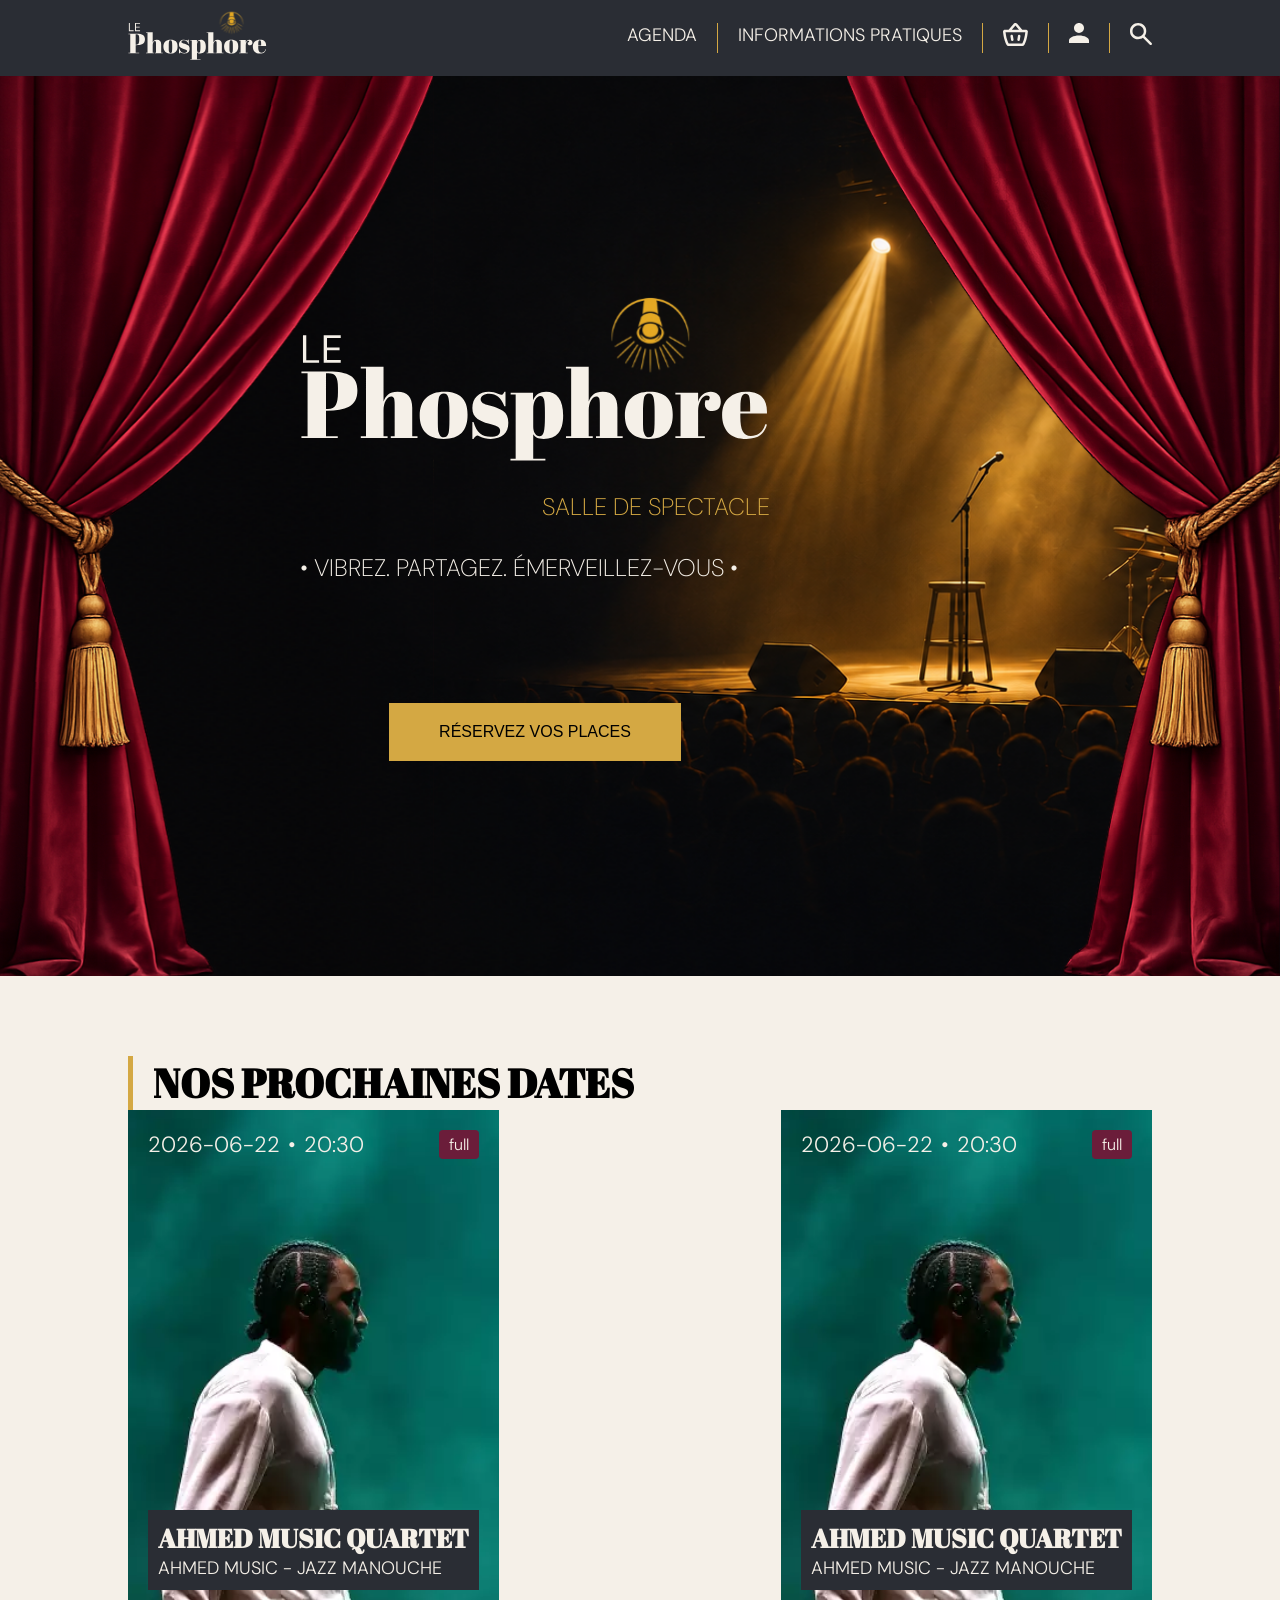
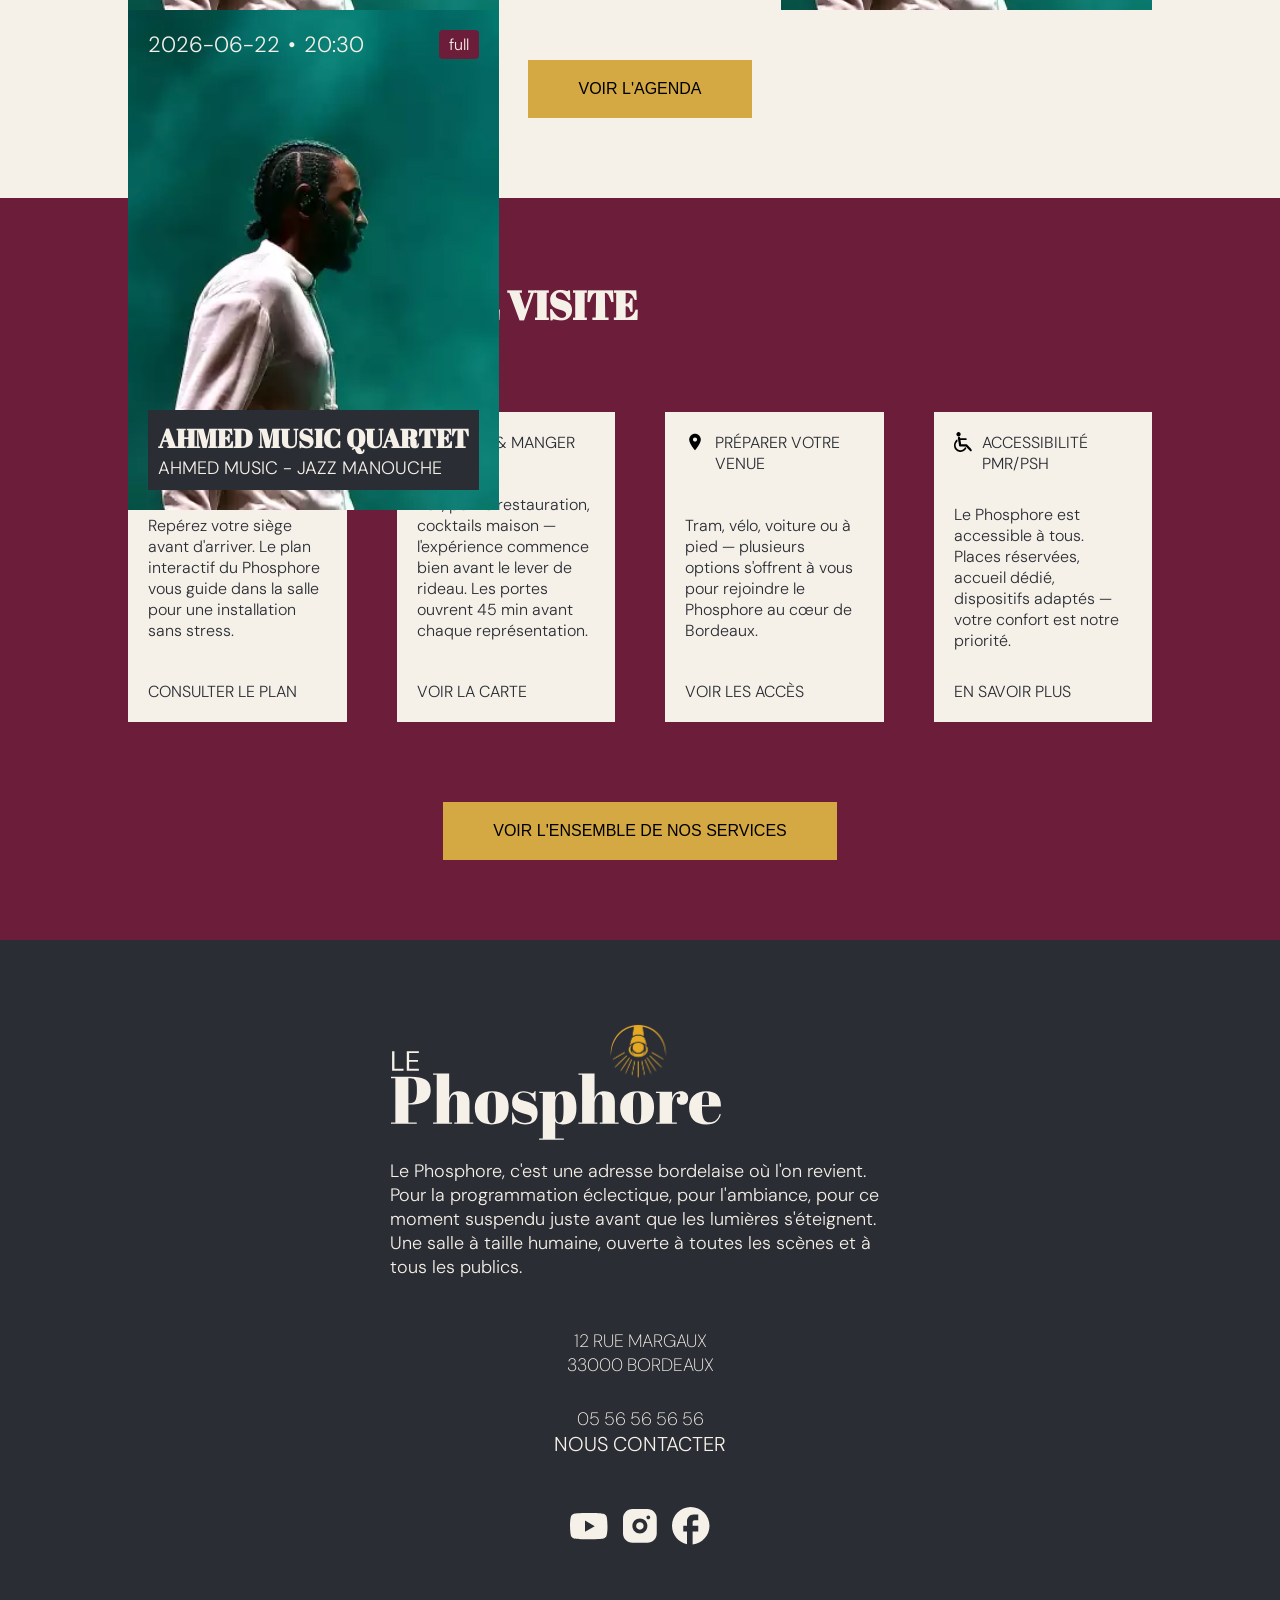
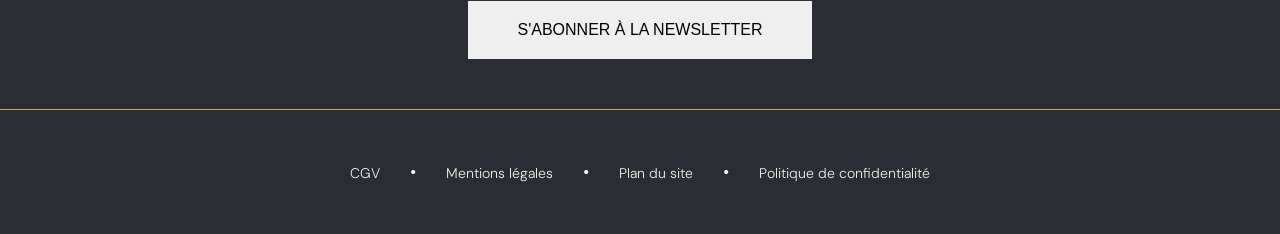
==== index.html @ 78249176 "feat: style incoming shows" ====
<!doctype html>
<html lang="en">
  <head>
    <meta charset="UTF-8" />
    <meta name="viewport" content="width=device-width, initial-scale=1.0" />
    <title>Accueil | Le Phosphore • Salle de spectacle</title>
  </head>
  <body>
    <!-- 
    =====================
    ======= HEADER ====== 
    =====================
  -->
    <div id="header"></div>
    <!-- HOMEPAGE WRAPPER (start) -->
    <div class="homepage-wrapper flex-col">
      <!-- Apply background image to .hompage-wrapper -->

      <!-- 
      ==================
      ====== HERO ====== 
      ==================
    -->
      <section class="hero flex-col">
        <div class="hero__curtains flex-row">
          <img src="assets/img/left-curtain.svg" alt="" /><img
            src="assets/img/right-curtain.svg"
            alt=""
          />
        </div>
        <div class="hero__title-btn-wrapper flex-col">
          <div class="hero__cta-center flex-col">
            <div class="hero__title-logo-wrapper">
              <div class="hero__title flex-col">
                <img
                  src="assets/img/icons/brand-full-logo.svg"
                  alt="Logo de la salle de spectacle Le Phosphore"
                />
                <h4 class="heri__subtitle">Salle de spectacle</h4>
                <p>• Vibrez. Partagez. Émerveillez-vous •</p>
              </div>
            </div>
            <a href="/assets/pages/agenda.html"></a
            ><button class="hero__btn-cta btn-cta btn-cta-primary">
              Réservez vos places
            </button>
          </div>
        </div>
      </section>

      <!-- HOMEPAGE WRAPPER (end) -->
    </div>
    <!-- 
      ==================
      ====== MAIN ====== 
      ==================
    -->
    <main>
      <!-- 
      ============================
      ====== UPCOMING SHOWS ====== 
      ============================
    -->
      <section class="upcoming-shows flex-col">
        <div class="upcoming-shows__content-container">
          <h2>Nos prochaines dates</h2>
          <!------------------------------->
          <!-- SHOW CARD WRAPPER (START) -->
          <!------------------------------->
          <div class="upcoming-shows__card-wrapper flex-row">
            <!-- CARD 1 -->
            <div class="upcoming-shows__card-item">
              <!-- Show's picture in the div -->
              <div class="upcoming-shows__card-picture">
                <!------------------------------------------->
                <!-- DIV FOR HOVER AND LINK TO THE PROJECT -->
                <!------------------------------------------->
                <a href="#" class="upcoming-shows__link"
                  ><div class="picture-hover">
                    <img
                      src="assets/img/icons/hover-more-icon.png"
                      alt="-"
                      class="more-icon"
                      loading="lazy"
                    /></div
                ></a>
                <!-- Text content container -->
                <div class="upcoming-shows__content-container flex-col">
                  <div class="upcoming-shows__card-top-info flex-row">
                    <div class="upcoming-shows__card-schedule flex-row">
                      <p class="upcoming-shows__date">2026-06-22</p>
                      <p>•</p>
                      <p class="upcoming-shows__hour">20:30</p>
                    </div>
                    <p class="upcoming-shows__label-remaining-slots">full</p>
                  </div>
                  <div class="upcoming-shows__card-artistShowInfo">
                    <h3 class="upcoming-shows__card-artistName">
                      Ahmed Music Quartet
                    </h3>
                    <p class="upcoming-shows__card-showName subtitle">
                      Ahmed Music - Jazz Manouche
                    </p>
                  </div>
                </div>
              </div>
            </div>
            <!-- CARD 1 -->
            <div class="upcoming-shows__card-item">
              <!-- Show's picture in the div -->
              <div class="upcoming-shows__card-picture">
                <!------------------------------------------->
                <!-- DIV FOR HOVER AND LINK TO THE PROJECT -->
                <!------------------------------------------->
                <a href="#" class="upcoming-shows__link"
                  ><div class="picture-hover">
                    <img
                      src="assets/img/icons/hover-more-icon.png"
                      alt="-"
                      class="more-icon"
                      loading="lazy"
                    /></div
                ></a>
                <!-- Text content container -->
                <div class="upcoming-shows__content-container flex-col">
                  <div class="upcoming-shows__card-top-info flex-row">
                    <div class="upcoming-shows__card-schedule flex-row">
                      <p class="upcoming-shows__date">2026-06-22</p>
                      <p>•</p>
                      <p class="upcoming-shows__hour">20:30</p>
                    </div>
                    <p class="upcoming-shows__label-remaining-slots">full</p>
                  </div>
                  <div class="upcoming-shows__card-artistShowInfo">
                    <h3 class="upcoming-shows__card-artistName">
                      Ahmed Music Quartet
                    </h3>
                    <p class="upcoming-shows__card-showName subtitle">
                      Ahmed Music - Jazz Manouche
                    </p>
                  </div>
                </div>
              </div>
            </div>
            <!-- CARD 1 -->
            <div class="upcoming-shows__card-item">
              <!-- Show's picture in the div -->
              <div class="upcoming-shows__card-picture">
                <!------------------------------------------->
                <!-- DIV FOR HOVER AND LINK TO THE PROJECT -->
                <!------------------------------------------->
                <a href="#" class="upcoming-shows__link"
                  ><div class="picture-hover">
                    <img
                      src="assets/img/icons/hover-more-icon.png"
                      alt="-"
                      class="more-icon"
                      loading="lazy"
                    /></div
                ></a>
                <!-- Text content container -->
                <div class="upcoming-shows__content-container flex-col">
                  <div class="upcoming-shows__card-top-info flex-row">
                    <div class="upcoming-shows__card-schedule flex-row">
                      <p class="upcoming-shows__date">2026-06-22</p>
                      <p>•</p>
                      <p class="upcoming-shows__hour">20:30</p>
                    </div>
                    <p class="upcoming-shows__label-remaining-slots">full</p>
                  </div>
                  <div class="upcoming-shows__card-artistShowInfo">
                    <h3 class="upcoming-shows__card-artistName">
                      Ahmed Music Quartet
                    </h3>
                    <p class="upcoming-shows__card-showName subtitle">
                      Ahmed Music - Jazz Manouche
                    </p>
                  </div>
                </div>
              </div>
            </div>
          </div>
          <!----------------------------->
          <!-- SHOW CARD WRAPPER (END) -->
          <!----------------------------->
        </div>

        <!-- CTA BUTTON -->
        <a href="/assets/pages/agenda.html" class="upcoming-shows__cta-link"
          ><button class="btn-cta btn-cta-primary">Voir l'agenda</button></a
        >
      </section>
      <!-- 
      =============================
      ====== PLAN YOUR VISIT ====== 
      =============================
    -->
      <section class="plan-your-visit flex-col">
        <h2>Préparez votre visite</h2>
        <div class="plan-your-visit__card-btn">
          <div class="plan-your-visit__card-wrapper flex-row">
            <!-- ==== CARD 1 ==== -->
            <div class="plan-your-visit__card-item flex-col">
              <div class="plan-your-visit__card-title flex-row">
                <img src="/assets/img/icons/seat-icon.svg" alt="" />
                <p>Trouver votre place</p>
              </div>
              <p>
                Repérez votre siège avant d'arriver. Le plan interactif du
                Phosphore vous guide dans la salle pour une installation sans
                stress.
              </p>
              <div>
                <a href="">Consulter le plan</a>
                <p></p>
              </div>
            </div>
            <!-- ==== CARD 2 ==== -->
            <div class="plan-your-visit__card-item flex-col">
              <div class="plan-your-visit__card-title flex-row">
                <img src="/assets/img/icons/dinner-icon.svg" alt="" />
                <p>Boire & manger</p>
              </div>
              <p>
                Bar, petite restauration, cocktails maison — l'expérience
                commence bien avant le lever de rideau. Les portes ouvrent 45
                min avant chaque représentation.
              </p>
              <div>
                <a href="">Voir la carte</a>
                <p></p>
              </div>
            </div>
            <!-- ==== CARD 3 ==== -->
            <div class="plan-your-visit__card-item flex-col">
              <div class="plan-your-visit__card-title flex-row">
                <img src="/assets/img/icons/location-icon.svg" alt="" />
                <p>Préparer votre venue</p>
              </div>
              <p>
                Tram, vélo, voiture ou à pied — plusieurs options s'offrent à
                vous pour rejoindre le Phosphore au cœur de Bordeaux.
              </p>
              <div>
                <a href="">Voir les accès</a>
                <p></p>
              </div>
            </div>
            <!-- ==== CARD 4 ==== -->
            <div class="plan-your-visit__card-item flex-col">
              <div class="plan-your-visit__card-title flex-row">
                <img src="/assets/img/icons/pmr-icon.svg" alt="" />
                <p>Accessibilité PMR/PSH</p>
              </div>
              <p>
                Le Phosphore est accessible à tous. Places réservées, accueil
                dédié, dispositifs adaptés — votre confort est notre priorité.
              </p>
              <div>
                <a href="">En savoir plus</a>
                <p></p>
              </div>
            </div>
          </div>
        </div>
        <button class="plan-your-visit__button btn-cta btn-cta-primary">
          Voir l'ensemble de nos services
        </button>
      </section>
    </main>

    <!-- 
      ==================
      ===== FOOTER ===== 
      ==================
    -->
    <div id="footer"></div>
    <script src="assets/js/header.js" type="module" defer></script>
    <script src="assets/js/footer.js" type="module" defer></script>
  </body>
</html>
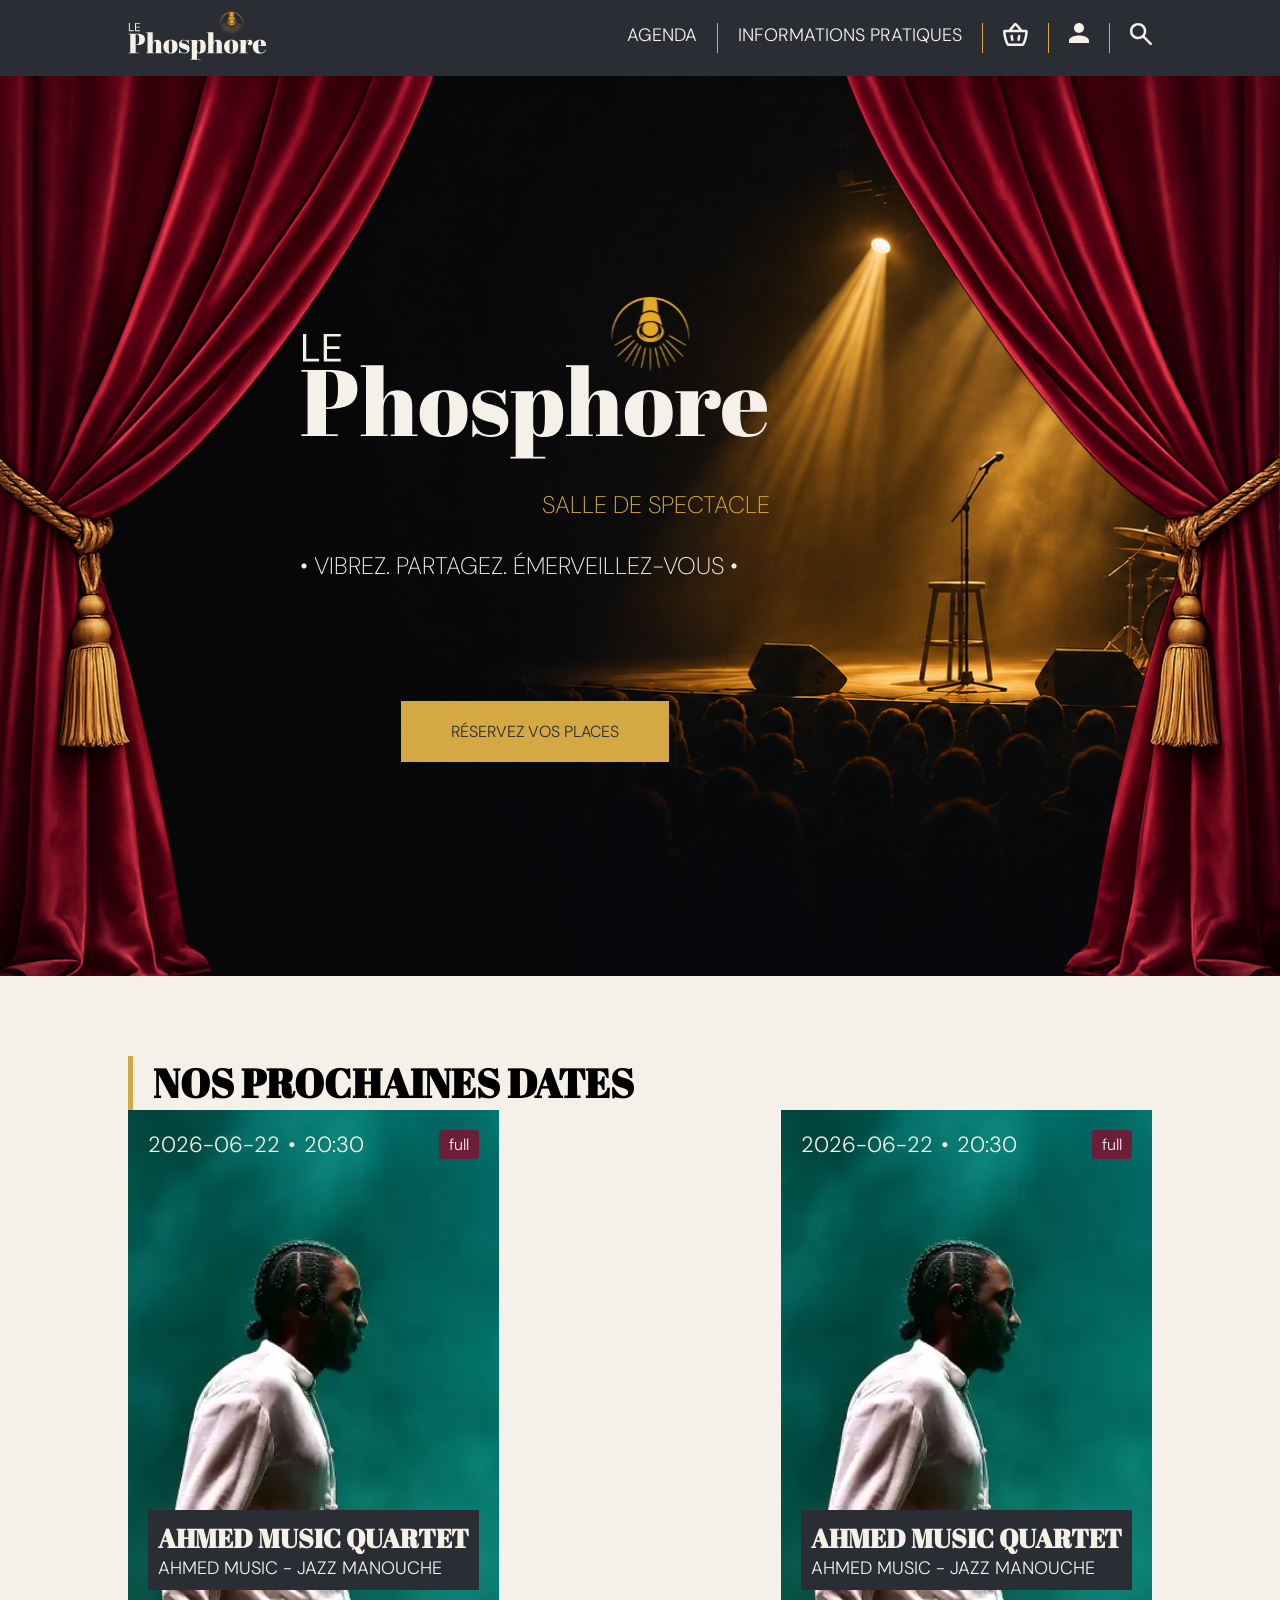
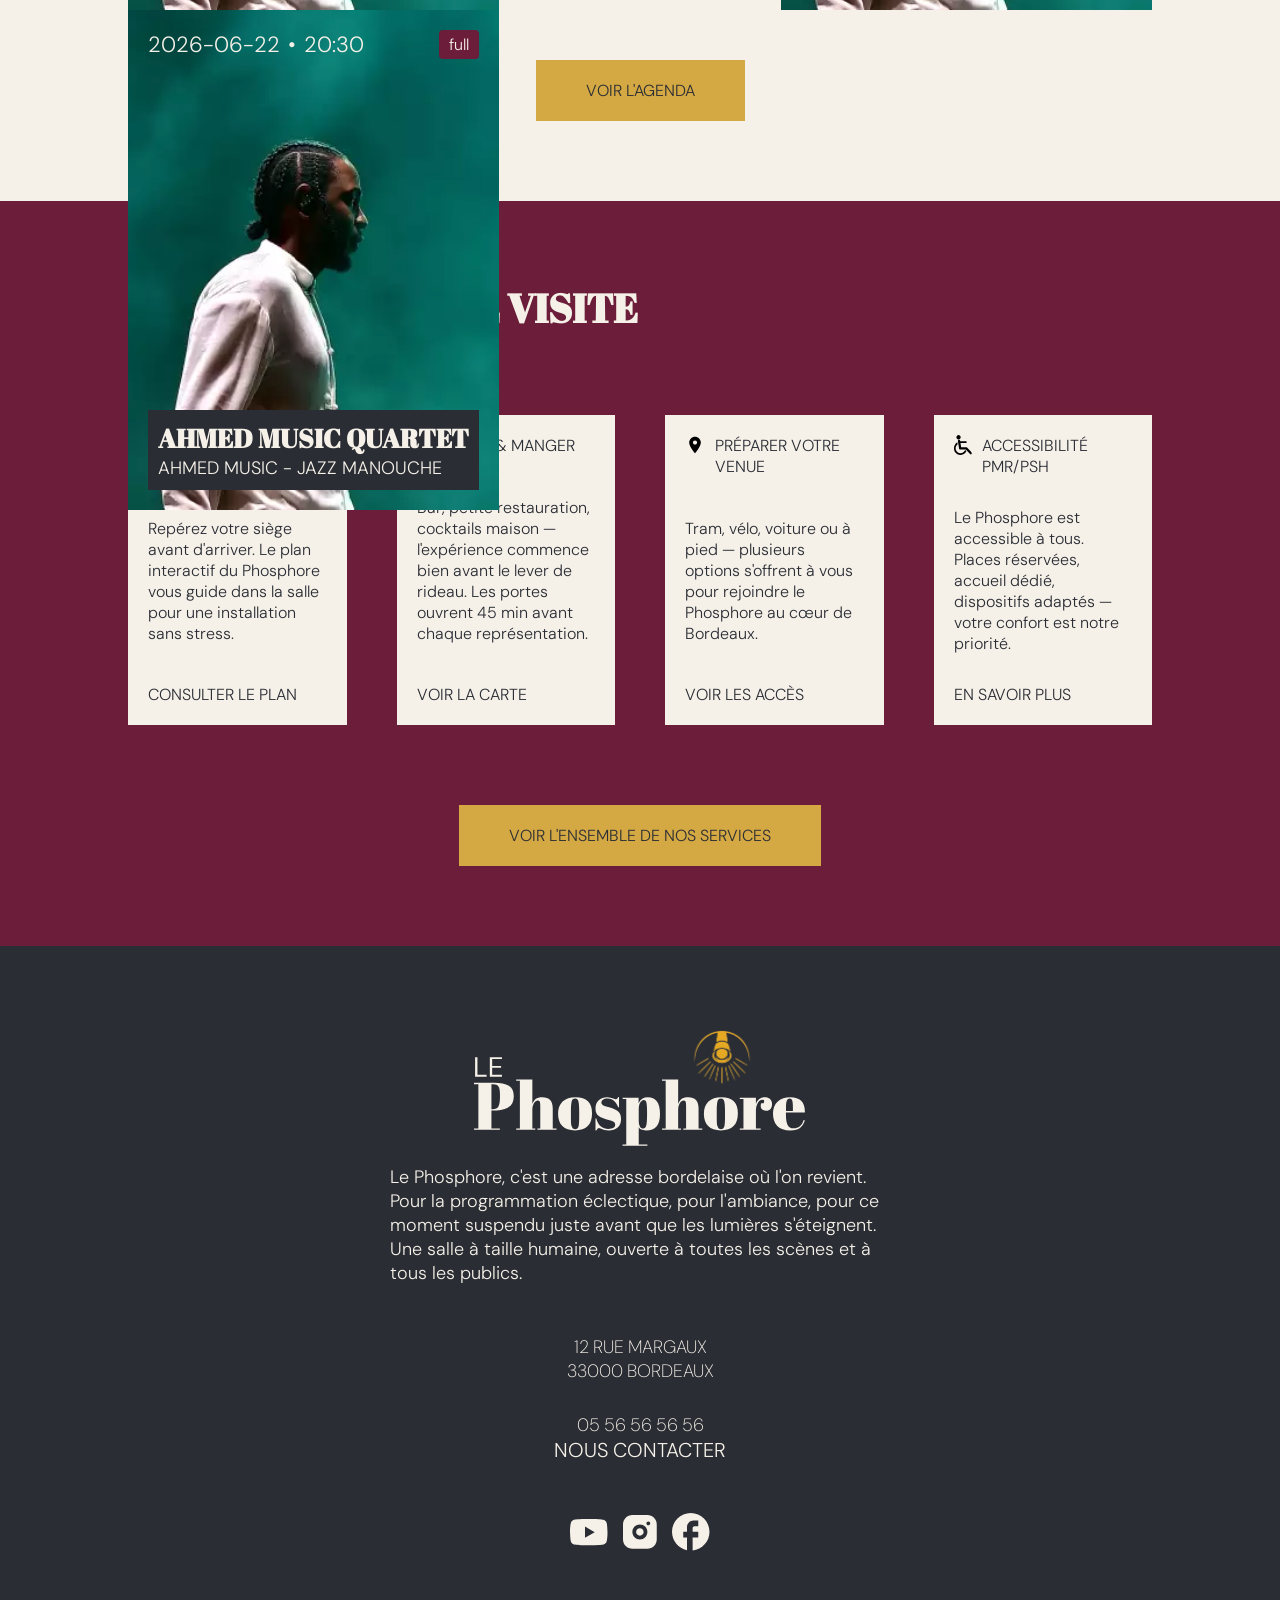
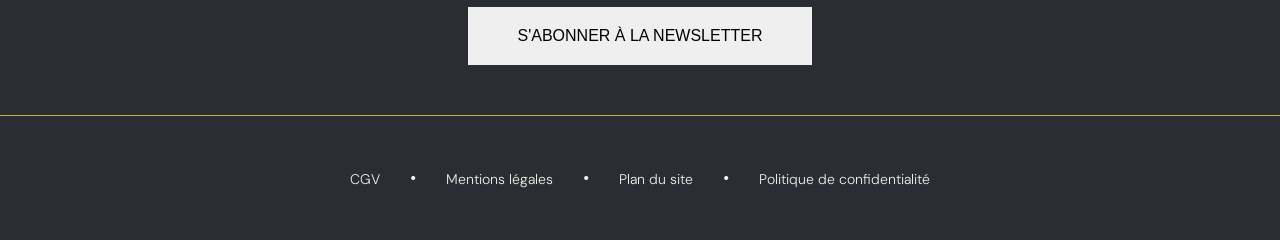
==== commit c6c20421: "feat(css, js): add css style link to index.html, rewrite agenda script for cards generation, add fav" ====
--- a/index.html
+++ b/index.html
@@ -1,9 +1,11 @@
 <!doctype html>
-<html lang="en">
+<html lang="fr">
   <head>
     <meta charset="UTF-8" />
     <meta name="viewport" content="width=device-width, initial-scale=1.0" />
+    <link rel="stylesheet" href="assets/css/main.min.css" />
     <title>Accueil | Le Phosphore • Salle de spectacle</title>
+    <link rel="icon" href="assets/img/icons/brand-logo.png" type="image/png" />
   </head>
   <body>
     <!-- 
@@ -41,9 +43,12 @@
               </div>
             </div>
             <a href="/assets/pages/agenda.html"></a
-            ><button class="hero__btn-cta btn-cta btn-cta-primary">
+            ><a
+              href="assets/pages/agenda.html"
+              class="hero__btn-cta btn-cta btn-cta-primary"
+            >
               Réservez vos places
-            </button>
+            </a>
           </div>
         </div>
       </section>
@@ -186,8 +191,11 @@
         </div>
 
         <!-- CTA BUTTON -->
-        <a href="/assets/pages/agenda.html" class="upcoming-shows__cta-link"
-          ><button class="btn-cta btn-cta-primary">Voir l'agenda</button></a
+
+        <a
+          href="/assets/pages/agenda.html"
+          class="btn-cta btn-cta-primary upcoming-shows__cta-link"
+          >Voir l'agenda</a
         >
       </section>
       <!-- 
@@ -263,9 +271,12 @@
             </div>
           </div>
         </div>
-        <button class="plan-your-visit__button btn-cta btn-cta-primary">
+        <a
+          href="assets/pages/useful-informations.html"
+          class="plan-your-visit__button btn-cta btn-cta-primary upcoming-shows__cta-link"
+        >
           Voir l'ensemble de nos services
-        </button>
+        </a>
       </section>
     </main>
 
--- a/assets/css/main.min.css
+++ b/assets/css/main.min.css
@@ -0,0 +1 @@
+.homepage-wrapper{height:100dvh;background-image:url("/assets/img/hero-background.png");background-repeat:no-repeat;background-size:cover;background-position:center;overflow:hidden}.hero{padding:0;flex:1;position:relative;align-items:center}.hero__curtains{height:100%;width:100%;justify-content:space-between;position:absolute}.hero__curtains img{height:100%;width:auto}.hero__title-btn-wrapper{position:relative;width:100%;height:100%;align-items:flex-start;justify-content:center;padding-left:300px}@media(max-width: 768px){.hero__title-btn-wrapper{padding:0}}.hero__title{gap:30px;width:470px}.hero__title h4{align-self:flex-end}.hero__title p{color:var(--color-light);text-transform:uppercase;font-size:2.4rem;font-weight:200}.hero__cta-center{align-items:center;gap:60px}.upcoming-shows{gap:50px}.upcoming-shows__card__link{display:block;height:100%;width:100%;position:absolute;top:0;left:0}.upcoming-shows__card-picture{background-image:url(/assets/img/shows/ahmed-music.jpg);background-repeat:no-repeat;background-size:cover;background-position:center;padding:20px;height:100%;position:relative}.upcoming-shows__card-item{color:var(--color-light)}.upcoming-shows__card-wrapper{height:500px;flex-wrap:wrap;justify-content:space-between}.upcoming-shows__card-item{height:100%}.upcoming-shows__card-top-info{width:100%;justify-content:space-between;align-items:center;font-size:2.2rem}.upcoming-shows__card-schedule{gap:8px}.upcoming-shows__card-artistShowInfo{padding:10px;background-color:var(--color-dark)}.upcoming-shows__content-container{height:100%;justify-content:space-between;align-items:flex-start}.upcoming-shows__cta-link{align-self:center}.plan-your-visit{background-color:var(--color-primary);color:var(--color-light);font-size:1.6rem;gap:80px}.plan-your-visit button{width:fit-content;align-self:center}.plan-your-visit__card-btn{gap:30px}.plan-your-visit__card{height:100%;transition:all .4s ease}@media(max-width: 768px){.plan-your-visit__card{height:250px;width:100%}}.plan-your-visit__card-title{gap:10px;text-transform:uppercase}.plan-your-visit__card-wrapper{gap:50px}.plan-your-visit__card-item{padding:20px 20px;color:var(--color-dark);background-color:var(--color-light);flex:1;justify-content:space-between;gap:30px}.plan-your-visit__card-item img{height:20px}.agenda-grid{padding:80px 128px}.show__label{position:absolute;right:10px;padding:20px}.show__label--full{border-radius:4px;padding:4px 10px;color:var(--color-light);font-size:1.6rem;font-weight:300;background-color:var(--color-primary)}.show__card{width:100%;padding:20px}.show__card>a{display:block;padding:0;text-transform:none}.show__card>a:hover{color:var(--color-primary);text-decoration:none}.show__picture{width:100%;height:500px;overflow:hidden;position:relative}.show__picture img{width:100%;height:100%;object-fit:cover}.show__artist{text-transform:uppercase}.show__full-progression-bar{width:100%;height:10px;background:var(--color-primary)}.show__current-progression-bar{height:100%;background:var(--color-accent)}@media(max-width: 768px){.shows-grid{padding-bottom:80px;overflow-x:hidden}}.shows-grid.container-fluid{padding-left:0;padding-right:0}.shows-grid .row{--bs-gutter-x: 60px}@media(max-width: 768px){.shows-grid .row{--bs-gutter-y: 60px}}.shows-grid .row+.row{margin-top:120px}@media(max-width: 768px){.shows-grid .row+.row{margin-top:0px}}.row{display:flex;flex-wrap:wrap}.col-md-4{width:100%}@media(min-width: 768px){.col-md-4{width:33.33%}}.px-0{padding-left:0 !important;padding-right:0 !important}.container-fluid{width:100%}.gx-5{--bs-gutter-x: 3rem}.useful-informations{gap:100px;flex-wrap:wrap;padding:0 128px}@media(max-width: 768px){.useful-informations{padding:80px 20px}}.useful-informations--accent-card{border:.5px solid var(--color-dark);padding:15px;background-color:var(--color-dark);color:var(--color-light)}.useful-informations--accent-card span{color:var(--color-accent)}.useful-informations{justify-content:space-between}.useful-informations .section-summary{font-size:1.6rem;font-style:italic;font-weight:300}.useful-informations section{padding:40px 0px}.useful-informations__card-wrapper{gap:30px;justify-content:center}.useful-informations__card-item{padding:15px;color:var(--color-dark);background-color:var(--color-light);width:300px;justify-content:flex-start;gap:20px;border:.5px solid var(--color-primary);font-size:1.6rem}.useful-informations-nav-menu{width:400px}.useful-informations__content-container{flex-basis:1000px}@media(max-width: 768px){.useful-informations__content-container{width:100%}}.useful-informations__content-container section{gap:30px}.useful-informations__content-container section:nth-child(even){border-top:1px solid var(--color-dark);border-bottom:1px solid var(--color-dark)}.useful-informations__content-container .subtitle{color:var(--color-accent)}.useful-informations__menu-links-wrapper{width:300px;margin-top:20px;gap:20px}.useful-informations__menu-links-wrapper a:hover{color:var(--color-primary);text-decoration:none}.useful-informations__menu-link-item{justify-content:space-between;border-bottom:1px solid var(--color-dark);padding:5px 5px}.useful-informations__card-wrapper{flex-wrap:wrap}.card-title{font-weight:300;font-size:2rem;color:var(--color-primary)}.contact section{padding:80px 128px}.contact__full-content-container{padding:80px 0;justify-content:center;gap:100px}.contact__subtitle>p{font-size:1.6rem;margin-top:5px;font-weight:300}.contact__subtitle{margin-top:25px}.contact__infos-container{gap:30px}.contact__infos,.contact__infos a{font-size:1.6rem;color:var(--color-light);font-weight:300}.contact__infos-general,.contact__infos a-general{background-color:var(--color-primary);gap:30px;padding:60px 30px}.contact__infos-label,.contact__infos a-label{text-transform:uppercase;font-weight:500}.contact__form{width:600px}.contact__form-pairs{justify-content:space-between;gap:40px}.contact__form-item{flex:1}.contact__form-consent-btn{gap:30px}.contact__form-consent-btn p{font-size:1.4rem}.contact__form,.contact__form form{gap:30px}.contact__form-title,.contact__form form-title{font-size:1.6rem;margin-top:5px;font-weight:300}.contact__form-consent,.contact__form form-consent{align-items:flex-start;gap:10px}.contact__form input,.contact__form form input{margin-top:0}input,textarea,select{background-color:rgba(0,0,0,0);border:1px solid var(--color-dark);padding:10px 10px;margin-top:5px}textarea{width:100%;height:245px}label{text-transform:uppercase}.header{flex-flow:row wrap;justify-content:space-between;align-items:center;padding:10px 128px}.header a{color:var(--color-light);font-weight:300}.header a:hover{color:var(--color-accent)}.header img{height:50px}@media(max-width: 768px){.header img{display:none}}.header__navbar-links-wrapper{justify-content:space-between;gap:20px}.header__navbar-link{width:fit-content}.header__navbar-link a.active{color:var(--color-accent) !important}.header__navbar-link:not(:first-child){border-left:.5px var(--color-accent) solid;padding-left:20px}@media(max-width: 768px){.header__navbar-link:not(:first-child){border-left:0;padding-left:0}}.footer{color:var(--color-light);align-items:center;gap:50px;font-weight:300;padding:80px 0 50px}@media(max-width: 768px){.footer{padding:80px 20px}}.footer hr{width:100%}.footer a{color:var(--color-light);font-size:1.4rem;text-transform:none}.footer a:hover{color:var(--color-accent)}.footer__brand-identity{width:500px;align-items:center;gap:15px}@media(max-width: 768px){.footer__brand-identity{width:100%}}.footer__brand-identity img{height:120px}@media(max-width: 768px){.footer__brand-identity img{height:80px}}.footer__brand-contact{text-transform:uppercase;font-weight:200;gap:30px;align-items:center;text-align:center}.footer__brand-contact-info{align-items:center;gap:15px}.footer__brand-contact-info a{text-transform:uppercase;font-size:2rem}.footer__brand-social-media{justify-content:space-between;align-items:center;gap:15px}.footer__legal-notices ul{justify-content:space-between;align-items:center;gap:30px}@media(max-width: 768px){.footer__legal-notices ul{flex-direction:column;gap:5px}}hr{border:none;height:.5px;background-color:var(--color-accent)}@font-face{font-family:"Abril";src:url("../fonts/Abril_Fatface/AbrilFatface-Regular.ttf")}@font-face{font-family:"DM Sans";src:url("../fonts/DM_Sans/DMSans-VariableFont_opsz,wght.ttf");font-weight:100 900}:root{--color-dark: #2a2d34;--color-accent: #d4a843;--color-light: #f5f0e8;--color-primary: #6b1d3a;--color-success: #207008}*{padding:0;margin:0;box-sizing:border-box}html{font-family:"DM Sans";font-size:62.5%;font-weight:300}body{font-size:1.8rem;background-color:var(--color-light)}@media(max-width: 768px){body{font-size:1.6rem}}h1,h2,h3{font-family:"Abril"}h1{font-size:6.4rem}.mainTitle__header{background-color:var(--color-primary);color:var(--color-light)}h2{font-size:4rem;text-transform:uppercase;border-left:5px var(--color-accent) solid;padding-left:20px}h3{text-transform:uppercase;font-size:2.6rem}h4{text-transform:uppercase;color:var(--color-accent);font-size:2.4rem;font-weight:200}li{list-style-type:none}section{padding:80px 128px}@media(max-width: 768px){section{padding:80px 20px}}a{text-decoration:none;color:var(--color-dark);text-transform:uppercase;font-weight:300;transition:all .5s ease}a:hover{text-decoration:underline;text-underline-offset:8px}header,footer{background-color:var(--color-dark);display:flex}.flex-row{display:flex;flex-direction:row}.flex-col{display:flex;flex-direction:column}.btn-cta{padding:20px 50px;font-size:1.6rem;text-transform:uppercase;border:none;font-weight:300;transition:all .5s ease}.btn-cta-primary{background-color:var(--color-accent)}.btn-cta:hover{background-color:var(--color-primary);color:var(--color-light);cursor:pointer}.btn-cta-secondary{background-color:var(--color-primary);color:var(--color-light)}.upcoming-shows__label-remaining-slots{border-radius:4px;padding:4px 10px;color:var(--color-light);font-size:1.6rem;font-weight:300;background-color:var(--color-primary)}.picture-hover{height:100%;width:100%;background-color:rgba(0,0,0,.403);position:absolute;top:0;left:0;display:flex;justify-content:center;align-items:center;opacity:0;transition:opacity .5s ease}.picture-hover .more-icon{height:50px;width:50px}.subtitle{text-transform:uppercase;font-weight:300;font-family:2rem}.mb-5{margin-bottom:48px}.mb-2{margin-bottom:8px}.fw-bold{font-weight:700}
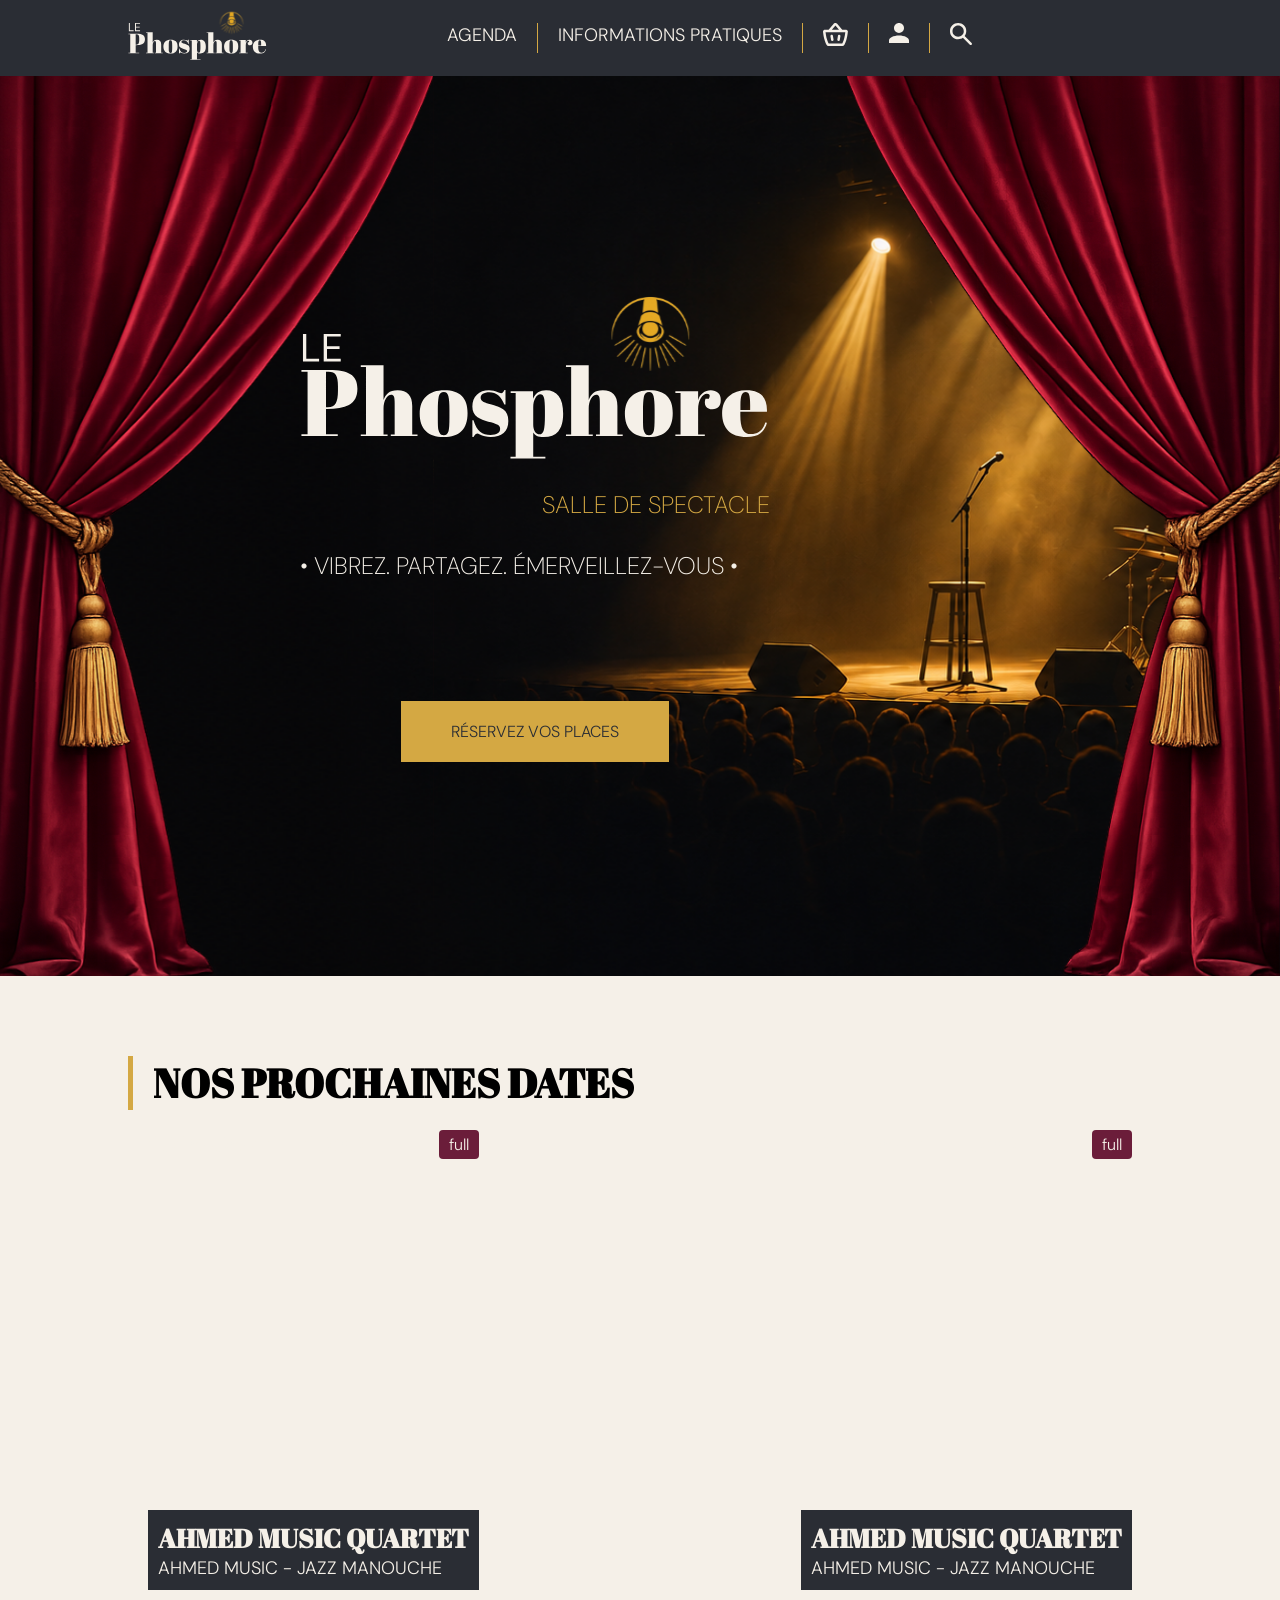
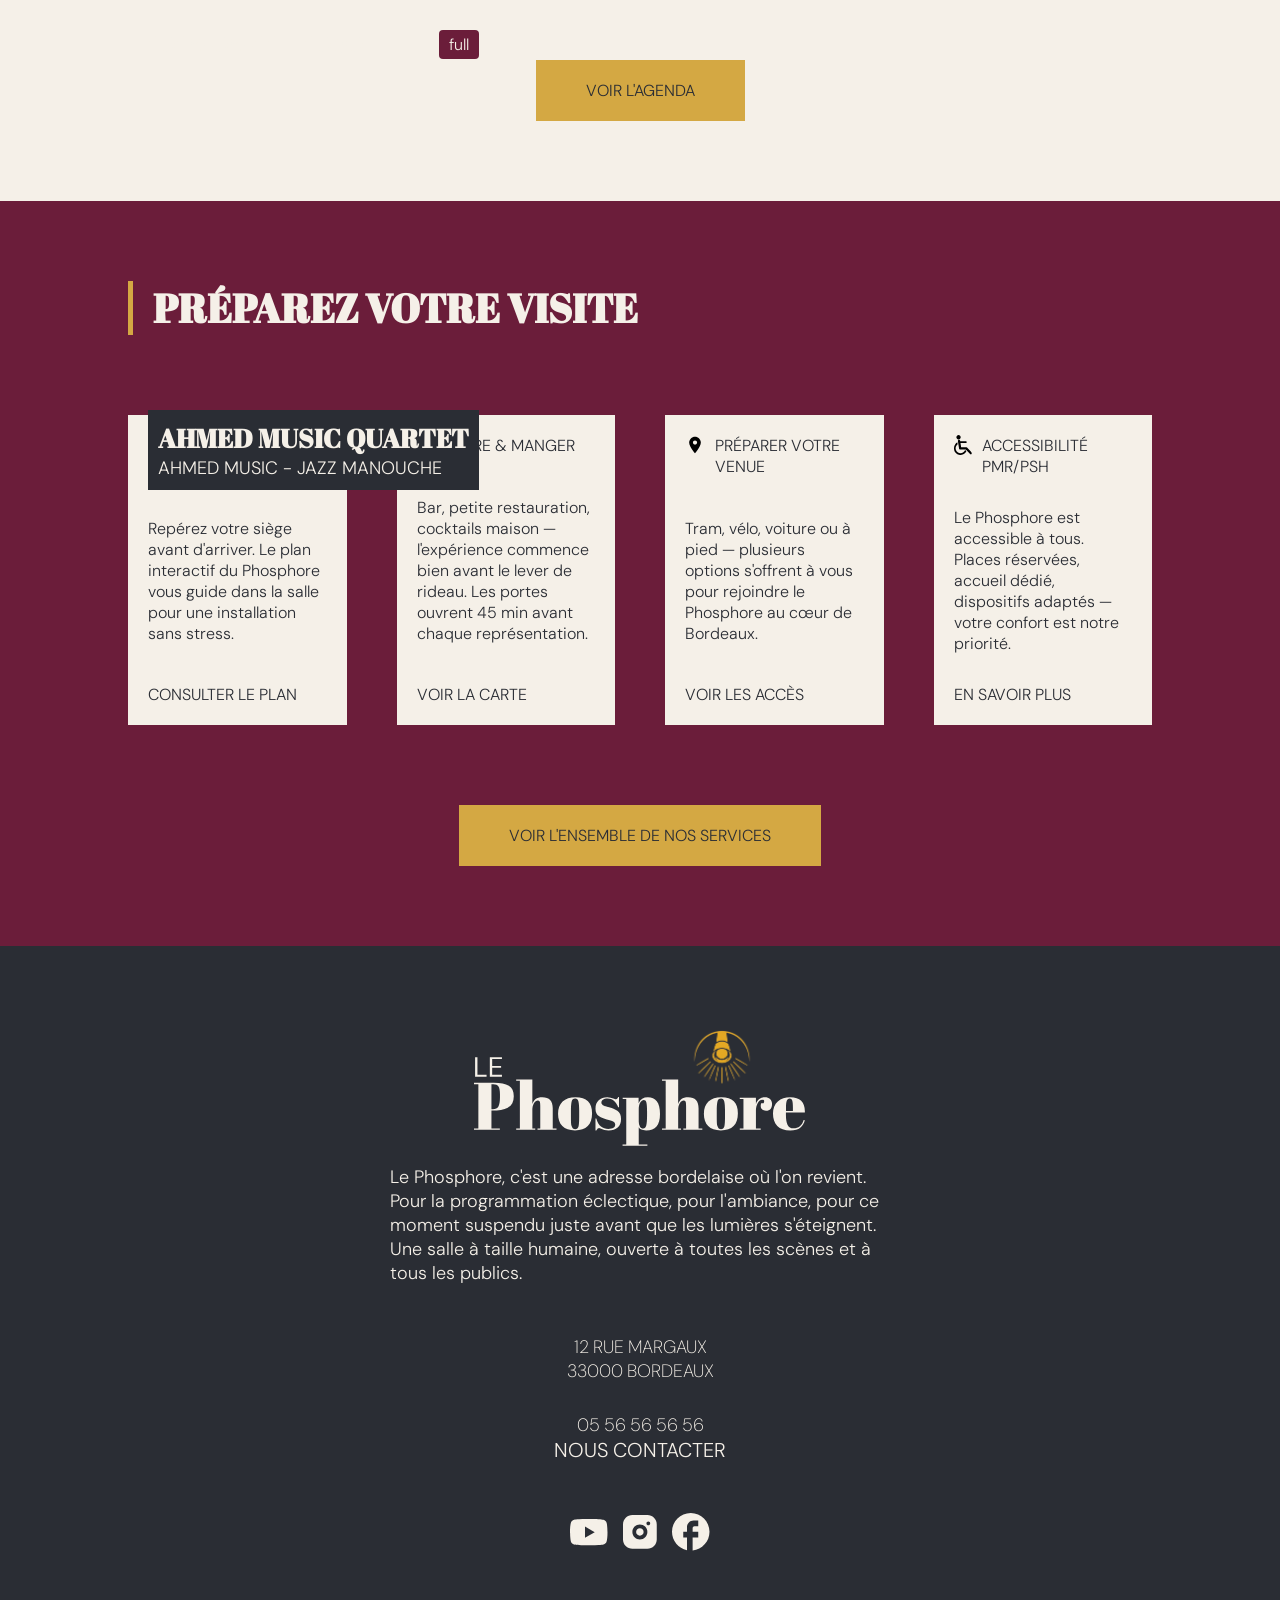
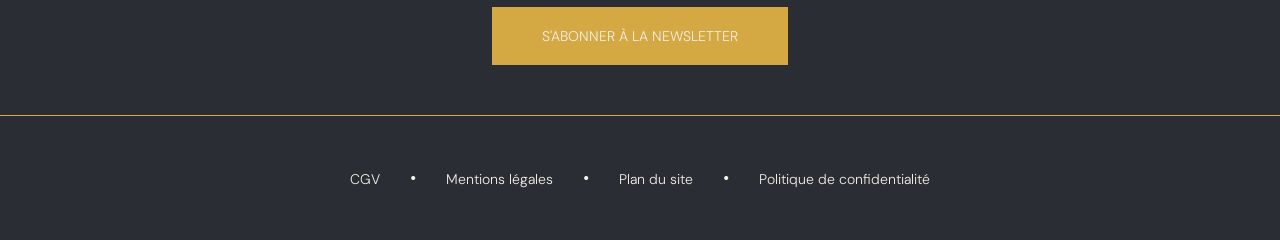
==== commit cebb750c: "chore: replace jpg images by webp images, complete README.md" ====
--- a/index.html
+++ b/index.html
@@ -110,7 +110,7 @@
                 </div>
               </div>
             </div>
-            <!-- CARD 1 -->
+            <!-- CARD 2 -->
             <div class="upcoming-shows__card-item">
               <!-- Show's picture in the div -->
               <div class="upcoming-shows__card-picture">
@@ -147,7 +147,7 @@
                 </div>
               </div>
             </div>
-            <!-- CARD 1 -->
+            <!-- CARD 3 -->
             <div class="upcoming-shows__card-item">
               <!-- Show's picture in the div -->
               <div class="upcoming-shows__card-picture">
--- a/assets/css/main.min.css
+++ b/assets/css/main.min.css
@@ -1 +1 @@
-.homepage-wrapper{height:100dvh;background-image:url("/assets/img/hero-background.png");background-repeat:no-repeat;background-size:cover;background-position:center;overflow:hidden}.hero{padding:0;flex:1;position:relative;align-items:center}.hero__curtains{height:100%;width:100%;justify-content:space-between;position:absolute}.hero__curtains img{height:100%;width:auto}.hero__title-btn-wrapper{position:relative;width:100%;height:100%;align-items:flex-start;justify-content:center;padding-left:300px}@media(max-width: 768px){.hero__title-btn-wrapper{padding:0}}.hero__title{gap:30px;width:470px}.hero__title h4{align-self:flex-end}.hero__title p{color:var(--color-light);text-transform:uppercase;font-size:2.4rem;font-weight:200}.hero__cta-center{align-items:center;gap:60px}.upcoming-shows{gap:50px}.upcoming-shows__card__link{display:block;height:100%;width:100%;position:absolute;top:0;left:0}.upcoming-shows__card-picture{background-image:url(/assets/img/shows/ahmed-music.jpg);background-repeat:no-repeat;background-size:cover;background-position:center;padding:20px;height:100%;position:relative}.upcoming-shows__card-item{color:var(--color-light)}.upcoming-shows__card-wrapper{height:500px;flex-wrap:wrap;justify-content:space-between}.upcoming-shows__card-item{height:100%}.upcoming-shows__card-top-info{width:100%;justify-content:space-between;align-items:center;font-size:2.2rem}.upcoming-shows__card-schedule{gap:8px}.upcoming-shows__card-artistShowInfo{padding:10px;background-color:var(--color-dark)}.upcoming-shows__content-container{height:100%;justify-content:space-between;align-items:flex-start}.upcoming-shows__cta-link{align-self:center}.plan-your-visit{background-color:var(--color-primary);color:var(--color-light);font-size:1.6rem;gap:80px}.plan-your-visit button{width:fit-content;align-self:center}.plan-your-visit__card-btn{gap:30px}.plan-your-visit__card{height:100%;transition:all .4s ease}@media(max-width: 768px){.plan-your-visit__card{height:250px;width:100%}}.plan-your-visit__card-title{gap:10px;text-transform:uppercase}.plan-your-visit__card-wrapper{gap:50px}.plan-your-visit__card-item{padding:20px 20px;color:var(--color-dark);background-color:var(--color-light);flex:1;justify-content:space-between;gap:30px}.plan-your-visit__card-item img{height:20px}.agenda-grid{padding:80px 128px}.show__label{position:absolute;right:10px;padding:20px}.show__label--full{border-radius:4px;padding:4px 10px;color:var(--color-light);font-size:1.6rem;font-weight:300;background-color:var(--color-primary)}.show__card{width:100%;padding:20px}.show__card>a{display:block;padding:0;text-transform:none}.show__card>a:hover{color:var(--color-primary);text-decoration:none}.show__picture{width:100%;height:500px;overflow:hidden;position:relative}.show__picture img{width:100%;height:100%;object-fit:cover}.show__artist{text-transform:uppercase}.show__full-progression-bar{width:100%;height:10px;background:var(--color-primary)}.show__current-progression-bar{height:100%;background:var(--color-accent)}@media(max-width: 768px){.shows-grid{padding-bottom:80px;overflow-x:hidden}}.shows-grid.container-fluid{padding-left:0;padding-right:0}.shows-grid .row{--bs-gutter-x: 60px}@media(max-width: 768px){.shows-grid .row{--bs-gutter-y: 60px}}.shows-grid .row+.row{margin-top:120px}@media(max-width: 768px){.shows-grid .row+.row{margin-top:0px}}.row{display:flex;flex-wrap:wrap}.col-md-4{width:100%}@media(min-width: 768px){.col-md-4{width:33.33%}}.px-0{padding-left:0 !important;padding-right:0 !important}.container-fluid{width:100%}.gx-5{--bs-gutter-x: 3rem}.useful-informations{gap:100px;flex-wrap:wrap;padding:0 128px}@media(max-width: 768px){.useful-informations{padding:80px 20px}}.useful-informations--accent-card{border:.5px solid var(--color-dark);padding:15px;background-color:var(--color-dark);color:var(--color-light)}.useful-informations--accent-card span{color:var(--color-accent)}.useful-informations{justify-content:space-between}.useful-informations .section-summary{font-size:1.6rem;font-style:italic;font-weight:300}.useful-informations section{padding:40px 0px}.useful-informations__card-wrapper{gap:30px;justify-content:center}.useful-informations__card-item{padding:15px;color:var(--color-dark);background-color:var(--color-light);width:300px;justify-content:flex-start;gap:20px;border:.5px solid var(--color-primary);font-size:1.6rem}.useful-informations-nav-menu{width:400px}.useful-informations__content-container{flex-basis:1000px}@media(max-width: 768px){.useful-informations__content-container{width:100%}}.useful-informations__content-container section{gap:30px}.useful-informations__content-container section:nth-child(even){border-top:1px solid var(--color-dark);border-bottom:1px solid var(--color-dark)}.useful-informations__content-container .subtitle{color:var(--color-accent)}.useful-informations__menu-links-wrapper{width:300px;margin-top:20px;gap:20px}.useful-informations__menu-links-wrapper a:hover{color:var(--color-primary);text-decoration:none}.useful-informations__menu-link-item{justify-content:space-between;border-bottom:1px solid var(--color-dark);padding:5px 5px}.useful-informations__card-wrapper{flex-wrap:wrap}.card-title{font-weight:300;font-size:2rem;color:var(--color-primary)}.contact section{padding:80px 128px}.contact__full-content-container{padding:80px 0;justify-content:center;gap:100px}.contact__subtitle>p{font-size:1.6rem;margin-top:5px;font-weight:300}.contact__subtitle{margin-top:25px}.contact__infos-container{gap:30px}.contact__infos,.contact__infos a{font-size:1.6rem;color:var(--color-light);font-weight:300}.contact__infos-general,.contact__infos a-general{background-color:var(--color-primary);gap:30px;padding:60px 30px}.contact__infos-label,.contact__infos a-label{text-transform:uppercase;font-weight:500}.contact__form{width:600px}.contact__form-pairs{justify-content:space-between;gap:40px}.contact__form-item{flex:1}.contact__form-consent-btn{gap:30px}.contact__form-consent-btn p{font-size:1.4rem}.contact__form,.contact__form form{gap:30px}.contact__form-title,.contact__form form-title{font-size:1.6rem;margin-top:5px;font-weight:300}.contact__form-consent,.contact__form form-consent{align-items:flex-start;gap:10px}.contact__form input,.contact__form form input{margin-top:0}input,textarea,select{background-color:rgba(0,0,0,0);border:1px solid var(--color-dark);padding:10px 10px;margin-top:5px}textarea{width:100%;height:245px}label{text-transform:uppercase}.header{flex-flow:row wrap;justify-content:space-between;align-items:center;padding:10px 128px}.header a{color:var(--color-light);font-weight:300}.header a:hover{color:var(--color-accent)}.header img{height:50px}@media(max-width: 768px){.header img{display:none}}.header__navbar-links-wrapper{justify-content:space-between;gap:20px}.header__navbar-link{width:fit-content}.header__navbar-link a.active{color:var(--color-accent) !important}.header__navbar-link:not(:first-child){border-left:.5px var(--color-accent) solid;padding-left:20px}@media(max-width: 768px){.header__navbar-link:not(:first-child){border-left:0;padding-left:0}}.footer{color:var(--color-light);align-items:center;gap:50px;font-weight:300;padding:80px 0 50px}@media(max-width: 768px){.footer{padding:80px 20px}}.footer hr{width:100%}.footer a{color:var(--color-light);font-size:1.4rem;text-transform:none}.footer a:hover{color:var(--color-accent)}.footer__brand-identity{width:500px;align-items:center;gap:15px}@media(max-width: 768px){.footer__brand-identity{width:100%}}.footer__brand-identity img{height:120px}@media(max-width: 768px){.footer__brand-identity img{height:80px}}.footer__brand-contact{text-transform:uppercase;font-weight:200;gap:30px;align-items:center;text-align:center}.footer__brand-contact-info{align-items:center;gap:15px}.footer__brand-contact-info a{text-transform:uppercase;font-size:2rem}.footer__brand-social-media{justify-content:space-between;align-items:center;gap:15px}.footer__legal-notices ul{justify-content:space-between;align-items:center;gap:30px}@media(max-width: 768px){.footer__legal-notices ul{flex-direction:column;gap:5px}}hr{border:none;height:.5px;background-color:var(--color-accent)}@font-face{font-family:"Abril";src:url("../fonts/Abril_Fatface/AbrilFatface-Regular.ttf")}@font-face{font-family:"DM Sans";src:url("../fonts/DM_Sans/DMSans-VariableFont_opsz,wght.ttf");font-weight:100 900}:root{--color-dark: #2a2d34;--color-accent: #d4a843;--color-light: #f5f0e8;--color-primary: #6b1d3a;--color-success: #207008}*{padding:0;margin:0;box-sizing:border-box}html{font-family:"DM Sans";font-size:62.5%;font-weight:300}body{font-size:1.8rem;background-color:var(--color-light)}@media(max-width: 768px){body{font-size:1.6rem}}h1,h2,h3{font-family:"Abril"}h1{font-size:6.4rem}.mainTitle__header{background-color:var(--color-primary);color:var(--color-light)}h2{font-size:4rem;text-transform:uppercase;border-left:5px var(--color-accent) solid;padding-left:20px}h3{text-transform:uppercase;font-size:2.6rem}h4{text-transform:uppercase;color:var(--color-accent);font-size:2.4rem;font-weight:200}li{list-style-type:none}section{padding:80px 128px}@media(max-width: 768px){section{padding:80px 20px}}a{text-decoration:none;color:var(--color-dark);text-transform:uppercase;font-weight:300;transition:all .5s ease}a:hover{text-decoration:underline;text-underline-offset:8px}header,footer{background-color:var(--color-dark);display:flex}.flex-row{display:flex;flex-direction:row}.flex-col{display:flex;flex-direction:column}.btn-cta{padding:20px 50px;font-size:1.6rem;text-transform:uppercase;border:none;font-weight:300;transition:all .5s ease}.btn-cta-primary{background-color:var(--color-accent)}.btn-cta:hover{background-color:var(--color-primary);color:var(--color-light);cursor:pointer}.btn-cta-secondary{background-color:var(--color-primary);color:var(--color-light)}.upcoming-shows__label-remaining-slots{border-radius:4px;padding:4px 10px;color:var(--color-light);font-size:1.6rem;font-weight:300;background-color:var(--color-primary)}.picture-hover{height:100%;width:100%;background-color:rgba(0,0,0,.403);position:absolute;top:0;left:0;display:flex;justify-content:center;align-items:center;opacity:0;transition:opacity .5s ease}.picture-hover .more-icon{height:50px;width:50px}.subtitle{text-transform:uppercase;font-weight:300;font-family:2rem}.mb-5{margin-bottom:48px}.mb-2{margin-bottom:8px}.fw-bold{font-weight:700}+.homepage-wrapper{height:100dvh;background-image:url("/assets/img/hero-background.png");background-repeat:no-repeat;background-size:cover;background-position:center;overflow:hidden}.hero{padding:0;flex:1;position:relative;align-items:center}.hero__curtains{height:100%;width:100%;justify-content:space-between;position:absolute}.hero__curtains img{height:100%;width:auto}.hero__title-btn-wrapper{position:relative;width:100%;height:100%;align-items:flex-start;justify-content:center;padding-left:300px}@media(max-width: 768px){.hero__title-btn-wrapper{padding:0}}.hero__title{gap:30px;width:470px}.hero__title h4{align-self:flex-end}.hero__title p{color:var(--color-light);text-transform:uppercase;font-size:2.4rem;font-weight:200}.hero__cta-center{align-items:center;gap:60px}.upcoming-shows{gap:50px}.upcoming-shows__card__link{display:block;height:100%;width:100%;position:absolute;top:0;left:0}.upcoming-shows__card-picture{background-image:url(/assets/img/shows/ahmed-music.jpg);background-repeat:no-repeat;background-size:cover;background-position:center;padding:20px;height:100%;position:relative}.upcoming-shows__card-item{color:var(--color-light)}.upcoming-shows__card-wrapper{height:500px;flex-wrap:wrap;justify-content:space-between}.upcoming-shows__card-item{height:100%}.upcoming-shows__card-top-info{width:100%;justify-content:space-between;align-items:center;font-size:2.2rem}.upcoming-shows__card-schedule{gap:8px}.upcoming-shows__card-artistShowInfo{padding:10px;background-color:var(--color-dark)}.upcoming-shows__content-container{height:100%;justify-content:space-between;align-items:flex-start}.upcoming-shows__cta-link{align-self:center}.plan-your-visit{background-color:var(--color-primary);color:var(--color-light);font-size:1.6rem;gap:80px}.plan-your-visit button{width:fit-content;align-self:center}.plan-your-visit__card-btn{gap:30px}.plan-your-visit__card{height:100%;transition:all .4s ease}@media(max-width: 768px){.plan-your-visit__card{height:250px;width:100%}}.plan-your-visit__card-title{gap:10px;text-transform:uppercase}.plan-your-visit__card-wrapper{gap:50px}.plan-your-visit__card-item{padding:20px 20px;color:var(--color-dark);background-color:var(--color-light);flex:1;justify-content:space-between;gap:30px}.plan-your-visit__card-item img{height:20px}.show__label{position:absolute;right:10px;padding:20px}.show__label--full{border-radius:4px;padding:4px 10px;color:var(--color-light);font-size:1.6rem;font-weight:300;background-color:var(--color-primary)}.show__card{width:100%;padding:20px}.show__card>a{display:block;padding:0;text-transform:none}.show__card>a:hover{color:var(--color-primary);text-decoration:none}.show__picture{width:100%;height:500px;overflow:hidden;position:relative}.show__picture img{width:100%;height:100%;object-fit:cover}.show__artist{text-transform:uppercase}.show__full-progression-bar{width:100%;height:10px;background:var(--color-primary)}.show__current-progression-bar{height:100%;background:var(--color-accent)}@media(max-width: 768px){.shows-grid{padding-bottom:80px;overflow-x:hidden}}.shows-grid.container-fluid{padding-left:0;padding-right:0}.shows-grid .row{--bs-gutter-x: 60px}@media(max-width: 768px){.shows-grid .row{--bs-gutter-y: 60px}}.shows-grid .row+.row{margin-top:120px}@media(max-width: 768px){.shows-grid .row+.row{margin-top:0px}}.useful-informations{gap:100px;flex-wrap:wrap;padding:0 128px}@media(max-width: 768px){.useful-informations{padding:80px 20px}}.useful-informations--accent-card{border:.5px solid var(--color-dark);padding:15px;background-color:var(--color-dark);color:var(--color-light)}.useful-informations--accent-card span{color:var(--color-accent)}.useful-informations{justify-content:space-between}.useful-informations .section-summary{font-size:1.6rem;font-style:italic;font-weight:300}.useful-informations section{padding:40px 0px}.useful-informations__card-wrapper{gap:30px;justify-content:center}.useful-informations__card-item{padding:15px;color:var(--color-dark);background-color:var(--color-light);width:300px;justify-content:flex-start;gap:20px;border:.5px solid var(--color-primary);font-size:1.6rem}.useful-informations-nav-menu{width:400px}.useful-informations__content-container{flex-basis:1000px}@media(max-width: 768px){.useful-informations__content-container{width:100%}}.useful-informations__content-container section{gap:30px}.useful-informations__content-container section:nth-child(even){border-top:1px solid var(--color-dark);border-bottom:1px solid var(--color-dark)}.useful-informations__content-container .subtitle{color:var(--color-accent)}.useful-informations__menu-links-wrapper{width:300px;margin-top:20px;gap:20px}.useful-informations__menu-links-wrapper a:hover{color:var(--color-primary);text-decoration:none}.useful-informations__menu-link-item{justify-content:space-between;border-bottom:1px solid var(--color-dark);padding:5px 5px}.useful-informations__card-wrapper{flex-wrap:wrap}.card-title{font-weight:300;font-size:2rem;color:var(--color-primary)}.contact section{padding:80px 128px}.contact__full-content-container{padding:80px 0;justify-content:center;gap:100px}.contact__subtitle>p{font-size:1.6rem;margin-top:5px;font-weight:300}.contact__subtitle{margin-top:25px}.contact__infos-container{gap:30px}.contact__infos,.contact__infos a{font-size:1.6rem;color:var(--color-light);font-weight:300}.contact__infos-general,.contact__infos a-general{background-color:var(--color-primary);gap:30px;padding:60px 30px}.contact__infos-label,.contact__infos a-label{text-transform:uppercase;font-weight:500}.contact__form{width:600px}.contact__form-pairs{justify-content:space-between;gap:40px}.contact__form-item{flex:1}.contact__form-consent-btn{gap:30px}.contact__form-consent-btn p{font-size:1.4rem}.contact__form,.contact__form form{gap:30px}.contact__form-title,.contact__form form-title{font-size:1.6rem;margin-top:5px;font-weight:300}.contact__form-consent,.contact__form form-consent{align-items:flex-start;gap:10px}.contact__form input,.contact__form form input{margin-top:0}input,textarea,select{background-color:rgba(0,0,0,0);border:1px solid var(--color-dark);padding:10px 10px;margin-top:5px}textarea{width:100%;height:245px}label{text-transform:uppercase}.header{flex-flow:row nowrap;justify-content:space-between;align-items:center;padding:10px 128px}@media(max-width: 768px){.header{padding:10px 20px;position:relative}}@media(max-width: 768px){.header{width:100%}}.header a{color:var(--color-light);font-weight:300}.header a:hover{color:var(--color-accent)}.header__brand-logo{height:50px}@media(max-width: 768px){.header__brand-logo{display:none}}@media(max-width: 768px){.header nav{position:absolute;height:400px;width:100%;top:0;right:0px;background-color:var(--color-dark)}}.header__navbar-links-wrapper{flex-wrap:wrap;justify-content:space-between;gap:20px}@media(max-width: 768px){.header__navbar-links-wrapper{text-align:center;flex-direction:column;justify-content:center;align-items:center}}.header__navbar-link{width:fit-content}.header__navbar-link a.active{color:var(--color-accent) !important}.header__navbar-link:not(:first-child){border-left:.5px var(--color-accent) solid;padding-left:20px}@media(max-width: 768px){.header__navbar-link:not(:first-child){border-left:0;padding-left:0}}.header__burger-menu{display:none}@media(max-width: 768px){.header__burger-menu{height:50px;display:block}}.footer{color:var(--color-light);align-items:center;gap:50px;font-weight:300;padding:80px 0 50px}@media(max-width: 768px){.footer{padding:80px 20px}}.footer hr{width:100%}.footer a{color:var(--color-light);font-size:1.4rem}.footer a:hover{color:var(--color-accent)}.footer__brand-identity{width:500px;align-items:center;gap:15px}@media(max-width: 768px){.footer__brand-identity{width:100%}}.footer__brand-identity img{height:120px}@media(max-width: 768px){.footer__brand-identity img{height:80px}}.footer__brand-contact{text-transform:uppercase;font-weight:200;gap:30px;align-items:center;text-align:center}.footer__brand-contact-info{align-items:center;gap:15px}.footer__brand-contact-info a{text-transform:uppercase;font-size:2rem}.footer__brand-social-media{justify-content:space-between;align-items:center;gap:15px}.footer__legal-notices a{text-transform:none}.footer__legal-notices ul{justify-content:space-between;align-items:center;gap:30px}@media(max-width: 768px){.footer__legal-notices ul{flex-direction:column;gap:5px}}hr{border:none;height:.5px;background-color:var(--color-accent)}@font-face{font-family:"Abril";src:url("../fonts/Abril_Fatface/AbrilFatface-Regular.ttf")}@font-face{font-family:"DM Sans";src:url("../fonts/DM_Sans/DMSans-VariableFont_opsz,wght.ttf");font-weight:100 900}:root{--color-dark: #2a2d34;--color-accent: #d4a843;--color-light: #f5f0e8;--color-primary: #6b1d3a;--color-success: #207008}*{padding:0;margin:0;box-sizing:border-box}html{font-family:"DM Sans";font-size:62.5%;font-weight:300}body{font-size:1.8rem;background-color:var(--color-light)}@media(max-width: 768px){body{font-size:1.6rem}}h1,h2,h3{font-family:"Abril"}h1{font-size:6.4rem}.mainTitle__header{background-color:var(--color-primary);color:var(--color-light)}h2{font-size:4rem;text-transform:uppercase;border-left:5px var(--color-accent) solid;padding-left:20px}h3{text-transform:uppercase;font-size:2.6rem}h4{text-transform:uppercase;color:var(--color-accent);font-size:2.4rem;font-weight:200}li{list-style-type:none}section{padding:80px 128px}@media(max-width: 768px){section{padding:80px 20px}}a{text-decoration:none;color:var(--color-dark);text-transform:uppercase;font-weight:300;transition:all .5s ease}a:hover{text-decoration:underline;text-underline-offset:8px}header,footer{background-color:var(--color-dark);display:flex}.flex-row{display:flex;flex-direction:row}.flex-col{display:flex;flex-direction:column}a.btn-cta{text-decoration:none}.btn-cta{padding:20px 50px;font-size:1.6rem;text-transform:uppercase;border:none;font-weight:300;transition:all .5s ease}.btn-cta-primary{background-color:var(--color-accent)}.btn-cta:hover{background-color:var(--color-primary);color:var(--color-light);cursor:pointer}.btn-cta-secondary{background-color:var(--color-primary);color:var(--color-light)}.upcoming-shows__label-remaining-slots{border-radius:4px;padding:4px 10px;color:var(--color-light);font-size:1.6rem;font-weight:300;background-color:var(--color-primary)}.picture-hover{height:100%;width:100%;background-color:rgba(0,0,0,.403);position:absolute;top:0;left:0;display:flex;justify-content:center;align-items:center;opacity:0;transition:opacity .5s ease}.picture-hover .more-icon{height:50px;width:50px}.subtitle{text-transform:uppercase;font-weight:300;font-family:2rem}.row{display:flex;flex-wrap:wrap}.col-md-4{width:100%}@media(min-width: 768px){.col-md-4{width:33.33%}}.px-0{padding-left:0 !important;padding-right:0 !important}.container-fluid{width:100%}.gx-5{--bs-gutter-x: 3rem}.mb-5{margin-bottom:48px}.mt-5{margin-top:48px}.mb-2{margin-bottom:8px}.fw-bold{font-weight:700}
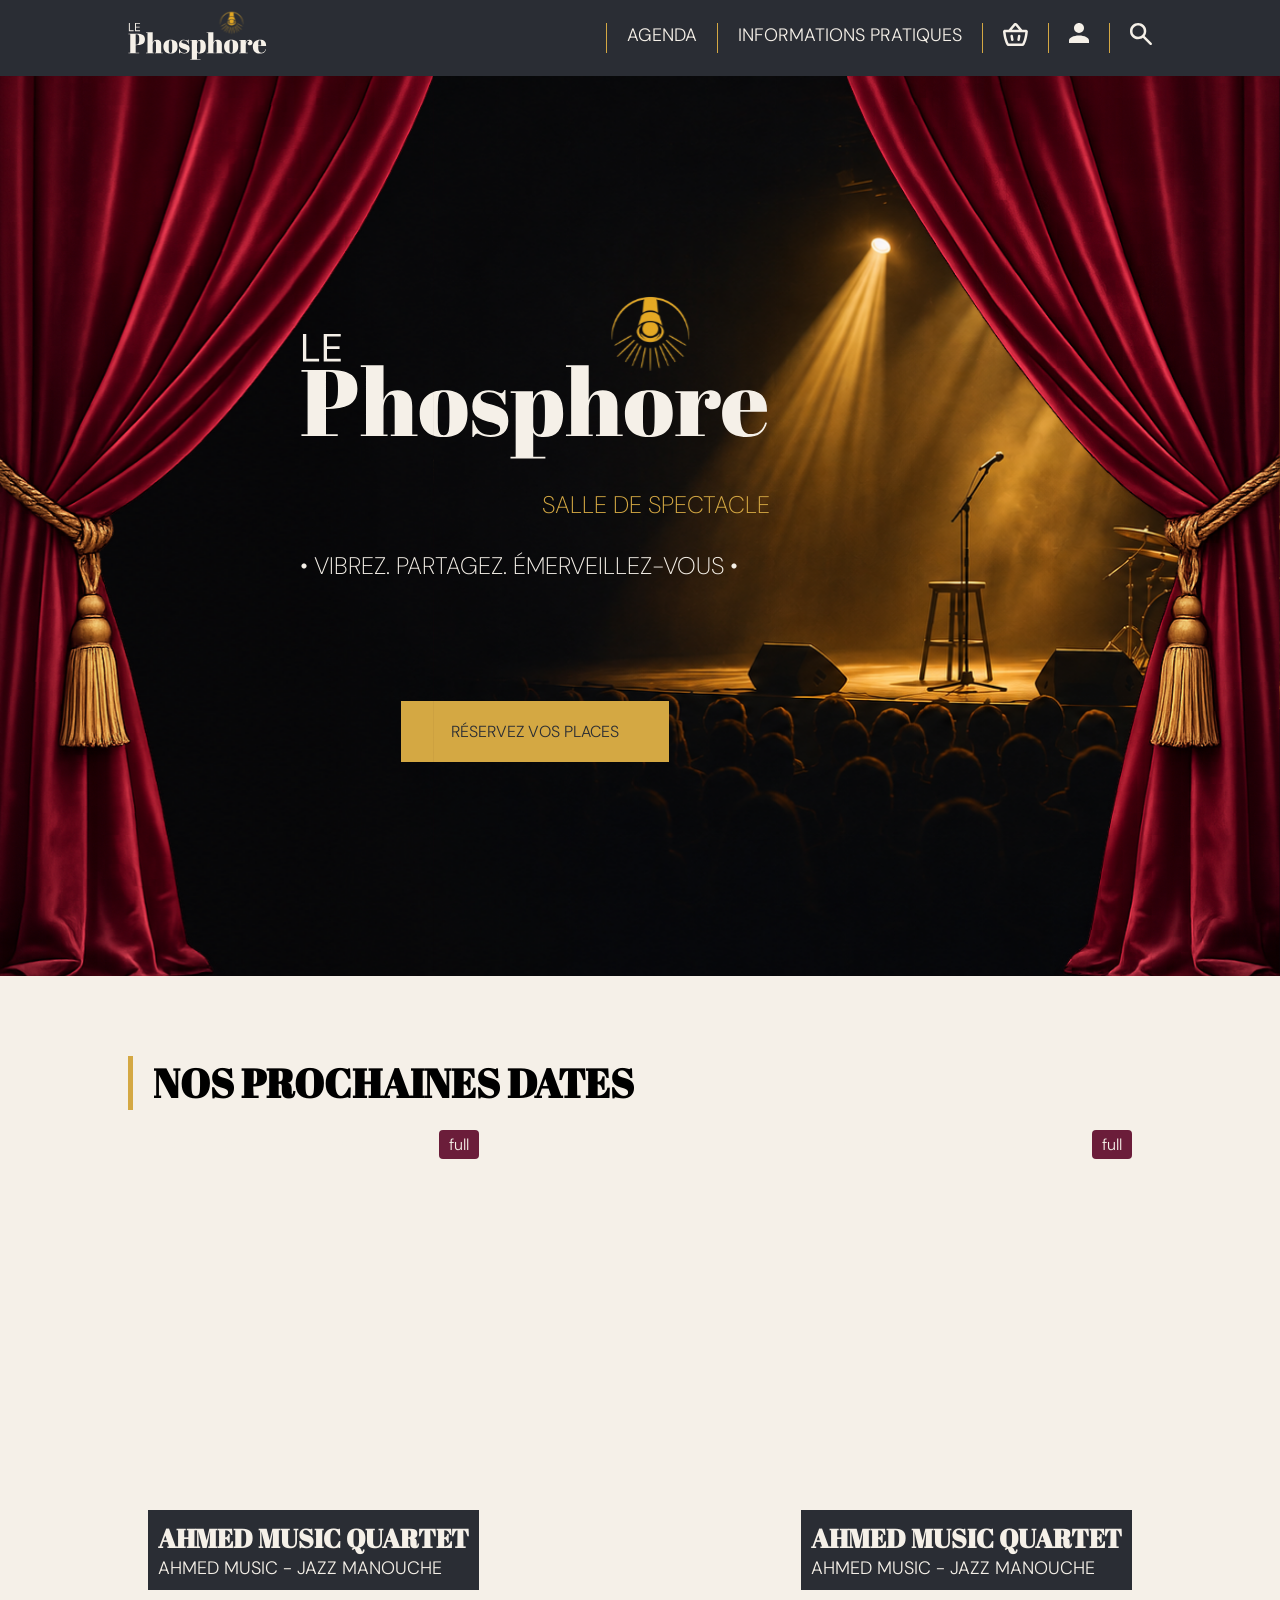
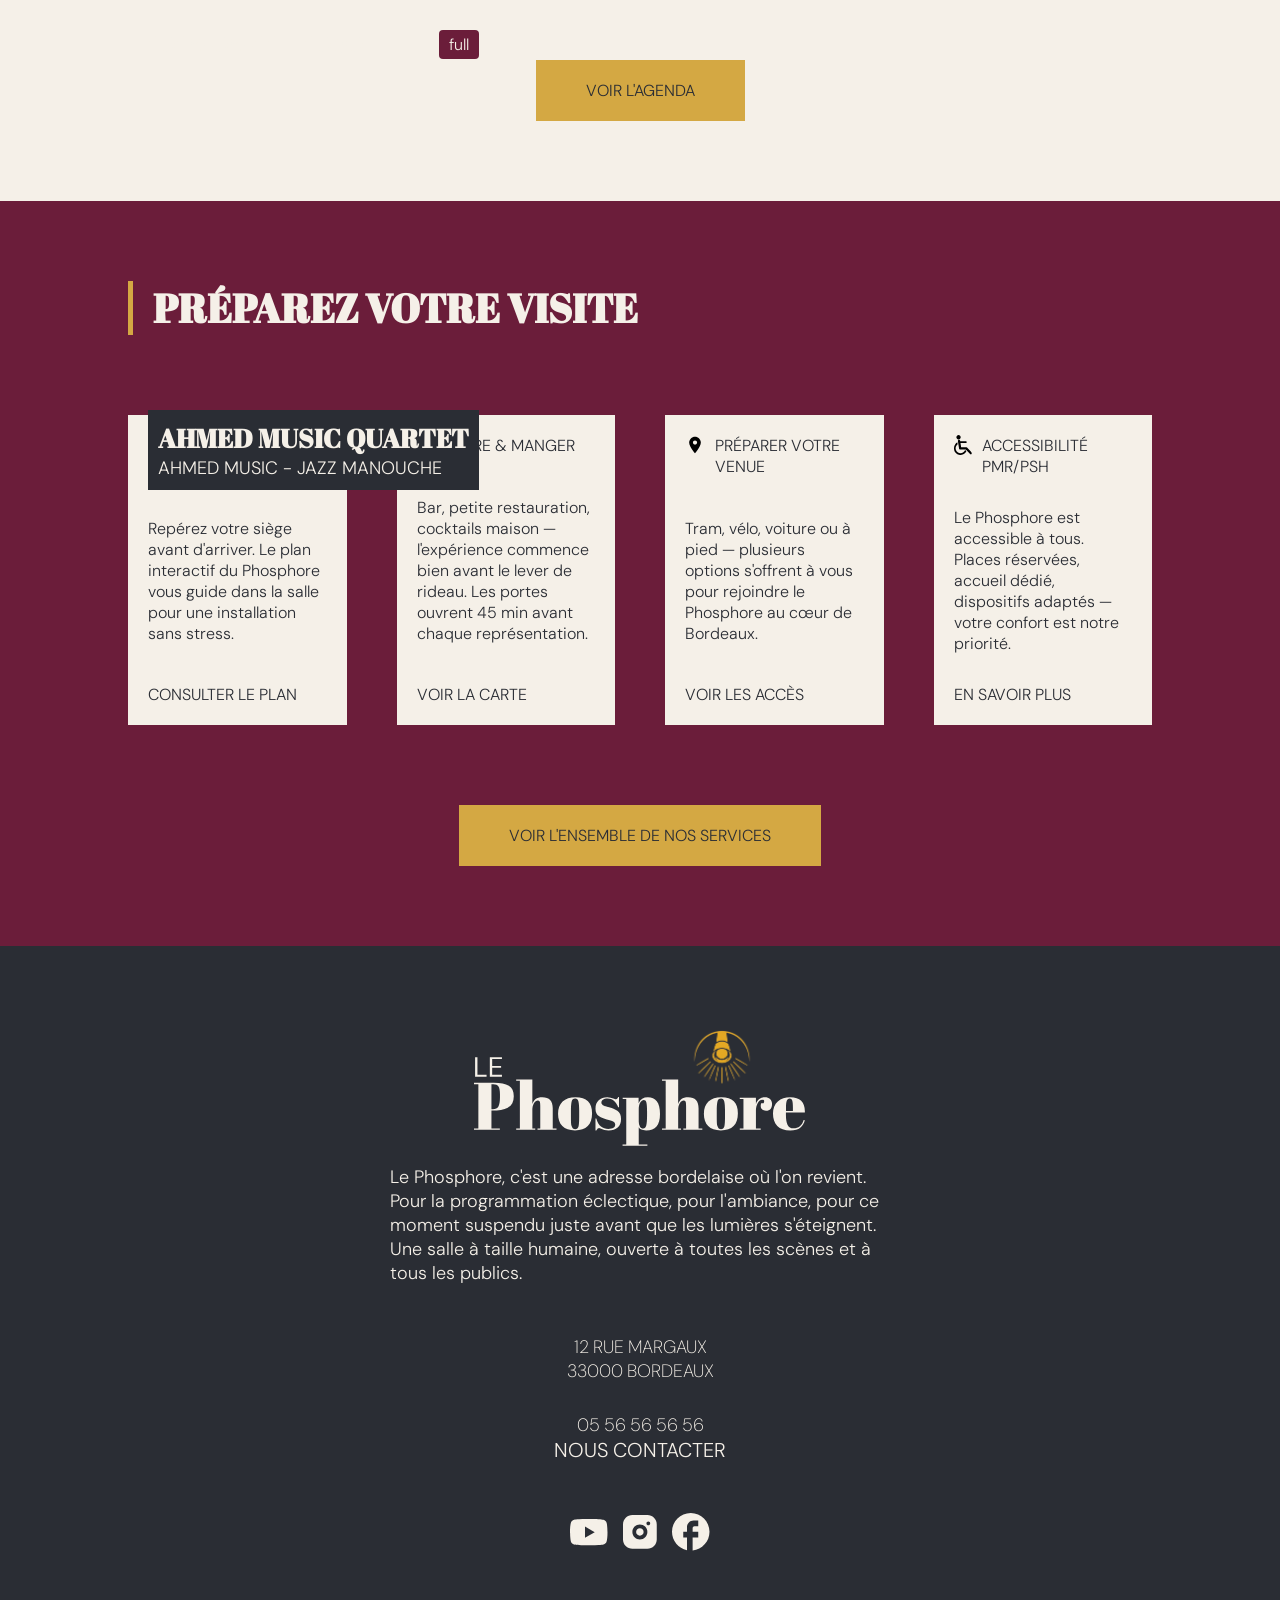
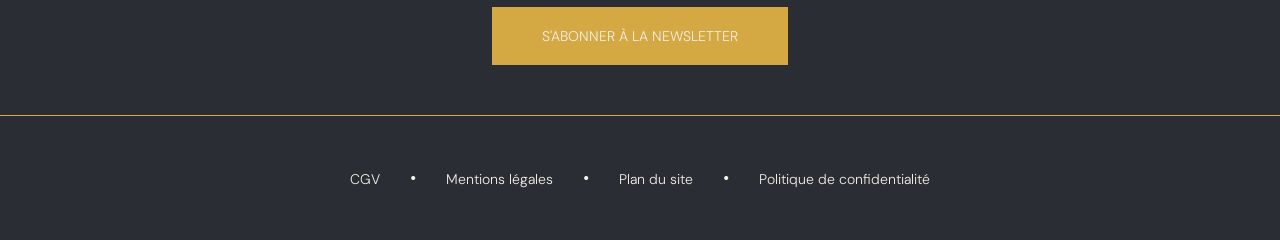
==== commit 96911d7d: "feat(css): change right value for mobile navbar, animate curtains for desktop homepage" ====
--- a/index.html
+++ b/index.html
@@ -25,9 +25,14 @@
     -->
       <section class="hero flex-col">
         <div class="hero__curtains flex-row">
-          <img src="assets/img/left-curtain.svg" alt="" /><img
+          <img
+            src="assets/img/left-curtain.svg"
+            alt=""
+            class="hero__curtains__left"
+          /><img
             src="assets/img/right-curtain.svg"
             alt=""
+            class="hero__curtains__right"
           />
         </div>
         <div class="hero__title-btn-wrapper flex-col">
--- a/assets/css/main.min.css
+++ b/assets/css/main.min.css
@@ -1 +1 @@
-.homepage-wrapper{height:100dvh;background-image:url("/assets/img/hero-background.png");background-repeat:no-repeat;background-size:cover;background-position:center;overflow:hidden}.hero{padding:0;flex:1;position:relative;align-items:center}.hero__curtains{height:100%;width:100%;justify-content:space-between;position:absolute}.hero__curtains img{height:100%;width:auto}.hero__title-btn-wrapper{position:relative;width:100%;height:100%;align-items:flex-start;justify-content:center;padding-left:300px}@media(max-width: 768px){.hero__title-btn-wrapper{padding:0}}.hero__title{gap:30px;width:470px}.hero__title h4{align-self:flex-end}.hero__title p{color:var(--color-light);text-transform:uppercase;font-size:2.4rem;font-weight:200}.hero__cta-center{align-items:center;gap:60px}.upcoming-shows{gap:50px}.upcoming-shows__card__link{display:block;height:100%;width:100%;position:absolute;top:0;left:0}.upcoming-shows__card-picture{background-image:url(/assets/img/shows/ahmed-music.jpg);background-repeat:no-repeat;background-size:cover;background-position:center;padding:20px;height:100%;position:relative}.upcoming-shows__card-item{color:var(--color-light)}.upcoming-shows__card-wrapper{height:500px;flex-wrap:wrap;justify-content:space-between}.upcoming-shows__card-item{height:100%}.upcoming-shows__card-top-info{width:100%;justify-content:space-between;align-items:center;font-size:2.2rem}.upcoming-shows__card-schedule{gap:8px}.upcoming-shows__card-artistShowInfo{padding:10px;background-color:var(--color-dark)}.upcoming-shows__content-container{height:100%;justify-content:space-between;align-items:flex-start}.upcoming-shows__cta-link{align-self:center}.plan-your-visit{background-color:var(--color-primary);color:var(--color-light);font-size:1.6rem;gap:80px}.plan-your-visit button{width:fit-content;align-self:center}.plan-your-visit__card-btn{gap:30px}.plan-your-visit__card{height:100%;transition:all .4s ease}@media(max-width: 768px){.plan-your-visit__card{height:250px;width:100%}}.plan-your-visit__card-title{gap:10px;text-transform:uppercase}.plan-your-visit__card-wrapper{gap:50px}.plan-your-visit__card-item{padding:20px 20px;color:var(--color-dark);background-color:var(--color-light);flex:1;justify-content:space-between;gap:30px}.plan-your-visit__card-item img{height:20px}.show__label{position:absolute;right:10px;padding:20px}.show__label--full{border-radius:4px;padding:4px 10px;color:var(--color-light);font-size:1.6rem;font-weight:300;background-color:var(--color-primary)}.show__card{width:100%;padding:20px}.show__card>a{display:block;padding:0;text-transform:none}.show__card>a:hover{color:var(--color-primary);text-decoration:none}.show__picture{width:100%;height:500px;overflow:hidden;position:relative}.show__picture img{width:100%;height:100%;object-fit:cover}.show__artist{text-transform:uppercase}.show__full-progression-bar{width:100%;height:10px;background:var(--color-primary)}.show__current-progression-bar{height:100%;background:var(--color-accent)}@media(max-width: 768px){.shows-grid{padding-bottom:80px;overflow-x:hidden}}.shows-grid.container-fluid{padding-left:0;padding-right:0}.shows-grid .row{--bs-gutter-x: 60px}@media(max-width: 768px){.shows-grid .row{--bs-gutter-y: 60px}}.shows-grid .row+.row{margin-top:120px}@media(max-width: 768px){.shows-grid .row+.row{margin-top:0px}}.useful-informations{gap:100px;flex-wrap:wrap;padding:0 128px}@media(max-width: 768px){.useful-informations{padding:80px 20px}}.useful-informations--accent-card{border:.5px solid var(--color-dark);padding:15px;background-color:var(--color-dark);color:var(--color-light)}.useful-informations--accent-card span{color:var(--color-accent)}.useful-informations{justify-content:space-between}.useful-informations .section-summary{font-size:1.6rem;font-style:italic;font-weight:300}.useful-informations section{padding:40px 0px}.useful-informations__card-wrapper{gap:30px;justify-content:center}.useful-informations__card-item{padding:15px;color:var(--color-dark);background-color:var(--color-light);width:300px;justify-content:flex-start;gap:20px;border:.5px solid var(--color-primary);font-size:1.6rem}.useful-informations-nav-menu{width:400px}.useful-informations__content-container{flex-basis:1000px}@media(max-width: 768px){.useful-informations__content-container{width:100%}}.useful-informations__content-container section{gap:30px}.useful-informations__content-container section:nth-child(even){border-top:1px solid var(--color-dark);border-bottom:1px solid var(--color-dark)}.useful-informations__content-container .subtitle{color:var(--color-accent)}.useful-informations__menu-links-wrapper{width:300px;margin-top:20px;gap:20px}.useful-informations__menu-links-wrapper a:hover{color:var(--color-primary);text-decoration:none}.useful-informations__menu-link-item{justify-content:space-between;border-bottom:1px solid var(--color-dark);padding:5px 5px}.useful-informations__card-wrapper{flex-wrap:wrap}.card-title{font-weight:300;font-size:2rem;color:var(--color-primary)}.contact section{padding:80px 128px}.contact__full-content-container{padding:80px 0;justify-content:center;gap:100px}.contact__subtitle>p{font-size:1.6rem;margin-top:5px;font-weight:300}.contact__subtitle{margin-top:25px}.contact__infos-container{gap:30px}.contact__infos,.contact__infos a{font-size:1.6rem;color:var(--color-light);font-weight:300}.contact__infos-general,.contact__infos a-general{background-color:var(--color-primary);gap:30px;padding:60px 30px}.contact__infos-label,.contact__infos a-label{text-transform:uppercase;font-weight:500}.contact__form{width:600px}.contact__form-pairs{justify-content:space-between;gap:40px}.contact__form-item{flex:1}.contact__form-consent-btn{gap:30px}.contact__form-consent-btn p{font-size:1.4rem}.contact__form,.contact__form form{gap:30px}.contact__form-title,.contact__form form-title{font-size:1.6rem;margin-top:5px;font-weight:300}.contact__form-consent,.contact__form form-consent{align-items:flex-start;gap:10px}.contact__form input,.contact__form form input{margin-top:0}input,textarea,select{background-color:rgba(0,0,0,0);border:1px solid var(--color-dark);padding:10px 10px;margin-top:5px}textarea{width:100%;height:245px}label{text-transform:uppercase}.header{flex-flow:row nowrap;justify-content:space-between;align-items:center;padding:10px 128px}@media(max-width: 768px){.header{padding:10px 20px;position:relative}}@media(max-width: 768px){.header{width:100%}}.header a{color:var(--color-light);font-weight:300}.header a:hover{color:var(--color-accent)}.header__brand-logo{height:50px}@media(max-width: 768px){.header__brand-logo{display:none}}@media(max-width: 768px){.header nav{position:absolute;height:400px;width:100%;top:0;right:0px;background-color:var(--color-dark)}}.header__navbar-links-wrapper{flex-wrap:wrap;justify-content:space-between;gap:20px}@media(max-width: 768px){.header__navbar-links-wrapper{text-align:center;flex-direction:column;justify-content:center;align-items:center}}.header__navbar-link{width:fit-content}.header__navbar-link a.active{color:var(--color-accent) !important}.header__navbar-link:not(:first-child){border-left:.5px var(--color-accent) solid;padding-left:20px}@media(max-width: 768px){.header__navbar-link:not(:first-child){border-left:0;padding-left:0}}.header__burger-menu{display:none}@media(max-width: 768px){.header__burger-menu{height:50px;display:block}}.footer{color:var(--color-light);align-items:center;gap:50px;font-weight:300;padding:80px 0 50px}@media(max-width: 768px){.footer{padding:80px 20px}}.footer hr{width:100%}.footer a{color:var(--color-light);font-size:1.4rem}.footer a:hover{color:var(--color-accent)}.footer__brand-identity{width:500px;align-items:center;gap:15px}@media(max-width: 768px){.footer__brand-identity{width:100%}}.footer__brand-identity img{height:120px}@media(max-width: 768px){.footer__brand-identity img{height:80px}}.footer__brand-contact{text-transform:uppercase;font-weight:200;gap:30px;align-items:center;text-align:center}.footer__brand-contact-info{align-items:center;gap:15px}.footer__brand-contact-info a{text-transform:uppercase;font-size:2rem}.footer__brand-social-media{justify-content:space-between;align-items:center;gap:15px}.footer__legal-notices a{text-transform:none}.footer__legal-notices ul{justify-content:space-between;align-items:center;gap:30px}@media(max-width: 768px){.footer__legal-notices ul{flex-direction:column;gap:5px}}hr{border:none;height:.5px;background-color:var(--color-accent)}@font-face{font-family:"Abril";src:url("../fonts/Abril_Fatface/AbrilFatface-Regular.ttf")}@font-face{font-family:"DM Sans";src:url("../fonts/DM_Sans/DMSans-VariableFont_opsz,wght.ttf");font-weight:100 900}:root{--color-dark: #2a2d34;--color-accent: #d4a843;--color-light: #f5f0e8;--color-primary: #6b1d3a;--color-success: #207008}*{padding:0;margin:0;box-sizing:border-box}html{font-family:"DM Sans";font-size:62.5%;font-weight:300}body{font-size:1.8rem;background-color:var(--color-light)}@media(max-width: 768px){body{font-size:1.6rem}}h1,h2,h3{font-family:"Abril"}h1{font-size:6.4rem}.mainTitle__header{background-color:var(--color-primary);color:var(--color-light)}h2{font-size:4rem;text-transform:uppercase;border-left:5px var(--color-accent) solid;padding-left:20px}h3{text-transform:uppercase;font-size:2.6rem}h4{text-transform:uppercase;color:var(--color-accent);font-size:2.4rem;font-weight:200}li{list-style-type:none}section{padding:80px 128px}@media(max-width: 768px){section{padding:80px 20px}}a{text-decoration:none;color:var(--color-dark);text-transform:uppercase;font-weight:300;transition:all .5s ease}a:hover{text-decoration:underline;text-underline-offset:8px}header,footer{background-color:var(--color-dark);display:flex}.flex-row{display:flex;flex-direction:row}.flex-col{display:flex;flex-direction:column}a.btn-cta{text-decoration:none}.btn-cta{padding:20px 50px;font-size:1.6rem;text-transform:uppercase;border:none;font-weight:300;transition:all .5s ease}.btn-cta-primary{background-color:var(--color-accent)}.btn-cta:hover{background-color:var(--color-primary);color:var(--color-light);cursor:pointer}.btn-cta-secondary{background-color:var(--color-primary);color:var(--color-light)}.upcoming-shows__label-remaining-slots{border-radius:4px;padding:4px 10px;color:var(--color-light);font-size:1.6rem;font-weight:300;background-color:var(--color-primary)}.picture-hover{height:100%;width:100%;background-color:rgba(0,0,0,.403);position:absolute;top:0;left:0;display:flex;justify-content:center;align-items:center;opacity:0;transition:opacity .5s ease}.picture-hover .more-icon{height:50px;width:50px}.subtitle{text-transform:uppercase;font-weight:300;font-family:2rem}.row{display:flex;flex-wrap:wrap}.col-md-4{width:100%}@media(min-width: 768px){.col-md-4{width:33.33%}}.px-0{padding-left:0 !important;padding-right:0 !important}.container-fluid{width:100%}.gx-5{--bs-gutter-x: 3rem}.mb-5{margin-bottom:48px}.mt-5{margin-top:48px}.mb-2{margin-bottom:8px}.fw-bold{font-weight:700}+.homepage-wrapper{height:100dvh;background-image:url("/assets/img/hero-background.png");background-repeat:no-repeat;background-size:cover;background-position:center;overflow:hidden}.hero{padding:0;flex:1;position:relative;align-items:center}.hero__curtains{height:100%;width:100%;justify-content:space-between;position:absolute;z-index:200}.hero__curtains img{height:100%;width:auto}.hero__curtains__left{transform-origin:left center;animation:curtain-open-left 1.4s ease-in-out forwards}.hero__curtains__right{transform-origin:right center;animation:curtain-open-right 1.4s ease-in-out forwards}.hero__title-btn-wrapper{position:relative;width:100%;height:100%;align-items:flex-start;justify-content:center;padding-left:300px}@media(max-width: 768px){.hero__title-btn-wrapper{padding:0}}.hero__title{gap:30px;width:470px}.hero__title h4{align-self:flex-end}.hero__title p{color:var(--color-light);text-transform:uppercase;font-size:2.4rem;font-weight:200}.hero__cta-center{align-items:center;gap:60px}@keyframes curtain-open-left{from{transform:translateX(85%) scale(4)}to{transform:translateX(0) scale(1)}}@keyframes curtain-open-right{from{transform:translateX(-85%) scale(4)}to{transform:translateX(0) scale(1)}}.upcoming-shows{gap:50px}.upcoming-shows__card__link{display:block;height:100%;width:100%;position:absolute;top:0;left:0}.upcoming-shows__card-picture{background-image:url(/assets/img/shows/ahmed-music.jpg);background-repeat:no-repeat;background-size:cover;background-position:center;padding:20px;height:100%;position:relative}.upcoming-shows__card-item{color:var(--color-light)}.upcoming-shows__card-wrapper{height:500px;flex-wrap:wrap;justify-content:space-between}.upcoming-shows__card-item{height:100%}.upcoming-shows__card-top-info{width:100%;justify-content:space-between;align-items:center;font-size:2.2rem}.upcoming-shows__card-schedule{gap:8px}.upcoming-shows__card-artistShowInfo{padding:10px;background-color:var(--color-dark)}.upcoming-shows__content-container{height:100%;justify-content:space-between;align-items:flex-start}.upcoming-shows__cta-link{align-self:center}.plan-your-visit{background-color:var(--color-primary);color:var(--color-light);font-size:1.6rem;gap:80px}.plan-your-visit button{width:fit-content;align-self:center}.plan-your-visit__card-btn{gap:30px}.plan-your-visit__card{height:100%;transition:all .4s ease}@media(max-width: 768px){.plan-your-visit__card{height:250px;width:100%}}.plan-your-visit__card-title{gap:10px;text-transform:uppercase}.plan-your-visit__card-wrapper{gap:50px}@media(max-width: 768px){.plan-your-visit__card-wrapper{flex-direction:column;flex-wrap:wrap}}.plan-your-visit__card-item{padding:20px 20px;color:var(--color-dark);background-color:var(--color-light);flex:1;justify-content:space-between;gap:30px}@media(max-width: 768px){.plan-your-visit__card-item{flex:none;width:100%}}.plan-your-visit__card-item img{height:20px}.filter-type button,.filter-day button{padding:3px 10px;text-transform:uppercase;border:.5px solid var(--color-dark);background-color:var(--color-accent)}.show__label{position:absolute;right:10px;padding:20px}.show__label--full{border-radius:4px;padding:4px 10px;color:var(--color-light);font-size:1.6rem;font-weight:300;background-color:var(--color-primary)}.show__card{width:100%;padding:20px}.show__card>a{display:block;padding:0;text-transform:none}.show__card>a:hover{color:var(--color-primary);text-decoration:none}.show__picture{width:100%;height:500px;overflow:hidden;position:relative}.show__picture img{width:100%;height:100%;object-fit:cover}.show__artist{text-transform:uppercase}.show__full-progression-bar{width:100%;height:25px;background:var(--color-primary);border:.1px solid var(--color-dark)}.show__current-progression-bar{height:100%;background:var(--color-accent)}@media(max-width: 768px){.shows-grid{padding-bottom:80px;overflow-x:hidden}}.shows-grid.container-fluid{padding-left:0;padding-right:0}.shows-grid .row{--bs-gutter-x: 60px}@media(max-width: 768px){.shows-grid .row{--bs-gutter-y: 60px}}.shows-grid .row+.row{margin-top:120px}@media(max-width: 768px){.shows-grid .row+.row{margin-top:0px}}.useful-informations{flex-wrap:wrap;padding:0 128px;gap:120px}@media(max-width: 768px){.useful-informations{padding:80px 20px}}.useful-informations h2{font-size:3rem}.useful-informations--accent-card{border:.5px solid var(--color-dark);padding:15px;background-color:var(--color-dark);color:var(--color-light)}.useful-informations--accent-card span{color:var(--color-accent)}.useful-informations{justify-content:space-between}.useful-informations .section-summary{font-size:1.6rem;font-style:italic;font-weight:300}.useful-informations section{padding:40px 0px}.useful-informations__card-wrapper{gap:30px;justify-content:center}.useful-informations__card-item{padding:15px;color:var(--color-dark);background-color:var(--color-light);width:300px;justify-content:flex-start;gap:20px;border:.5px solid var(--color-primary);font-size:1.6rem}.useful-informations-nav-menu{width:400px}.useful-informations__content-container{flex:1}@media(max-width: 768px){.useful-informations__content-container{width:100%}}.useful-informations__content-container section{gap:30px}.useful-informations__content-container section:nth-child(even){border-top:1px solid var(--color-dark);border-bottom:1px solid var(--color-dark)}.useful-informations__content-container .subtitle{color:var(--color-accent)}.useful-informations__menu-links-wrapper{width:100%;margin-top:20px;gap:20px}.useful-informations__menu-links-wrapper a:hover{color:var(--color-primary);text-decoration:none}.useful-informations__menu-link-item{justify-content:space-between;border-bottom:1px solid var(--color-dark);padding:5px 5px}.useful-informations__card-wrapper{flex-wrap:wrap}.card-title{font-weight:300;font-size:2rem;color:var(--color-primary)}.contact section{padding:80px 128px}.contact__full-content-container{padding:80px 0;justify-content:center;gap:100px}.contact__subtitle>p{font-size:1.6rem;margin-top:5px;font-weight:300}.contact__subtitle{margin-top:25px}.contact__infos-container{gap:30px}.contact__infos,.contact__infos a{font-size:1.6rem;color:var(--color-light);font-weight:300}.contact__infos-general,.contact__infos a-general{background-color:var(--color-primary);gap:30px;padding:60px 30px}.contact__infos-label,.contact__infos a-label{text-transform:uppercase;font-weight:500}.contact__form{width:600px}.contact__form-pairs{justify-content:space-between;gap:40px}.contact__form-item{flex:1}.contact__form-consent-btn{gap:30px}.contact__form-consent-btn p{font-size:1.4rem}.contact__form,.contact__form form{gap:30px}.contact__form-title,.contact__form form-title{font-size:1.6rem;margin-top:5px;font-weight:300}.contact__form-consent,.contact__form form-consent{align-items:flex-start;gap:10px}.contact__form input,.contact__form form input{margin-top:0}input,textarea,select{background-color:rgba(0,0,0,0);border:1px solid var(--color-dark);padding:10px 10px;margin-top:5px}textarea{width:100%;height:245px}label{text-transform:uppercase}.header{flex-flow:row nowrap;justify-content:space-between;align-items:center;padding:10px 128px}@media(max-width: 768px){.header{padding:10px 20px;position:relative}}@media(max-width: 768px){.header{width:100%}}.header a{color:var(--color-light);font-weight:300}.header a:hover{color:var(--color-accent)}.header__brand-logo{height:50px}@media(max-width: 768px){.header__brand-logo{display:none}}@media(max-width: 768px){.header__navbar{position:absolute;top:80px;right:-20px;background-color:var(--color-dark);width:300px;height:400px;z-index:100000;transform:translateX(100%);transition:transform .5s ease-in-out}}@media(max-width: 768px)and (max-width: 768px){.header__navbar.is-open{transform:translateX(0);z-index:600}}.header__navbar-links-wrapper{display:flex;flex-direction:row;justify-content:space-between;gap:20px}@media(max-width: 768px){.header__navbar-links-wrapper{height:100%;flex-direction:column;justify-content:center;align-items:center}}.header__navbar-link{width:fit-content}.header__navbar-link a.active{color:var(--color-accent) !important}.header__navbar-link-mobile{display:none}@media(max-width: 768px){.header__navbar-link-mobile{display:block}}.header__navbar-link:not(:first-child){border-left:.5px var(--color-accent) solid;padding-left:20px}@media(max-width: 768px){.header__navbar-link:not(:first-child){border-left:0;padding-left:0}}.header__burger-menu{display:none}@media(max-width: 768px){.header__burger-menu{height:50px;display:block}}@media(max-width: 768px){.header__nav-burgermenu{position:relative;display:flex;text-align:center;flex-direction:row;justify-content:center;align-items:center}}.footer{color:var(--color-light);align-items:center;gap:50px;font-weight:300;padding:80px 0 50px}@media(max-width: 768px){.footer{padding:80px 20px}}.footer hr{width:100%}.footer a{color:var(--color-light);font-size:1.4rem}.footer a:hover{color:var(--color-accent)}.footer__brand-identity{width:500px;align-items:center;gap:15px}@media(max-width: 768px){.footer__brand-identity{width:100%}}.footer__brand-identity img{height:120px}@media(max-width: 768px){.footer__brand-identity img{height:80px}}.footer__brand-contact{text-transform:uppercase;font-weight:200;gap:30px;align-items:center;text-align:center}.footer__brand-contact-info{align-items:center;gap:15px}.footer__brand-contact-info a{text-transform:uppercase;font-size:2rem}.footer__brand-social-media{justify-content:space-between;align-items:center;gap:15px}.footer__legal-notices a{text-transform:none}.footer__legal-notices ul{justify-content:space-between;align-items:center;gap:30px}@media(max-width: 768px){.footer__legal-notices ul{flex-direction:column;gap:5px}}hr{border:none;height:.5px;background-color:var(--color-accent)}@font-face{font-family:"Abril";src:url("../fonts/Abril_Fatface/AbrilFatface-Regular.ttf")}@font-face{font-family:"DM Sans";src:url("../fonts/DM_Sans/DMSans-VariableFont_opsz,wght.ttf");font-weight:100 900}:root{--color-dark: #2a2d34;--color-accent: #d4a843;--color-light: #f5f0e8;--color-primary: #6b1d3a;--color-success: #207008}*{padding:0;margin:0;box-sizing:border-box}html{font-family:"DM Sans";font-size:62.5%;font-weight:300}body{font-size:1.8rem;background-color:var(--color-light)}@media(max-width: 768px){body{font-size:1.6rem}}h1,h2,h3{font-family:"Abril"}h1{font-size:6.4rem}.mainTitle__header{background-color:var(--color-primary);color:var(--color-light)}h2{font-size:4rem;text-transform:uppercase;border-left:5px var(--color-accent) solid;padding-left:20px}h3{text-transform:uppercase;font-size:2.6rem}h4{text-transform:uppercase;color:var(--color-accent);font-size:2.4rem;font-weight:200}li{list-style-type:none}section{padding:80px 128px}@media(max-width: 768px){section{padding:80px 20px}}a{text-decoration:none;color:var(--color-dark);text-transform:uppercase;font-weight:300;transition:all .5s ease}a:hover{text-decoration:underline;text-underline-offset:8px}header,footer{background-color:var(--color-dark);display:flex}.flex-row{display:flex;flex-direction:row}.flex-col{display:flex;flex-direction:column}a.btn-cta{text-decoration:none}.btn-cta{padding:20px 50px;font-size:1.6rem;text-transform:uppercase;border:none;font-weight:300;transition:all .5s ease}.btn-cta-primary{background-color:var(--color-accent)}.btn-cta:hover{background-color:var(--color-primary);color:var(--color-light);cursor:pointer}.btn-cta-secondary{background-color:var(--color-primary);color:var(--color-light)}.upcoming-shows__label-remaining-slots{border-radius:4px;padding:4px 10px;color:var(--color-light);font-size:1.6rem;font-weight:300;background-color:var(--color-primary)}.picture-hover{height:100%;width:100%;background-color:rgba(0,0,0,.403);position:absolute;top:0;left:0;display:flex;justify-content:center;align-items:center;opacity:0;transition:opacity .5s ease}.picture-hover .more-icon{height:50px;width:50px}.subtitle{text-transform:uppercase;font-weight:300;font-family:2rem}.row{display:flex;flex-wrap:wrap}.col-md-4{width:100%}@media(min-width: 768px){.col-md-4{width:33.33%}}.px-0{padding-left:0 !important;padding-right:0 !important}.container-fluid{width:100%}.gx-5{--bs-gutter-x: 3rem}.mb-5{margin-bottom:48px}.mt-5{margin-top:48px}.mb-2{margin-bottom:8px}.fw-bold{font-weight:700}
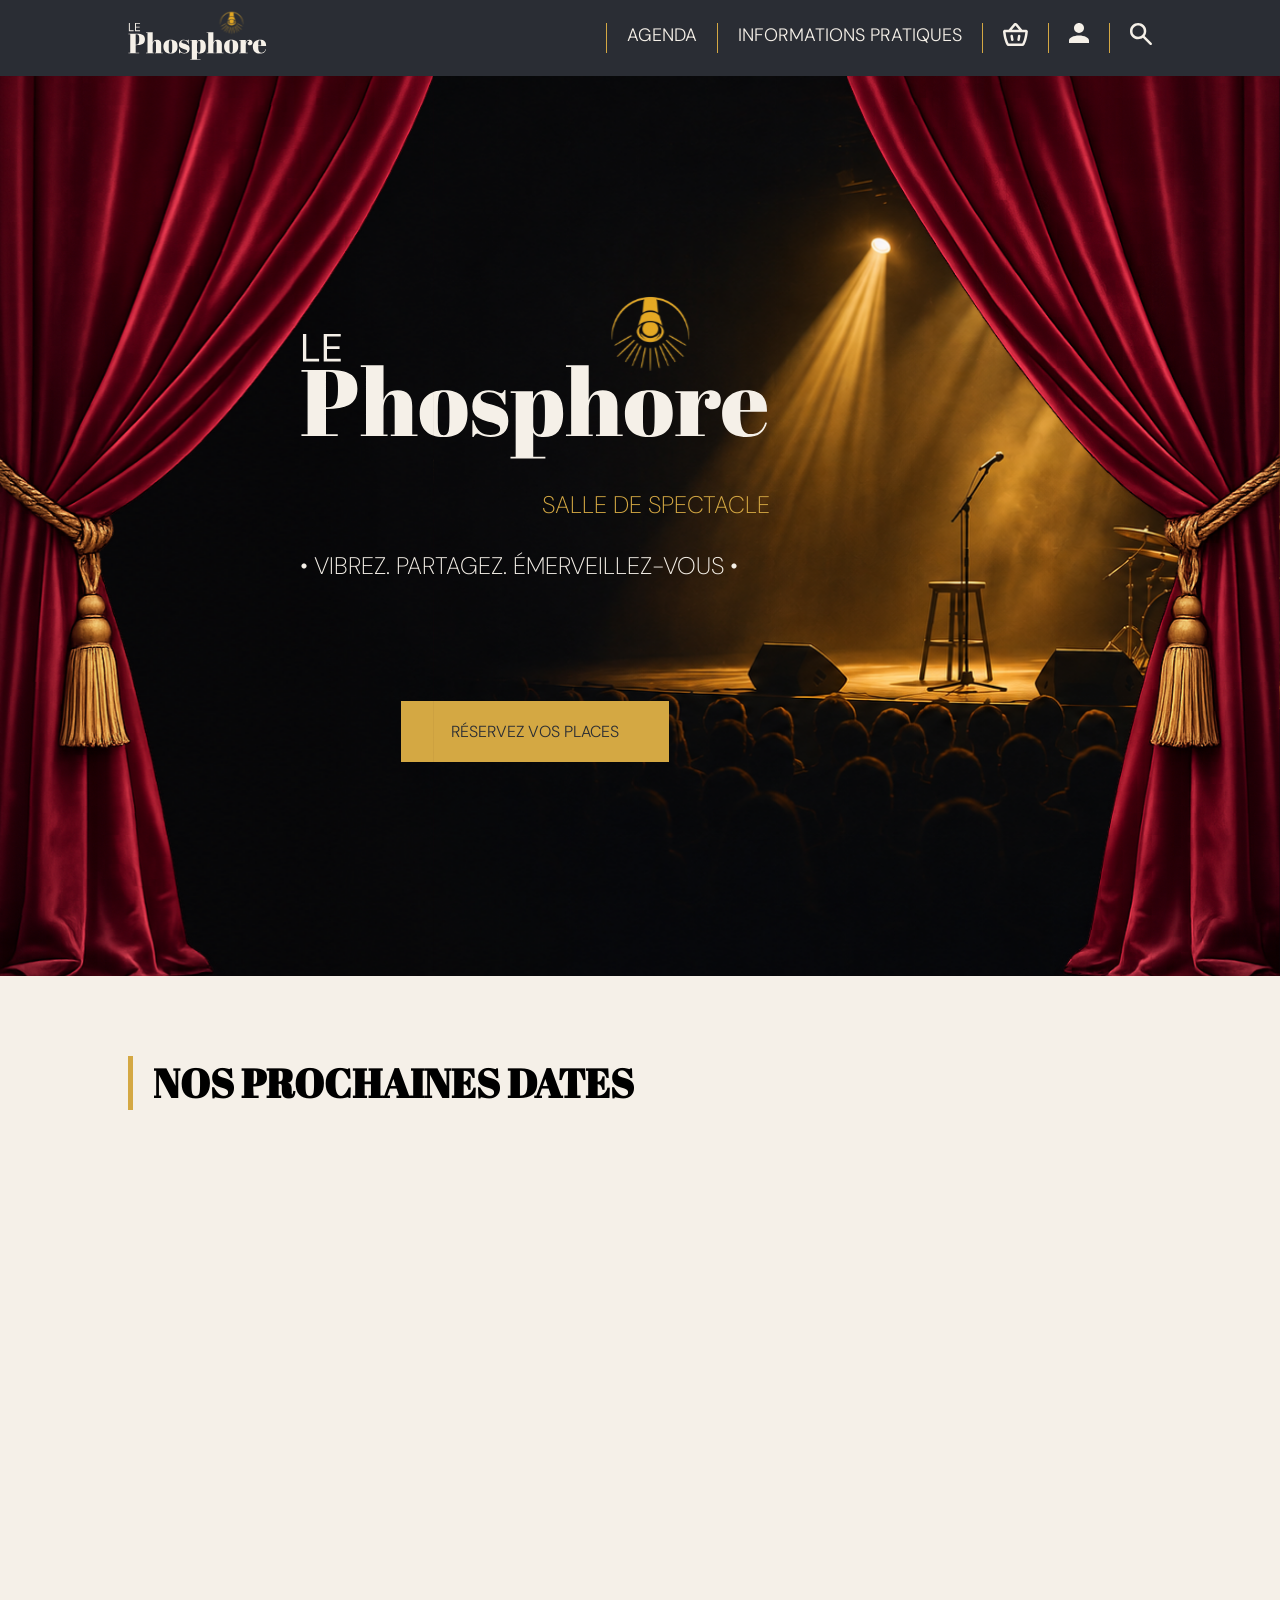
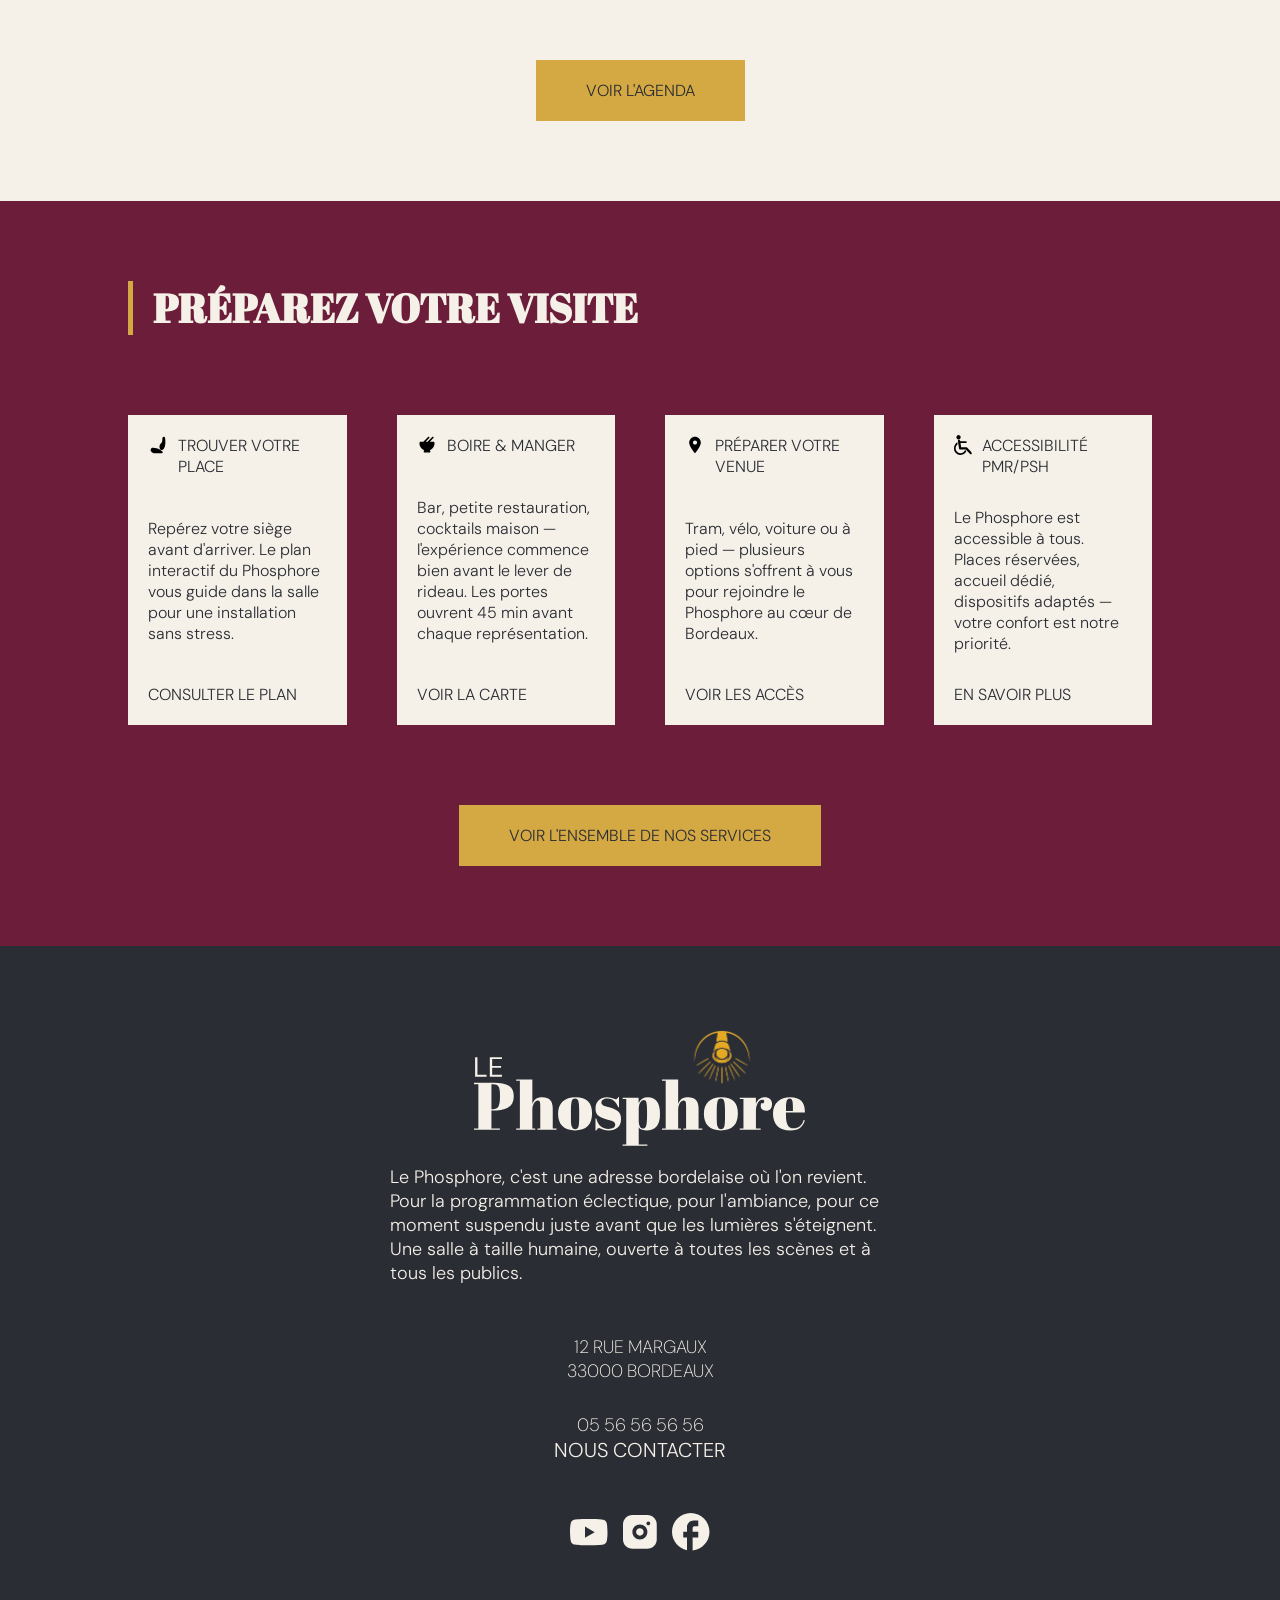
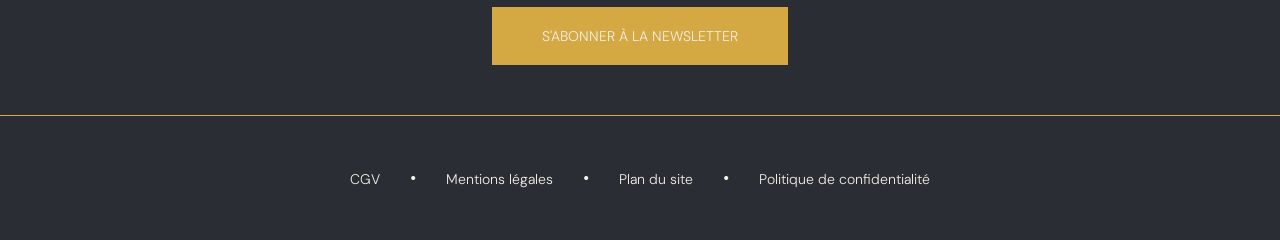
==== commit 7b24dde5: "feat: change absolute path links to relative" ====
--- a/index.html
+++ b/index.html
@@ -42,12 +42,13 @@
                 <img
                   src="assets/img/icons/brand-full-logo.svg"
                   alt="Logo de la salle de spectacle Le Phosphore"
+                  class="hero__brand-logo"
                 />
-                <h4 class="heri__subtitle">Salle de spectacle</h4>
+                <h4 class="hero__subtitle">Salle de spectacle</h4>
                 <p>• Vibrez. Partagez. Émerveillez-vous •</p>
               </div>
             </div>
-            <a href="/assets/pages/agenda.html"></a
+            <a href="assets/pages/agenda.html"></a
             ><a
               href="assets/pages/agenda.html"
               class="hero__btn-cta btn-cta btn-cta-primary"
@@ -78,116 +79,14 @@
           <!-- SHOW CARD WRAPPER (START) -->
           <!------------------------------->
           <div class="upcoming-shows__card-wrapper flex-row">
-            <!-- CARD 1 -->
-            <div class="upcoming-shows__card-item">
-              <!-- Show's picture in the div -->
+            <!-------------------->
+            <!-- PROJECT CARD 1 -->
+            <!-------------------->
+            <div class="upcoming-shows__card-item is-active">
               <div class="upcoming-shows__card-picture">
-                <!------------------------------------------->
-                <!-- DIV FOR HOVER AND LINK TO THE PROJECT -->
-                <!------------------------------------------->
-                <a href="#" class="upcoming-shows__link"
-                  ><div class="picture-hover">
-                    <img
-                      src="assets/img/icons/hover-more-icon.png"
-                      alt="-"
-                      class="more-icon"
-                      loading="lazy"
-                    /></div
-                ></a>
-                <!-- Text content container -->
-                <div class="upcoming-shows__content-container flex-col">
-                  <div class="upcoming-shows__card-top-info flex-row">
-                    <div class="upcoming-shows__card-schedule flex-row">
-                      <p class="upcoming-shows__date">2026-06-22</p>
-                      <p>•</p>
-                      <p class="upcoming-shows__hour">20:30</p>
-                    </div>
-                    <p class="upcoming-shows__label-remaining-slots">full</p>
-                  </div>
-                  <div class="upcoming-shows__card-artistShowInfo">
-                    <h3 class="upcoming-shows__card-artistName">
-                      Ahmed Music Quartet
-                    </h3>
-                    <p class="upcoming-shows__card-showName subtitle">
-                      Ahmed Music - Jazz Manouche
-                    </p>
-                  </div>
-                </div>
+                <img src="" alt="" class="upcoming-shows__card-picture-item" />
               </div>
-            </div>
-            <!-- CARD 2 -->
-            <div class="upcoming-shows__card-item">
-              <!-- Show's picture in the div -->
-              <div class="upcoming-shows__card-picture">
-                <!------------------------------------------->
-                <!-- DIV FOR HOVER AND LINK TO THE PROJECT -->
-                <!------------------------------------------->
-                <a href="#" class="upcoming-shows__link"
-                  ><div class="picture-hover">
-                    <img
-                      src="assets/img/icons/hover-more-icon.png"
-                      alt="-"
-                      class="more-icon"
-                      loading="lazy"
-                    /></div
-                ></a>
-                <!-- Text content container -->
-                <div class="upcoming-shows__content-container flex-col">
-                  <div class="upcoming-shows__card-top-info flex-row">
-                    <div class="upcoming-shows__card-schedule flex-row">
-                      <p class="upcoming-shows__date">2026-06-22</p>
-                      <p>•</p>
-                      <p class="upcoming-shows__hour">20:30</p>
-                    </div>
-                    <p class="upcoming-shows__label-remaining-slots">full</p>
-                  </div>
-                  <div class="upcoming-shows__card-artistShowInfo">
-                    <h3 class="upcoming-shows__card-artistName">
-                      Ahmed Music Quartet
-                    </h3>
-                    <p class="upcoming-shows__card-showName subtitle">
-                      Ahmed Music - Jazz Manouche
-                    </p>
-                  </div>
-                </div>
-              </div>
-            </div>
-            <!-- CARD 3 -->
-            <div class="upcoming-shows__card-item">
-              <!-- Show's picture in the div -->
-              <div class="upcoming-shows__card-picture">
-                <!------------------------------------------->
-                <!-- DIV FOR HOVER AND LINK TO THE PROJECT -->
-                <!------------------------------------------->
-                <a href="#" class="upcoming-shows__link"
-                  ><div class="picture-hover">
-                    <img
-                      src="assets/img/icons/hover-more-icon.png"
-                      alt="-"
-                      class="more-icon"
-                      loading="lazy"
-                    /></div
-                ></a>
-                <!-- Text content container -->
-                <div class="upcoming-shows__content-container flex-col">
-                  <div class="upcoming-shows__card-top-info flex-row">
-                    <div class="upcoming-shows__card-schedule flex-row">
-                      <p class="upcoming-shows__date">2026-06-22</p>
-                      <p>•</p>
-                      <p class="upcoming-shows__hour">20:30</p>
-                    </div>
-                    <p class="upcoming-shows__label-remaining-slots">full</p>
-                  </div>
-                  <div class="upcoming-shows__card-artistShowInfo">
-                    <h3 class="upcoming-shows__card-artistName">
-                      Ahmed Music Quartet
-                    </h3>
-                    <p class="upcoming-shows__card-showName subtitle">
-                      Ahmed Music - Jazz Manouche
-                    </p>
-                  </div>
-                </div>
-              </div>
+              <p class="upcoming-shows__card-title"></p>
             </div>
           </div>
           <!----------------------------->
@@ -198,7 +97,7 @@
         <!-- CTA BUTTON -->
 
         <a
-          href="/assets/pages/agenda.html"
+          href="assets/pages/agenda.html"
           class="btn-cta btn-cta-primary upcoming-shows__cta-link"
           >Voir l'agenda</a
         >
@@ -215,7 +114,7 @@
             <!-- ==== CARD 1 ==== -->
             <div class="plan-your-visit__card-item flex-col">
               <div class="plan-your-visit__card-title flex-row">
-                <img src="/assets/img/icons/seat-icon.svg" alt="" />
+                <img src="assets/img/icons/seat-icon.svg" alt="" />
                 <p>Trouver votre place</p>
               </div>
               <p>
@@ -231,7 +130,7 @@
             <!-- ==== CARD 2 ==== -->
             <div class="plan-your-visit__card-item flex-col">
               <div class="plan-your-visit__card-title flex-row">
-                <img src="/assets/img/icons/dinner-icon.svg" alt="" />
+                <img src="assets/img/icons/dinner-icon.svg" alt="" />
                 <p>Boire & manger</p>
               </div>
               <p>
@@ -262,7 +161,7 @@
             <!-- ==== CARD 4 ==== -->
             <div class="plan-your-visit__card-item flex-col">
               <div class="plan-your-visit__card-title flex-row">
-                <img src="/assets/img/icons/pmr-icon.svg" alt="" />
+                <img src="assets/img/icons/pmr-icon.svg" alt="" />
                 <p>Accessibilité PMR/PSH</p>
               </div>
               <p>
@@ -293,5 +192,6 @@
     <div id="footer"></div>
     <script src="assets/js/header.js" type="module" defer></script>
     <script src="assets/js/footer.js" type="module" defer></script>
+    <script src="assets/js/index.js" type="module" defer></script>
   </body>
 </html>
--- a/assets/css/main.min.css
+++ b/assets/css/main.min.css
@@ -1 +1 @@
-.homepage-wrapper{height:100dvh;background-image:url("/assets/img/hero-background.png");background-repeat:no-repeat;background-size:cover;background-position:center;overflow:hidden}.hero{padding:0;flex:1;position:relative;align-items:center}.hero__curtains{height:100%;width:100%;justify-content:space-between;position:absolute;z-index:200}.hero__curtains img{height:100%;width:auto}.hero__curtains__left{transform-origin:left center;animation:curtain-open-left 1.4s ease-in-out forwards}.hero__curtains__right{transform-origin:right center;animation:curtain-open-right 1.4s ease-in-out forwards}.hero__title-btn-wrapper{position:relative;width:100%;height:100%;align-items:flex-start;justify-content:center;padding-left:300px}@media(max-width: 768px){.hero__title-btn-wrapper{padding:0}}.hero__title{gap:30px;width:470px}.hero__title h4{align-self:flex-end}.hero__title p{color:var(--color-light);text-transform:uppercase;font-size:2.4rem;font-weight:200}.hero__cta-center{align-items:center;gap:60px}@keyframes curtain-open-left{from{transform:translateX(85%) scale(4)}to{transform:translateX(0) scale(1)}}@keyframes curtain-open-right{from{transform:translateX(-85%) scale(4)}to{transform:translateX(0) scale(1)}}.upcoming-shows{gap:50px}.upcoming-shows__card__link{display:block;height:100%;width:100%;position:absolute;top:0;left:0}.upcoming-shows__card-picture{background-image:url(/assets/img/shows/ahmed-music.jpg);background-repeat:no-repeat;background-size:cover;background-position:center;padding:20px;height:100%;position:relative}.upcoming-shows__card-item{color:var(--color-light)}.upcoming-shows__card-wrapper{height:500px;flex-wrap:wrap;justify-content:space-between}.upcoming-shows__card-item{height:100%}.upcoming-shows__card-top-info{width:100%;justify-content:space-between;align-items:center;font-size:2.2rem}.upcoming-shows__card-schedule{gap:8px}.upcoming-shows__card-artistShowInfo{padding:10px;background-color:var(--color-dark)}.upcoming-shows__content-container{height:100%;justify-content:space-between;align-items:flex-start}.upcoming-shows__cta-link{align-self:center}.plan-your-visit{background-color:var(--color-primary);color:var(--color-light);font-size:1.6rem;gap:80px}.plan-your-visit button{width:fit-content;align-self:center}.plan-your-visit__card-btn{gap:30px}.plan-your-visit__card{height:100%;transition:all .4s ease}@media(max-width: 768px){.plan-your-visit__card{height:250px;width:100%}}.plan-your-visit__card-title{gap:10px;text-transform:uppercase}.plan-your-visit__card-wrapper{gap:50px}@media(max-width: 768px){.plan-your-visit__card-wrapper{flex-direction:column;flex-wrap:wrap}}.plan-your-visit__card-item{padding:20px 20px;color:var(--color-dark);background-color:var(--color-light);flex:1;justify-content:space-between;gap:30px}@media(max-width: 768px){.plan-your-visit__card-item{flex:none;width:100%}}.plan-your-visit__card-item img{height:20px}.filter-type button,.filter-day button{padding:3px 10px;text-transform:uppercase;border:.5px solid var(--color-dark);background-color:var(--color-accent)}.show__label{position:absolute;right:10px;padding:20px}.show__label--full{border-radius:4px;padding:4px 10px;color:var(--color-light);font-size:1.6rem;font-weight:300;background-color:var(--color-primary)}.show__card{width:100%;padding:20px}.show__card>a{display:block;padding:0;text-transform:none}.show__card>a:hover{color:var(--color-primary);text-decoration:none}.show__picture{width:100%;height:500px;overflow:hidden;position:relative}.show__picture img{width:100%;height:100%;object-fit:cover}.show__artist{text-transform:uppercase}.show__full-progression-bar{width:100%;height:25px;background:var(--color-primary);border:.1px solid var(--color-dark)}.show__current-progression-bar{height:100%;background:var(--color-accent)}@media(max-width: 768px){.shows-grid{padding-bottom:80px;overflow-x:hidden}}.shows-grid.container-fluid{padding-left:0;padding-right:0}.shows-grid .row{--bs-gutter-x: 60px}@media(max-width: 768px){.shows-grid .row{--bs-gutter-y: 60px}}.shows-grid .row+.row{margin-top:120px}@media(max-width: 768px){.shows-grid .row+.row{margin-top:0px}}.useful-informations{flex-wrap:wrap;padding:0 128px;gap:120px}@media(max-width: 768px){.useful-informations{padding:80px 20px}}.useful-informations h2{font-size:3rem}.useful-informations--accent-card{border:.5px solid var(--color-dark);padding:15px;background-color:var(--color-dark);color:var(--color-light)}.useful-informations--accent-card span{color:var(--color-accent)}.useful-informations{justify-content:space-between}.useful-informations .section-summary{font-size:1.6rem;font-style:italic;font-weight:300}.useful-informations section{padding:40px 0px}.useful-informations__card-wrapper{gap:30px;justify-content:center}.useful-informations__card-item{padding:15px;color:var(--color-dark);background-color:var(--color-light);width:300px;justify-content:flex-start;gap:20px;border:.5px solid var(--color-primary);font-size:1.6rem}.useful-informations-nav-menu{width:400px}.useful-informations__content-container{flex:1}@media(max-width: 768px){.useful-informations__content-container{width:100%}}.useful-informations__content-container section{gap:30px}.useful-informations__content-container section:nth-child(even){border-top:1px solid var(--color-dark);border-bottom:1px solid var(--color-dark)}.useful-informations__content-container .subtitle{color:var(--color-accent)}.useful-informations__menu-links-wrapper{width:100%;margin-top:20px;gap:20px}.useful-informations__menu-links-wrapper a:hover{color:var(--color-primary);text-decoration:none}.useful-informations__menu-link-item{justify-content:space-between;border-bottom:1px solid var(--color-dark);padding:5px 5px}.useful-informations__card-wrapper{flex-wrap:wrap}.card-title{font-weight:300;font-size:2rem;color:var(--color-primary)}.contact section{padding:80px 128px}.contact__full-content-container{padding:80px 0;justify-content:center;gap:100px}.contact__subtitle>p{font-size:1.6rem;margin-top:5px;font-weight:300}.contact__subtitle{margin-top:25px}.contact__infos-container{gap:30px}.contact__infos,.contact__infos a{font-size:1.6rem;color:var(--color-light);font-weight:300}.contact__infos-general,.contact__infos a-general{background-color:var(--color-primary);gap:30px;padding:60px 30px}.contact__infos-label,.contact__infos a-label{text-transform:uppercase;font-weight:500}.contact__form{width:600px}.contact__form-pairs{justify-content:space-between;gap:40px}.contact__form-item{flex:1}.contact__form-consent-btn{gap:30px}.contact__form-consent-btn p{font-size:1.4rem}.contact__form,.contact__form form{gap:30px}.contact__form-title,.contact__form form-title{font-size:1.6rem;margin-top:5px;font-weight:300}.contact__form-consent,.contact__form form-consent{align-items:flex-start;gap:10px}.contact__form input,.contact__form form input{margin-top:0}input,textarea,select{background-color:rgba(0,0,0,0);border:1px solid var(--color-dark);padding:10px 10px;margin-top:5px}textarea{width:100%;height:245px}label{text-transform:uppercase}.header{flex-flow:row nowrap;justify-content:space-between;align-items:center;padding:10px 128px}@media(max-width: 768px){.header{padding:10px 20px;position:relative}}@media(max-width: 768px){.header{width:100%}}.header a{color:var(--color-light);font-weight:300}.header a:hover{color:var(--color-accent)}.header__brand-logo{height:50px}@media(max-width: 768px){.header__brand-logo{display:none}}@media(max-width: 768px){.header__navbar{position:absolute;top:80px;right:-20px;background-color:var(--color-dark);width:300px;height:400px;z-index:100000;transform:translateX(100%);transition:transform .5s ease-in-out}}@media(max-width: 768px)and (max-width: 768px){.header__navbar.is-open{transform:translateX(0);z-index:600}}.header__navbar-links-wrapper{display:flex;flex-direction:row;justify-content:space-between;gap:20px}@media(max-width: 768px){.header__navbar-links-wrapper{height:100%;flex-direction:column;justify-content:center;align-items:center}}.header__navbar-link{width:fit-content}.header__navbar-link a.active{color:var(--color-accent) !important}.header__navbar-link-mobile{display:none}@media(max-width: 768px){.header__navbar-link-mobile{display:block}}.header__navbar-link:not(:first-child){border-left:.5px var(--color-accent) solid;padding-left:20px}@media(max-width: 768px){.header__navbar-link:not(:first-child){border-left:0;padding-left:0}}.header__burger-menu{display:none}@media(max-width: 768px){.header__burger-menu{height:50px;display:block}}@media(max-width: 768px){.header__nav-burgermenu{position:relative;display:flex;text-align:center;flex-direction:row;justify-content:center;align-items:center}}.footer{color:var(--color-light);align-items:center;gap:50px;font-weight:300;padding:80px 0 50px}@media(max-width: 768px){.footer{padding:80px 20px}}.footer hr{width:100%}.footer a{color:var(--color-light);font-size:1.4rem}.footer a:hover{color:var(--color-accent)}.footer__brand-identity{width:500px;align-items:center;gap:15px}@media(max-width: 768px){.footer__brand-identity{width:100%}}.footer__brand-identity img{height:120px}@media(max-width: 768px){.footer__brand-identity img{height:80px}}.footer__brand-contact{text-transform:uppercase;font-weight:200;gap:30px;align-items:center;text-align:center}.footer__brand-contact-info{align-items:center;gap:15px}.footer__brand-contact-info a{text-transform:uppercase;font-size:2rem}.footer__brand-social-media{justify-content:space-between;align-items:center;gap:15px}.footer__legal-notices a{text-transform:none}.footer__legal-notices ul{justify-content:space-between;align-items:center;gap:30px}@media(max-width: 768px){.footer__legal-notices ul{flex-direction:column;gap:5px}}hr{border:none;height:.5px;background-color:var(--color-accent)}@font-face{font-family:"Abril";src:url("../fonts/Abril_Fatface/AbrilFatface-Regular.ttf")}@font-face{font-family:"DM Sans";src:url("../fonts/DM_Sans/DMSans-VariableFont_opsz,wght.ttf");font-weight:100 900}:root{--color-dark: #2a2d34;--color-accent: #d4a843;--color-light: #f5f0e8;--color-primary: #6b1d3a;--color-success: #207008}*{padding:0;margin:0;box-sizing:border-box}html{font-family:"DM Sans";font-size:62.5%;font-weight:300}body{font-size:1.8rem;background-color:var(--color-light)}@media(max-width: 768px){body{font-size:1.6rem}}h1,h2,h3{font-family:"Abril"}h1{font-size:6.4rem}.mainTitle__header{background-color:var(--color-primary);color:var(--color-light)}h2{font-size:4rem;text-transform:uppercase;border-left:5px var(--color-accent) solid;padding-left:20px}h3{text-transform:uppercase;font-size:2.6rem}h4{text-transform:uppercase;color:var(--color-accent);font-size:2.4rem;font-weight:200}li{list-style-type:none}section{padding:80px 128px}@media(max-width: 768px){section{padding:80px 20px}}a{text-decoration:none;color:var(--color-dark);text-transform:uppercase;font-weight:300;transition:all .5s ease}a:hover{text-decoration:underline;text-underline-offset:8px}header,footer{background-color:var(--color-dark);display:flex}.flex-row{display:flex;flex-direction:row}.flex-col{display:flex;flex-direction:column}a.btn-cta{text-decoration:none}.btn-cta{padding:20px 50px;font-size:1.6rem;text-transform:uppercase;border:none;font-weight:300;transition:all .5s ease}.btn-cta-primary{background-color:var(--color-accent)}.btn-cta:hover{background-color:var(--color-primary);color:var(--color-light);cursor:pointer}.btn-cta-secondary{background-color:var(--color-primary);color:var(--color-light)}.upcoming-shows__label-remaining-slots{border-radius:4px;padding:4px 10px;color:var(--color-light);font-size:1.6rem;font-weight:300;background-color:var(--color-primary)}.picture-hover{height:100%;width:100%;background-color:rgba(0,0,0,.403);position:absolute;top:0;left:0;display:flex;justify-content:center;align-items:center;opacity:0;transition:opacity .5s ease}.picture-hover .more-icon{height:50px;width:50px}.subtitle{text-transform:uppercase;font-weight:300;font-family:2rem}.row{display:flex;flex-wrap:wrap}.col-md-4{width:100%}@media(min-width: 768px){.col-md-4{width:33.33%}}.px-0{padding-left:0 !important;padding-right:0 !important}.container-fluid{width:100%}.gx-5{--bs-gutter-x: 3rem}.mb-5{margin-bottom:48px}.mt-5{margin-top:48px}.mb-2{margin-bottom:8px}.fw-bold{font-weight:700}+.homepage-wrapper{height:100dvh;background-image:url("/assets/img/hero-background.png");background-repeat:no-repeat;background-size:cover;background-position:center;overflow:hidden}.hero{padding:0;flex:1;position:relative;align-items:center}@media(max-width: 768px){.hero__brand-logo{width:300px}}.hero__curtains{height:100%;width:100%;justify-content:space-between;position:absolute;z-index:200}.hero__curtains img{height:100%;width:auto}.hero__curtains__left{transform-origin:left center;animation:curtain-open-left 1.4s ease-in-out forwards}.hero__curtains__right{transform-origin:right center;animation:curtain-open-right 1.4s ease-in-out forwards}@media(max-width: 768px){.hero__curtains__right{display:none}}@media(max-width: 768px){.hero__title-logo-wrapper{width:100%}}.hero__title-btn-wrapper{position:relative;width:100%;height:100%;align-items:flex-start;justify-content:center;padding-left:300px}@media(max-width: 768px){.hero__title-btn-wrapper{padding:0;z-index:800;padding-left:0}}.hero__title{gap:30px;width:470px}@media(max-width: 768px){.hero__title{justify-content:center}}@media(max-width: 768px){.hero__title p{font-size:2rem}}.hero__title h4{align-self:flex-end}@media(max-width: 768px){.hero__title h4{align-items:normal}}.hero__title p{color:var(--color-light);text-transform:uppercase;font-size:2.4rem;font-weight:200}.hero__cta-center{align-items:center;gap:60px}@media(max-width: 768px){.hero__cta-center{width:100%}}@keyframes curtain-open-left{from{transform:translateX(85%) scale(4)}to{transform:translateX(0) scale(1)}}@keyframes curtain-open-right{from{transform:translateX(-85%) scale(4)}to{transform:translateX(0) scale(1)}}.upcoming-shows{gap:50px}.upcoming-shows__card__link{display:block;height:100%;width:100%;position:absolute;top:0;left:0}.upcoming-shows__card-picture{background-image:url(/assets/img/shows/ahmed-music.jpg);background-repeat:no-repeat;background-size:cover;background-position:center;padding:20px;height:100%;position:relative}.upcoming-shows__card-item{color:var(--color-light)}.upcoming-shows__card-wrapper{height:500px;flex-wrap:wrap;justify-content:space-between}.upcoming-shows__card-item{height:100%}.upcoming-shows__card-top-info{width:100%;justify-content:space-between;align-items:center;font-size:2.2rem}.upcoming-shows__card-schedule{gap:8px}.upcoming-shows__card-artistShowInfo{padding:10px;background-color:var(--color-dark)}.upcoming-shows__content-container{height:100%;justify-content:space-between;align-items:flex-start}.upcoming-shows__cta-link{align-self:center}.plan-your-visit{background-color:var(--color-primary);color:var(--color-light);font-size:1.6rem;gap:80px}.plan-your-visit button{width:fit-content;align-self:center}.plan-your-visit__card-btn{gap:30px}.plan-your-visit__card{height:100%;transition:all .4s ease}@media(max-width: 768px){.plan-your-visit__card{height:250px;width:100%}}.plan-your-visit__card-title{gap:10px;text-transform:uppercase}.plan-your-visit__card-wrapper{gap:50px}@media(max-width: 768px){.plan-your-visit__card-wrapper{flex-direction:column;flex-wrap:wrap}}.plan-your-visit__card-item{padding:20px 20px;color:var(--color-dark);background-color:var(--color-light);flex:1;justify-content:space-between;gap:30px}@media(max-width: 768px){.plan-your-visit__card-item{flex:none;width:100%}}.plan-your-visit__card-item img{height:20px}.filter-type button,.filter-day button{padding:3px 10px;text-transform:uppercase;border:.5px solid var(--color-dark);background-color:var(--color-accent)}.show__label{position:absolute;right:10px;padding:20px}.show__label--full{border-radius:4px;padding:4px 10px;color:var(--color-light);font-size:1.6rem;font-weight:300;background-color:var(--color-primary)}.show__card{width:100%;padding:20px}.show__card>a{display:block;padding:0;text-transform:none}.show__card>a:hover{color:var(--color-primary);text-decoration:none}.show__picture{width:100%;height:500px;overflow:hidden;position:relative}.show__picture img{width:100%;height:100%;object-fit:cover}.show__artist{text-transform:uppercase}.show__full-progression-bar{width:100%;height:25px;background:var(--color-primary);border:.1px solid var(--color-dark)}.show__current-progression-bar{height:100%;background:var(--color-accent)}@media(max-width: 768px){.shows-grid{padding-bottom:80px;overflow-x:hidden}}.shows-grid.container-fluid{padding-left:0;padding-right:0}.shows-grid .row{--bs-gutter-x: 60px}@media(max-width: 768px){.shows-grid .row{--bs-gutter-y: 60px}}.shows-grid .row+.row{margin-top:120px}@media(max-width: 768px){.shows-grid .row+.row{margin-top:0px}}.useful-informations{flex-wrap:wrap;padding:0 128px;gap:120px}@media(max-width: 768px){.useful-informations{padding:80px 20px}}.useful-informations h2{font-size:3rem}.useful-informations--accent-card{border:.5px solid var(--color-dark);padding:15px;background-color:var(--color-dark);color:var(--color-light)}.useful-informations--accent-card span{color:var(--color-accent)}.useful-informations{justify-content:space-between}.useful-informations .section-summary{font-size:1.6rem;font-style:italic;font-weight:300}.useful-informations section{padding:40px 0px}.useful-informations__card-wrapper{gap:30px;justify-content:center}.useful-informations__card-item{padding:15px;color:var(--color-dark);background-color:var(--color-light);width:300px;justify-content:flex-start;gap:20px;border:.5px solid var(--color-primary);font-size:1.6rem}.useful-informations-nav-menu{width:400px}.useful-informations__content-container{flex:1}@media(max-width: 768px){.useful-informations__content-container{width:100%}}.useful-informations__content-container section{gap:30px}.useful-informations__content-container section:nth-child(even){border-top:1px solid var(--color-dark);border-bottom:1px solid var(--color-dark)}.useful-informations__content-container .subtitle{color:var(--color-accent)}.useful-informations__menu-links-wrapper{width:100%;margin-top:20px;gap:20px}.useful-informations__menu-links-wrapper a:hover{color:var(--color-primary);text-decoration:none}.useful-informations__menu-link-item{justify-content:space-between;border-bottom:1px solid var(--color-dark);padding:5px 5px}.useful-informations__card-wrapper{flex-wrap:wrap}.card-title{font-weight:300;font-size:2rem;color:var(--color-primary)}.contact section{padding:80px 128px}.contact__full-content-container{padding:80px 0;justify-content:center;gap:100px}.contact__subtitle>p{font-size:1.6rem;margin-top:5px;font-weight:300}.contact__subtitle{margin-top:25px}.contact__infos-container{gap:30px}.contact__infos,.contact__infos a{font-size:1.6rem;color:var(--color-light);font-weight:300}.contact__infos-general,.contact__infos a-general{background-color:var(--color-primary);gap:30px;padding:60px 30px}.contact__infos-label,.contact__infos a-label{text-transform:uppercase;font-weight:500}.contact__form{width:600px}.contact__form-pairs{justify-content:space-between;gap:40px}.contact__form-item{flex:1}.contact__form-consent-btn{gap:30px}.contact__form-consent-btn p{font-size:1.4rem}.contact__form,.contact__form form{gap:30px}.contact__form-title,.contact__form form-title{font-size:1.6rem;margin-top:5px;font-weight:300}.contact__form-consent,.contact__form form-consent{align-items:flex-start;gap:10px}.contact__form input,.contact__form form input{margin-top:0}input,textarea,select{background-color:rgba(0,0,0,0);border:1px solid var(--color-dark);padding:10px 10px;margin-top:5px}textarea{width:100%;height:245px}label{text-transform:uppercase}.header{flex-flow:row nowrap;justify-content:space-between;align-items:center;padding:10px 128px}@media(max-width: 768px){.header{padding:10px 20px;position:relative}}@media(max-width: 768px){.header{width:100%}}.header a{color:var(--color-light);font-weight:300}.header a:hover{color:var(--color-accent)}.header__brand-logo{height:50px}@media(max-width: 768px){.header__brand-logo{display:none}}@media(max-width: 768px){.header__navbar{position:absolute;top:80px;right:-20px;background-color:var(--color-dark);width:300px;height:400px;z-index:100000;transform:translateX(100%);transition:transform .5s ease-in-out}}@media(max-width: 768px)and (max-width: 768px){.header__navbar.is-open{transform:translateX(0);z-index:61000}}.header__navbar-links-wrapper{display:flex;flex-direction:row;justify-content:space-between;gap:20px}@media(max-width: 768px){.header__navbar-links-wrapper{height:100%;flex-direction:column;justify-content:center;align-items:center}}.header__navbar-link{width:fit-content}.header__navbar-link a.active{color:var(--color-accent) !important}.header__navbar-link-mobile{display:none}@media(max-width: 768px){.header__navbar-link-mobile{display:block}}.header__navbar-link:not(:first-child){border-left:.5px var(--color-accent) solid;padding-left:20px}@media(max-width: 768px){.header__navbar-link:not(:first-child){border-left:0;padding-left:0}}.header__burger-menu{display:none}@media(max-width: 768px){.header__burger-menu{height:50px;display:block}}@media(max-width: 768px){.header__nav-burgermenu{position:relative;display:flex;text-align:center;flex-direction:row;justify-content:center;align-items:center}}.footer{color:var(--color-light);align-items:center;gap:50px;font-weight:300;padding:80px 0 50px}@media(max-width: 768px){.footer{padding:80px 20px}}.footer hr{width:100%}.footer a{color:var(--color-light);font-size:1.4rem}.footer a:hover{color:var(--color-accent)}.footer__brand-identity{width:500px;align-items:center;gap:15px}@media(max-width: 768px){.footer__brand-identity{width:100%}}.footer__brand-identity img{height:120px}@media(max-width: 768px){.footer__brand-identity img{height:80px}}.footer__brand-contact{text-transform:uppercase;font-weight:200;gap:30px;align-items:center;text-align:center}.footer__brand-contact-info{align-items:center;gap:15px}.footer__brand-contact-info a{text-transform:uppercase;font-size:2rem}.footer__brand-social-media{justify-content:space-between;align-items:center;gap:15px}.footer__legal-notices a{text-transform:none}.footer__legal-notices ul{justify-content:space-between;align-items:center;gap:30px}@media(max-width: 768px){.footer__legal-notices ul{flex-direction:column;gap:5px}}hr{border:none;height:.5px;background-color:var(--color-accent)}@font-face{font-family:"Abril";src:url("../fonts/Abril_Fatface/AbrilFatface-Regular.ttf")}@font-face{font-family:"DM Sans";src:url("../fonts/DM_Sans/DMSans-VariableFont_opsz,wght.ttf");font-weight:100 900}:root{--color-dark: #2a2d34;--color-accent: #d4a843;--color-light: #f5f0e8;--color-primary: #6b1d3a;--color-success: #207008}*{padding:0;margin:0;box-sizing:border-box}html{font-family:"DM Sans";font-size:62.5%;font-weight:300}body{font-size:1.8rem;background-color:var(--color-light)}@media(max-width: 768px){body{font-size:1.6rem}}h1,h2,h3{font-family:"Abril"}h1{font-size:6.4rem}.mainTitle__header{background-color:var(--color-primary);color:var(--color-light)}h2{font-size:4rem;text-transform:uppercase;border-left:5px var(--color-accent) solid;padding-left:20px}h3{text-transform:uppercase;font-size:2.6rem}h4{text-transform:uppercase;color:var(--color-accent);font-size:2.4rem;font-weight:200}li{list-style-type:none}section{padding:80px 128px}@media(max-width: 768px){section{padding:80px 20px}}a{text-decoration:none;color:var(--color-dark);text-transform:uppercase;font-weight:300;transition:all .5s ease}a:hover{text-decoration:underline;text-underline-offset:8px}header,footer{background-color:var(--color-dark);display:flex}.flex-row{display:flex;flex-direction:row}.flex-col{display:flex;flex-direction:column}a.btn-cta{text-decoration:none}.btn-cta{padding:20px 50px;font-size:1.6rem;text-transform:uppercase;border:none;font-weight:300;transition:all .5s ease}.btn-cta-primary{background-color:var(--color-accent)}.btn-cta:hover{background-color:var(--color-primary);color:var(--color-light);cursor:pointer}.btn-cta-secondary{background-color:var(--color-primary);color:var(--color-light)}.upcoming-shows__label-remaining-slots{border-radius:4px;padding:4px 10px;color:var(--color-light);font-size:1.6rem;font-weight:300;background-color:var(--color-primary)}.picture-hover{height:100%;width:100%;background-color:rgba(0,0,0,.403);position:absolute;top:0;left:0;display:flex;justify-content:center;align-items:center;opacity:0;transition:opacity .5s ease}.picture-hover .more-icon{height:50px;width:50px}.subtitle{text-transform:uppercase;font-weight:300;font-family:2rem}.row{display:flex;flex-wrap:wrap}.col-md-4{width:100%}@media(min-width: 768px){.col-md-4{width:33.33%}}.px-0{padding-left:0 !important;padding-right:0 !important}.container-fluid{width:100%}.gx-5{--bs-gutter-x: 3rem}.mb-5{margin-bottom:48px}.mt-5{margin-top:48px}.mb-2{margin-bottom:8px}.fw-bold{font-weight:700}
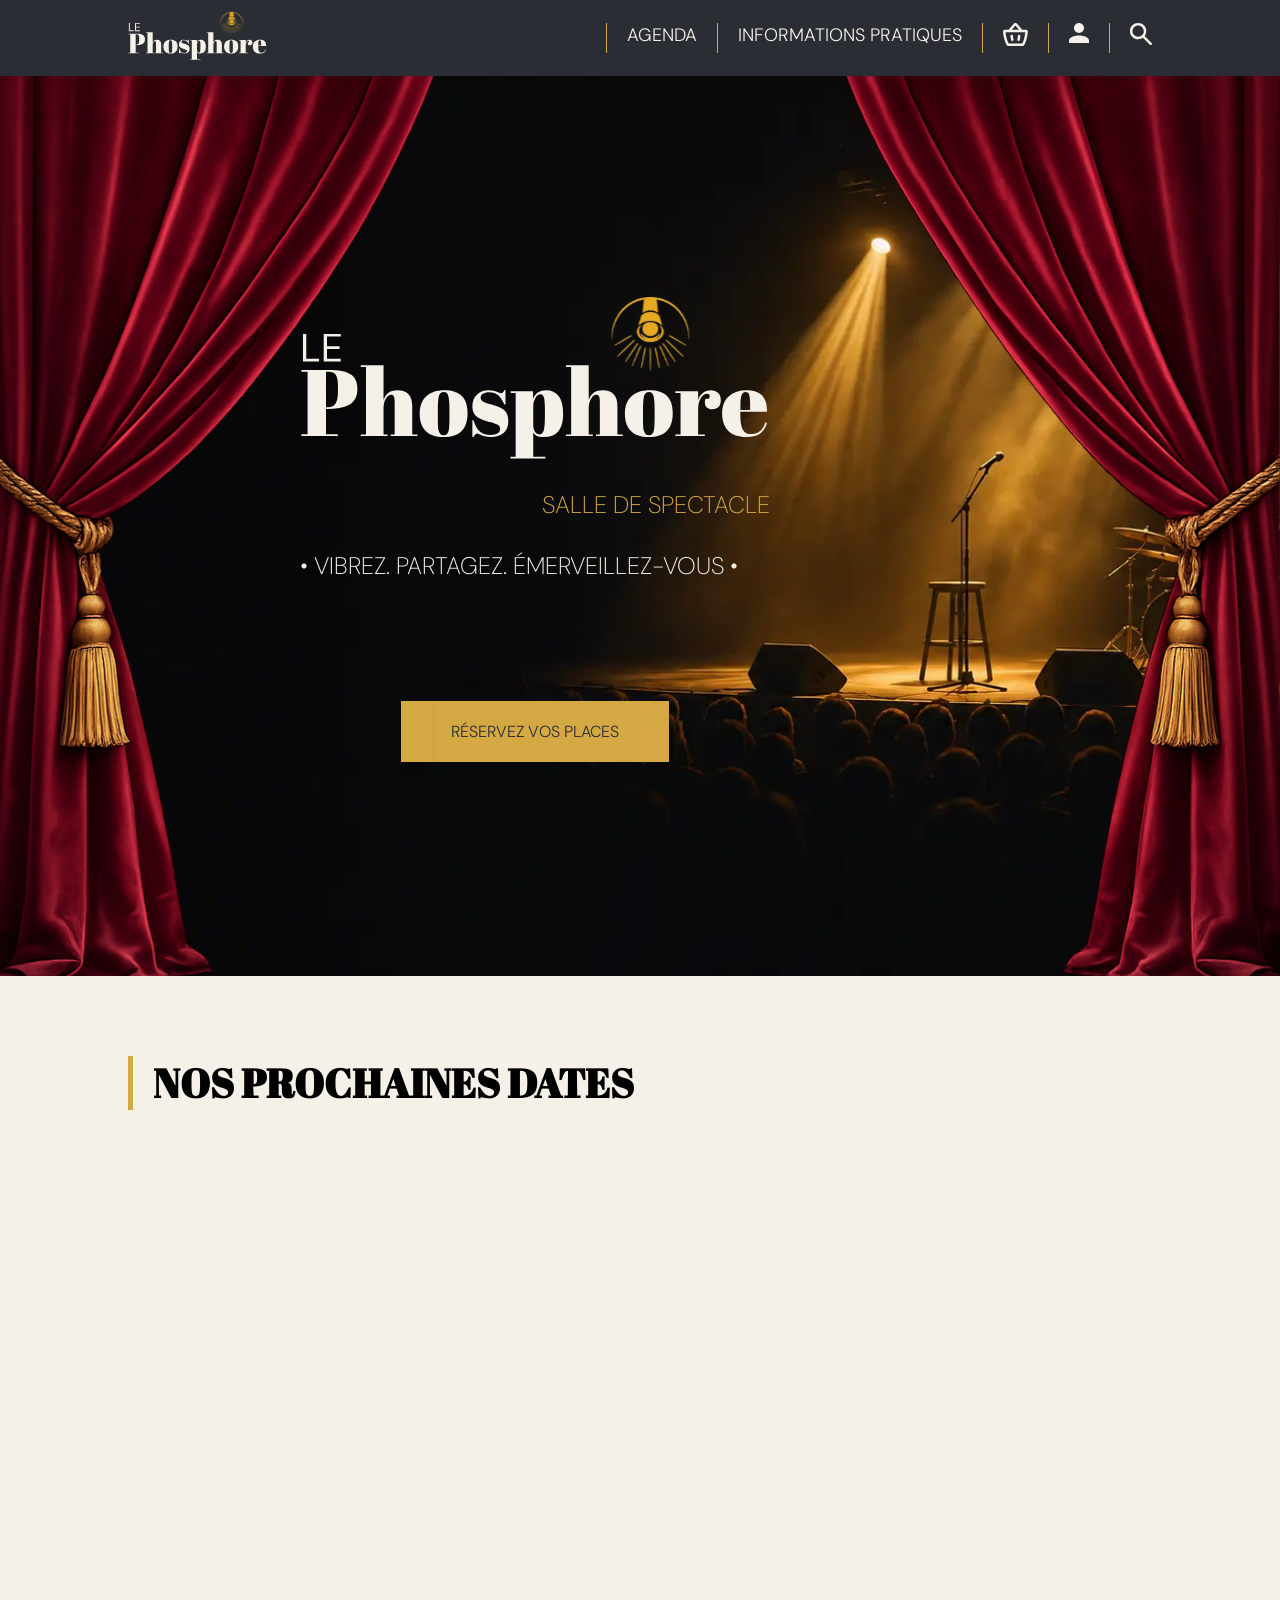
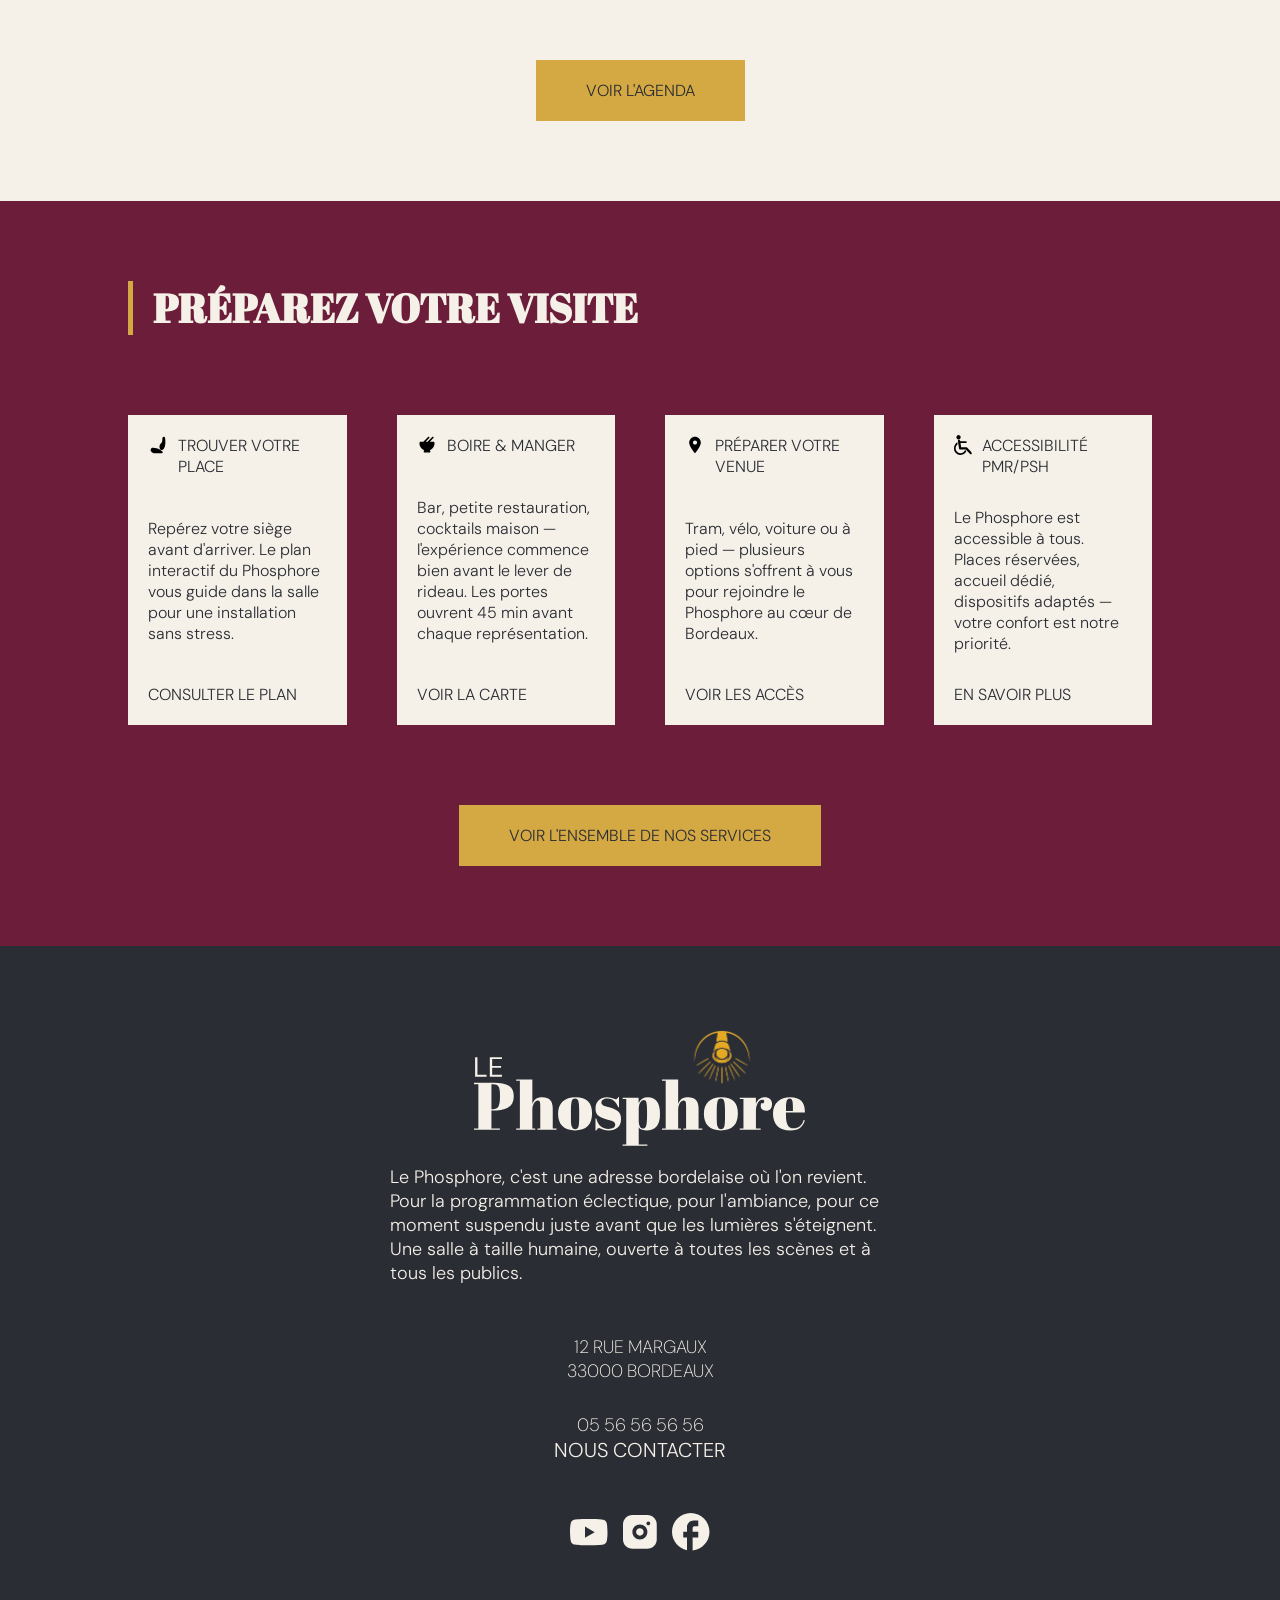
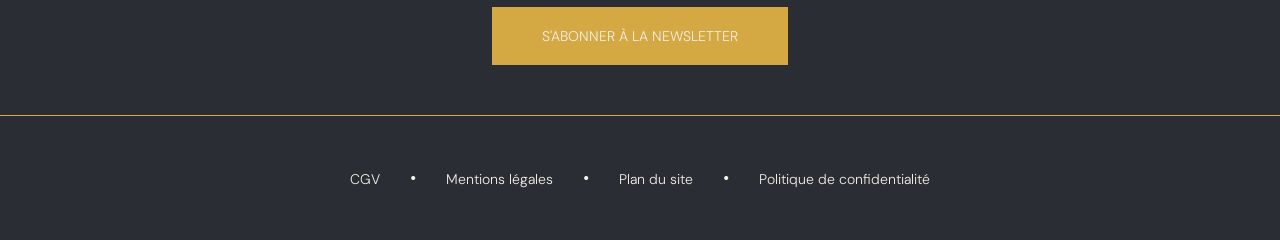
==== commit 32fc32e0: "feay: change links from agenda.html" ====
--- a/index.html
+++ b/index.html
@@ -192,6 +192,6 @@
     <div id="footer"></div>
     <script src="assets/js/header.js" type="module" defer></script>
     <script src="assets/js/footer.js" type="module" defer></script>
-    <script src="assets/js/index.js" type="module" defer></script>
+    <!-- <script src="assets/js/index.js" type="module" defer></script> -->
   </body>
 </html>
--- a/assets/css/main.min.css
+++ b/assets/css/main.min.css
@@ -1 +1 @@
-.homepage-wrapper{height:100dvh;background-image:url("/assets/img/hero-background.png");background-repeat:no-repeat;background-size:cover;background-position:center;overflow:hidden}.hero{padding:0;flex:1;position:relative;align-items:center}@media(max-width: 768px){.hero__brand-logo{width:300px}}.hero__curtains{height:100%;width:100%;justify-content:space-between;position:absolute;z-index:200}.hero__curtains img{height:100%;width:auto}.hero__curtains__left{transform-origin:left center;animation:curtain-open-left 1.4s ease-in-out forwards}.hero__curtains__right{transform-origin:right center;animation:curtain-open-right 1.4s ease-in-out forwards}@media(max-width: 768px){.hero__curtains__right{display:none}}@media(max-width: 768px){.hero__title-logo-wrapper{width:100%}}.hero__title-btn-wrapper{position:relative;width:100%;height:100%;align-items:flex-start;justify-content:center;padding-left:300px}@media(max-width: 768px){.hero__title-btn-wrapper{padding:0;z-index:800;padding-left:0}}.hero__title{gap:30px;width:470px}@media(max-width: 768px){.hero__title{justify-content:center}}@media(max-width: 768px){.hero__title p{font-size:2rem}}.hero__title h4{align-self:flex-end}@media(max-width: 768px){.hero__title h4{align-items:normal}}.hero__title p{color:var(--color-light);text-transform:uppercase;font-size:2.4rem;font-weight:200}.hero__cta-center{align-items:center;gap:60px}@media(max-width: 768px){.hero__cta-center{width:100%}}@keyframes curtain-open-left{from{transform:translateX(85%) scale(4)}to{transform:translateX(0) scale(1)}}@keyframes curtain-open-right{from{transform:translateX(-85%) scale(4)}to{transform:translateX(0) scale(1)}}.upcoming-shows{gap:50px}.upcoming-shows__card__link{display:block;height:100%;width:100%;position:absolute;top:0;left:0}.upcoming-shows__card-picture{background-image:url(/assets/img/shows/ahmed-music.jpg);background-repeat:no-repeat;background-size:cover;background-position:center;padding:20px;height:100%;position:relative}.upcoming-shows__card-item{color:var(--color-light)}.upcoming-shows__card-wrapper{height:500px;flex-wrap:wrap;justify-content:space-between}.upcoming-shows__card-item{height:100%}.upcoming-shows__card-top-info{width:100%;justify-content:space-between;align-items:center;font-size:2.2rem}.upcoming-shows__card-schedule{gap:8px}.upcoming-shows__card-artistShowInfo{padding:10px;background-color:var(--color-dark)}.upcoming-shows__content-container{height:100%;justify-content:space-between;align-items:flex-start}.upcoming-shows__cta-link{align-self:center}.plan-your-visit{background-color:var(--color-primary);color:var(--color-light);font-size:1.6rem;gap:80px}.plan-your-visit button{width:fit-content;align-self:center}.plan-your-visit__card-btn{gap:30px}.plan-your-visit__card{height:100%;transition:all .4s ease}@media(max-width: 768px){.plan-your-visit__card{height:250px;width:100%}}.plan-your-visit__card-title{gap:10px;text-transform:uppercase}.plan-your-visit__card-wrapper{gap:50px}@media(max-width: 768px){.plan-your-visit__card-wrapper{flex-direction:column;flex-wrap:wrap}}.plan-your-visit__card-item{padding:20px 20px;color:var(--color-dark);background-color:var(--color-light);flex:1;justify-content:space-between;gap:30px}@media(max-width: 768px){.plan-your-visit__card-item{flex:none;width:100%}}.plan-your-visit__card-item img{height:20px}.filter-type button,.filter-day button{padding:3px 10px;text-transform:uppercase;border:.5px solid var(--color-dark);background-color:var(--color-accent)}.show__label{position:absolute;right:10px;padding:20px}.show__label--full{border-radius:4px;padding:4px 10px;color:var(--color-light);font-size:1.6rem;font-weight:300;background-color:var(--color-primary)}.show__card{width:100%;padding:20px}.show__card>a{display:block;padding:0;text-transform:none}.show__card>a:hover{color:var(--color-primary);text-decoration:none}.show__picture{width:100%;height:500px;overflow:hidden;position:relative}.show__picture img{width:100%;height:100%;object-fit:cover}.show__artist{text-transform:uppercase}.show__full-progression-bar{width:100%;height:25px;background:var(--color-primary);border:.1px solid var(--color-dark)}.show__current-progression-bar{height:100%;background:var(--color-accent)}@media(max-width: 768px){.shows-grid{padding-bottom:80px;overflow-x:hidden}}.shows-grid.container-fluid{padding-left:0;padding-right:0}.shows-grid .row{--bs-gutter-x: 60px}@media(max-width: 768px){.shows-grid .row{--bs-gutter-y: 60px}}.shows-grid .row+.row{margin-top:120px}@media(max-width: 768px){.shows-grid .row+.row{margin-top:0px}}.useful-informations{flex-wrap:wrap;padding:0 128px;gap:120px}@media(max-width: 768px){.useful-informations{padding:80px 20px}}.useful-informations h2{font-size:3rem}.useful-informations--accent-card{border:.5px solid var(--color-dark);padding:15px;background-color:var(--color-dark);color:var(--color-light)}.useful-informations--accent-card span{color:var(--color-accent)}.useful-informations{justify-content:space-between}.useful-informations .section-summary{font-size:1.6rem;font-style:italic;font-weight:300}.useful-informations section{padding:40px 0px}.useful-informations__card-wrapper{gap:30px;justify-content:center}.useful-informations__card-item{padding:15px;color:var(--color-dark);background-color:var(--color-light);width:300px;justify-content:flex-start;gap:20px;border:.5px solid var(--color-primary);font-size:1.6rem}.useful-informations-nav-menu{width:400px}.useful-informations__content-container{flex:1}@media(max-width: 768px){.useful-informations__content-container{width:100%}}.useful-informations__content-container section{gap:30px}.useful-informations__content-container section:nth-child(even){border-top:1px solid var(--color-dark);border-bottom:1px solid var(--color-dark)}.useful-informations__content-container .subtitle{color:var(--color-accent)}.useful-informations__menu-links-wrapper{width:100%;margin-top:20px;gap:20px}.useful-informations__menu-links-wrapper a:hover{color:var(--color-primary);text-decoration:none}.useful-informations__menu-link-item{justify-content:space-between;border-bottom:1px solid var(--color-dark);padding:5px 5px}.useful-informations__card-wrapper{flex-wrap:wrap}.card-title{font-weight:300;font-size:2rem;color:var(--color-primary)}.contact section{padding:80px 128px}.contact__full-content-container{padding:80px 0;justify-content:center;gap:100px}.contact__subtitle>p{font-size:1.6rem;margin-top:5px;font-weight:300}.contact__subtitle{margin-top:25px}.contact__infos-container{gap:30px}.contact__infos,.contact__infos a{font-size:1.6rem;color:var(--color-light);font-weight:300}.contact__infos-general,.contact__infos a-general{background-color:var(--color-primary);gap:30px;padding:60px 30px}.contact__infos-label,.contact__infos a-label{text-transform:uppercase;font-weight:500}.contact__form{width:600px}.contact__form-pairs{justify-content:space-between;gap:40px}.contact__form-item{flex:1}.contact__form-consent-btn{gap:30px}.contact__form-consent-btn p{font-size:1.4rem}.contact__form,.contact__form form{gap:30px}.contact__form-title,.contact__form form-title{font-size:1.6rem;margin-top:5px;font-weight:300}.contact__form-consent,.contact__form form-consent{align-items:flex-start;gap:10px}.contact__form input,.contact__form form input{margin-top:0}input,textarea,select{background-color:rgba(0,0,0,0);border:1px solid var(--color-dark);padding:10px 10px;margin-top:5px}textarea{width:100%;height:245px}label{text-transform:uppercase}.header{flex-flow:row nowrap;justify-content:space-between;align-items:center;padding:10px 128px}@media(max-width: 768px){.header{padding:10px 20px;position:relative}}@media(max-width: 768px){.header{width:100%}}.header a{color:var(--color-light);font-weight:300}.header a:hover{color:var(--color-accent)}.header__brand-logo{height:50px}@media(max-width: 768px){.header__brand-logo{display:none}}@media(max-width: 768px){.header__navbar{position:absolute;top:80px;right:-20px;background-color:var(--color-dark);width:300px;height:400px;z-index:100000;transform:translateX(100%);transition:transform .5s ease-in-out}}@media(max-width: 768px)and (max-width: 768px){.header__navbar.is-open{transform:translateX(0);z-index:61000}}.header__navbar-links-wrapper{display:flex;flex-direction:row;justify-content:space-between;gap:20px}@media(max-width: 768px){.header__navbar-links-wrapper{height:100%;flex-direction:column;justify-content:center;align-items:center}}.header__navbar-link{width:fit-content}.header__navbar-link a.active{color:var(--color-accent) !important}.header__navbar-link-mobile{display:none}@media(max-width: 768px){.header__navbar-link-mobile{display:block}}.header__navbar-link:not(:first-child){border-left:.5px var(--color-accent) solid;padding-left:20px}@media(max-width: 768px){.header__navbar-link:not(:first-child){border-left:0;padding-left:0}}.header__burger-menu{display:none}@media(max-width: 768px){.header__burger-menu{height:50px;display:block}}@media(max-width: 768px){.header__nav-burgermenu{position:relative;display:flex;text-align:center;flex-direction:row;justify-content:center;align-items:center}}.footer{color:var(--color-light);align-items:center;gap:50px;font-weight:300;padding:80px 0 50px}@media(max-width: 768px){.footer{padding:80px 20px}}.footer hr{width:100%}.footer a{color:var(--color-light);font-size:1.4rem}.footer a:hover{color:var(--color-accent)}.footer__brand-identity{width:500px;align-items:center;gap:15px}@media(max-width: 768px){.footer__brand-identity{width:100%}}.footer__brand-identity img{height:120px}@media(max-width: 768px){.footer__brand-identity img{height:80px}}.footer__brand-contact{text-transform:uppercase;font-weight:200;gap:30px;align-items:center;text-align:center}.footer__brand-contact-info{align-items:center;gap:15px}.footer__brand-contact-info a{text-transform:uppercase;font-size:2rem}.footer__brand-social-media{justify-content:space-between;align-items:center;gap:15px}.footer__legal-notices a{text-transform:none}.footer__legal-notices ul{justify-content:space-between;align-items:center;gap:30px}@media(max-width: 768px){.footer__legal-notices ul{flex-direction:column;gap:5px}}hr{border:none;height:.5px;background-color:var(--color-accent)}@font-face{font-family:"Abril";src:url("../fonts/Abril_Fatface/AbrilFatface-Regular.ttf")}@font-face{font-family:"DM Sans";src:url("../fonts/DM_Sans/DMSans-VariableFont_opsz,wght.ttf");font-weight:100 900}:root{--color-dark: #2a2d34;--color-accent: #d4a843;--color-light: #f5f0e8;--color-primary: #6b1d3a;--color-success: #207008}*{padding:0;margin:0;box-sizing:border-box}html{font-family:"DM Sans";font-size:62.5%;font-weight:300}body{font-size:1.8rem;background-color:var(--color-light)}@media(max-width: 768px){body{font-size:1.6rem}}h1,h2,h3{font-family:"Abril"}h1{font-size:6.4rem}.mainTitle__header{background-color:var(--color-primary);color:var(--color-light)}h2{font-size:4rem;text-transform:uppercase;border-left:5px var(--color-accent) solid;padding-left:20px}h3{text-transform:uppercase;font-size:2.6rem}h4{text-transform:uppercase;color:var(--color-accent);font-size:2.4rem;font-weight:200}li{list-style-type:none}section{padding:80px 128px}@media(max-width: 768px){section{padding:80px 20px}}a{text-decoration:none;color:var(--color-dark);text-transform:uppercase;font-weight:300;transition:all .5s ease}a:hover{text-decoration:underline;text-underline-offset:8px}header,footer{background-color:var(--color-dark);display:flex}.flex-row{display:flex;flex-direction:row}.flex-col{display:flex;flex-direction:column}a.btn-cta{text-decoration:none}.btn-cta{padding:20px 50px;font-size:1.6rem;text-transform:uppercase;border:none;font-weight:300;transition:all .5s ease}.btn-cta-primary{background-color:var(--color-accent)}.btn-cta:hover{background-color:var(--color-primary);color:var(--color-light);cursor:pointer}.btn-cta-secondary{background-color:var(--color-primary);color:var(--color-light)}.upcoming-shows__label-remaining-slots{border-radius:4px;padding:4px 10px;color:var(--color-light);font-size:1.6rem;font-weight:300;background-color:var(--color-primary)}.picture-hover{height:100%;width:100%;background-color:rgba(0,0,0,.403);position:absolute;top:0;left:0;display:flex;justify-content:center;align-items:center;opacity:0;transition:opacity .5s ease}.picture-hover .more-icon{height:50px;width:50px}.subtitle{text-transform:uppercase;font-weight:300;font-family:2rem}.row{display:flex;flex-wrap:wrap}.col-md-4{width:100%}@media(min-width: 768px){.col-md-4{width:33.33%}}.px-0{padding-left:0 !important;padding-right:0 !important}.container-fluid{width:100%}.gx-5{--bs-gutter-x: 3rem}.mb-5{margin-bottom:48px}.mt-5{margin-top:48px}.mb-2{margin-bottom:8px}.fw-bold{font-weight:700}+.homepage-wrapper{height:100dvh;background-image:url("/assets/img/hero-background.webp");background-repeat:no-repeat;background-size:cover;background-position:center;overflow:hidden}.hero{padding:0;flex:1;position:relative;align-items:center}@media(max-width: 768px){.hero__brand-logo{width:300px}}.hero__curtains{height:100%;width:100%;justify-content:space-between;position:absolute;z-index:200}.hero__curtains img{height:100%;width:auto}.hero__curtains__left{transform-origin:left center;animation:curtain-open-left 1.4s ease-in-out forwards}.hero__curtains__right{transform-origin:right center;animation:curtain-open-right 1.4s ease-in-out forwards}@media(max-width: 768px){.hero__curtains__right{display:none}}@media(max-width: 768px){.hero__title-logo-wrapper{width:100%}}.hero__title-btn-wrapper{position:relative;width:100%;height:100%;align-items:flex-start;justify-content:center;padding-left:300px}@media(max-width: 768px){.hero__title-btn-wrapper{padding:0;z-index:800;padding-left:0}}.hero__title{gap:30px;width:470px}@media(max-width: 768px){.hero__title{justify-content:center}}@media(max-width: 768px){.hero__title p{font-size:2rem}}.hero__title h4{align-self:flex-end}@media(max-width: 768px){.hero__title h4{align-items:normal}}.hero__title p{color:var(--color-light);text-transform:uppercase;font-size:2.4rem;font-weight:200}.hero__cta-center{align-items:center;gap:60px}@media(max-width: 768px){.hero__cta-center{width:100%}}@keyframes curtain-open-left{from{transform:translateX(85%) scale(4)}to{transform:translateX(0) scale(1)}}@keyframes curtain-open-right{from{transform:translateX(-85%) scale(4)}to{transform:translateX(0) scale(1)}}.upcoming-shows{gap:50px}.upcoming-shows__card__link{display:block;height:100%;width:100%;position:absolute;top:0;left:0}.upcoming-shows__card-picture{background-image:url(/assets/img/shows/ahmed-music.jpg);background-repeat:no-repeat;background-size:cover;background-position:center;padding:20px;height:100%;position:relative}.upcoming-shows__card-item{color:var(--color-light)}.upcoming-shows__card-wrapper{height:500px;flex-wrap:wrap;justify-content:space-between}.upcoming-shows__card-item{height:100%}.upcoming-shows__card-top-info{width:100%;justify-content:space-between;align-items:center;font-size:2.2rem}.upcoming-shows__card-schedule{gap:8px}.upcoming-shows__card-artistShowInfo{padding:10px;background-color:var(--color-dark)}.upcoming-shows__content-container{height:100%;justify-content:space-between;align-items:flex-start}.upcoming-shows__cta-link{align-self:center}.plan-your-visit{background-color:var(--color-primary);color:var(--color-light);font-size:1.6rem;gap:80px}.plan-your-visit button{width:fit-content;align-self:center}.plan-your-visit__card-btn{gap:30px}.plan-your-visit__card{height:100%;transition:all .4s ease}@media(max-width: 768px){.plan-your-visit__card{height:250px;width:100%}}.plan-your-visit__card-title{gap:10px;text-transform:uppercase}.plan-your-visit__card-wrapper{gap:50px}@media(max-width: 768px){.plan-your-visit__card-wrapper{flex-direction:column;flex-wrap:wrap}}.plan-your-visit__card-item{padding:20px 20px;color:var(--color-dark);background-color:var(--color-light);flex:1;justify-content:space-between;gap:30px}@media(max-width: 768px){.plan-your-visit__card-item{flex:none;width:100%}}.plan-your-visit__card-item img{height:20px}.filter-type button,.filter-day button{padding:3px 10px;text-transform:uppercase;border:.5px solid var(--color-dark);background-color:var(--color-accent)}.show__label{position:absolute;right:10px;padding:20px}.show__label--full{border-radius:4px;padding:4px 10px;color:var(--color-light);font-size:1.6rem;font-weight:300;background-color:var(--color-primary)}.show__card{width:100%;padding:20px}.show__card>a{display:block;padding:0;text-transform:none}.show__card>a:hover{color:var(--color-primary);text-decoration:none}.show__picture{width:100%;height:500px;overflow:hidden;position:relative}.show__picture img{width:100%;height:100%;object-fit:cover}.show__artist{text-transform:uppercase}.show__full-progression-bar{width:100%;height:25px;background:var(--color-primary);border:.1px solid var(--color-dark)}.show__current-progression-bar{height:100%;background:var(--color-accent)}@media(max-width: 768px){.shows-grid{padding-bottom:80px;overflow-x:hidden}}.shows-grid.container-fluid{padding-left:0;padding-right:0}.shows-grid .row{--bs-gutter-x: 60px}@media(max-width: 768px){.shows-grid .row{--bs-gutter-y: 60px}}.shows-grid .row+.row{margin-top:120px}@media(max-width: 768px){.shows-grid .row+.row{margin-top:0px}}.useful-informations{flex-wrap:wrap;padding:0 128px;gap:120px}@media(max-width: 768px){.useful-informations{padding:80px 20px}}.useful-informations h2{font-size:3rem}.useful-informations--accent-card{border:.5px solid var(--color-dark);padding:15px;background-color:var(--color-dark);color:var(--color-light)}.useful-informations--accent-card span{color:var(--color-accent)}.useful-informations{justify-content:space-between}.useful-informations .section-summary{font-size:1.6rem;font-style:italic;font-weight:300}.useful-informations section{padding:40px 0px}.useful-informations__card-wrapper{gap:30px;justify-content:center}.useful-informations__card-item{padding:15px;color:var(--color-dark);background-color:var(--color-light);width:300px;justify-content:flex-start;gap:20px;border:.5px solid var(--color-primary);font-size:1.6rem}.useful-informations-nav-menu{width:400px}.useful-informations__content-container{flex:1}@media(max-width: 768px){.useful-informations__content-container{width:100%}}.useful-informations__content-container section{gap:30px}.useful-informations__content-container section:nth-child(even){border-top:1px solid var(--color-dark);border-bottom:1px solid var(--color-dark)}.useful-informations__content-container .subtitle{color:var(--color-accent)}.useful-informations__menu-links-wrapper{width:100%;margin-top:20px;gap:20px}.useful-informations__menu-links-wrapper a:hover{color:var(--color-primary);text-decoration:none}.useful-informations__menu-link-item{justify-content:space-between;border-bottom:1px solid var(--color-dark);padding:5px 5px}.useful-informations__card-wrapper{flex-wrap:wrap}.card-title{font-weight:300;font-size:2rem;color:var(--color-primary)}.contact section{padding:80px 128px}.contact__full-content-container{padding:80px 0;justify-content:center;gap:100px}.contact__subtitle>p{font-size:1.6rem;margin-top:5px;font-weight:300}.contact__subtitle{margin-top:25px}.contact__infos-container{gap:30px}.contact__infos,.contact__infos a{font-size:1.6rem;color:var(--color-light);font-weight:300}.contact__infos-general,.contact__infos a-general{background-color:var(--color-primary);gap:30px;padding:60px 30px}.contact__infos-label,.contact__infos a-label{text-transform:uppercase;font-weight:500}.contact__form{width:600px}.contact__form-pairs{justify-content:space-between;gap:40px}.contact__form-item{flex:1}.contact__form-consent-btn{gap:30px}.contact__form-consent-btn p{font-size:1.4rem}.contact__form,.contact__form form{gap:30px}.contact__form-title,.contact__form form-title{font-size:1.6rem;margin-top:5px;font-weight:300}.contact__form-consent,.contact__form form-consent{align-items:flex-start;gap:10px}.contact__form input,.contact__form form input{margin-top:0}input,textarea,select{background-color:rgba(0,0,0,0);border:1px solid var(--color-dark);padding:10px 10px;margin-top:5px}textarea{width:100%;height:245px}label{text-transform:uppercase}.header{flex-flow:row nowrap;justify-content:space-between;align-items:center;padding:10px 128px}@media(max-width: 768px){.header{padding:10px 20px;position:relative}}@media(max-width: 768px){.header{width:100%}}.header a{color:var(--color-light);font-weight:300}.header a:hover{color:var(--color-accent)}.header__brand-logo{height:50px}@media(max-width: 768px){.header__brand-logo{display:none}}@media(max-width: 768px){.header__navbar{position:absolute;top:80px;right:-20px;background-color:var(--color-dark);width:300px;height:400px;z-index:100000;transform:translateX(100%);transition:transform .5s ease-in-out}}@media(max-width: 768px)and (max-width: 768px){.header__navbar.is-open{transform:translateX(0);z-index:61000}}.header__navbar-links-wrapper{display:flex;flex-direction:row;justify-content:space-between;gap:20px}@media(max-width: 768px){.header__navbar-links-wrapper{height:100%;flex-direction:column;justify-content:center;align-items:center}}.header__navbar-link{width:fit-content}.header__navbar-link a.active{color:var(--color-accent) !important}.header__navbar-link-mobile{display:none}@media(max-width: 768px){.header__navbar-link-mobile{display:block}}.header__navbar-link:not(:first-child){border-left:.5px var(--color-accent) solid;padding-left:20px}@media(max-width: 768px){.header__navbar-link:not(:first-child){border-left:0;padding-left:0}}.header__burger-menu{display:none}@media(max-width: 768px){.header__burger-menu{height:50px;display:block}}@media(max-width: 768px){.header__nav-burgermenu{position:relative;display:flex;text-align:center;flex-direction:row;justify-content:center;align-items:center}}.footer{color:var(--color-light);align-items:center;gap:50px;font-weight:300;padding:80px 0 50px}@media(max-width: 768px){.footer{padding:80px 20px}}.footer hr{width:100%}.footer a{color:var(--color-light);font-size:1.4rem}.footer a:hover{color:var(--color-accent)}.footer__brand-identity{width:500px;align-items:center;gap:15px}@media(max-width: 768px){.footer__brand-identity{width:100%}}.footer__brand-identity img{height:120px}@media(max-width: 768px){.footer__brand-identity img{height:80px}}.footer__brand-contact{text-transform:uppercase;font-weight:200;gap:30px;align-items:center;text-align:center}.footer__brand-contact-info{align-items:center;gap:15px}.footer__brand-contact-info a{text-transform:uppercase;font-size:2rem}.footer__brand-social-media{justify-content:space-between;align-items:center;gap:15px}.footer__legal-notices a{text-transform:none}.footer__legal-notices ul{justify-content:space-between;align-items:center;gap:30px}@media(max-width: 768px){.footer__legal-notices ul{flex-direction:column;gap:5px}}hr{border:none;height:.5px;background-color:var(--color-accent)}@font-face{font-family:"Abril";src:url("../fonts/Abril_Fatface/AbrilFatface-Regular.ttf")}@font-face{font-family:"DM Sans";src:url("../fonts/DM_Sans/DMSans-VariableFont_opsz,wght.ttf");font-weight:100 900}:root{--color-dark: #2a2d34;--color-accent: #d4a843;--color-light: #f5f0e8;--color-primary: #6b1d3a;--color-success: #207008}*{padding:0;margin:0;box-sizing:border-box}html{font-family:"DM Sans";font-size:62.5%;font-weight:300}body{font-size:1.8rem;background-color:var(--color-light)}@media(max-width: 768px){body{font-size:1.6rem}}h1,h2,h3{font-family:"Abril"}h1{font-size:6.4rem}.mainTitle__header{background-color:var(--color-primary);color:var(--color-light)}h2{font-size:4rem;text-transform:uppercase;border-left:5px var(--color-accent) solid;padding-left:20px}h3{text-transform:uppercase;font-size:2.6rem}h4{text-transform:uppercase;color:var(--color-accent);font-size:2.4rem;font-weight:200}li{list-style-type:none}section{padding:80px 128px}@media(max-width: 768px){section{padding:80px 20px}}a{text-decoration:none;color:var(--color-dark);text-transform:uppercase;font-weight:300;transition:all .5s ease}a:hover{text-decoration:underline;text-underline-offset:8px}header,footer{background-color:var(--color-dark);display:flex}.flex-row{display:flex;flex-direction:row}.flex-col{display:flex;flex-direction:column}a.btn-cta{text-decoration:none}.btn-cta{padding:20px 50px;font-size:1.6rem;text-transform:uppercase;border:none;font-weight:300;transition:all .5s ease}.btn-cta-primary{background-color:var(--color-accent)}.btn-cta:hover{background-color:var(--color-primary);color:var(--color-light);cursor:pointer}.btn-cta-secondary{background-color:var(--color-primary);color:var(--color-light)}.upcoming-shows__label-remaining-slots{border-radius:4px;padding:4px 10px;color:var(--color-light);font-size:1.6rem;font-weight:300;background-color:var(--color-primary)}.picture-hover{height:100%;width:100%;background-color:rgba(0,0,0,.403);position:absolute;top:0;left:0;display:flex;justify-content:center;align-items:center;opacity:0;transition:opacity .5s ease}.picture-hover .more-icon{height:50px;width:50px}.subtitle{text-transform:uppercase;font-weight:300;font-family:2rem}.row{display:flex;flex-wrap:wrap}.col-md-4{width:100%}@media(min-width: 768px){.col-md-4{width:33.33%}}.px-0{padding-left:0 !important;padding-right:0 !important}.container-fluid{width:100%}.gx-5{--bs-gutter-x: 3rem}.mb-5{margin-bottom:48px}.mt-5{margin-top:48px}.mb-2{margin-bottom:8px}.fw-bold{font-weight:700}
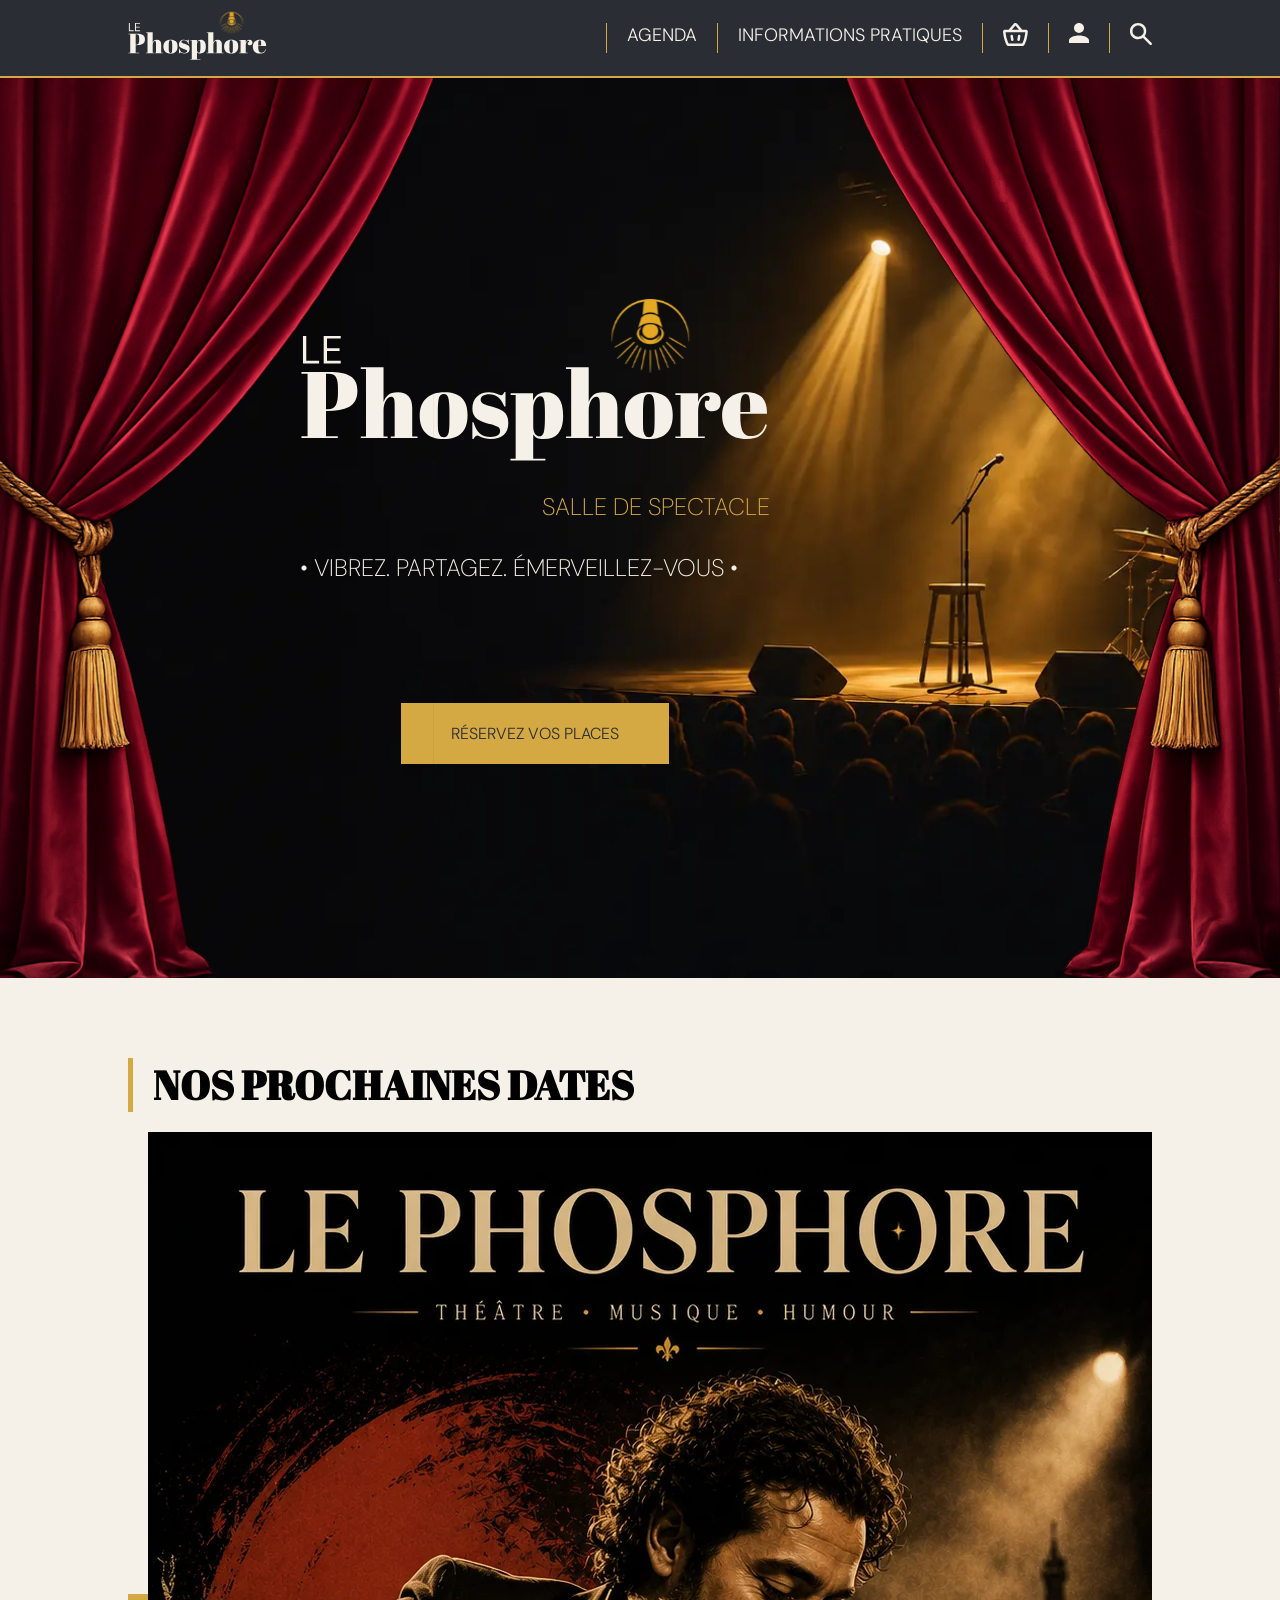
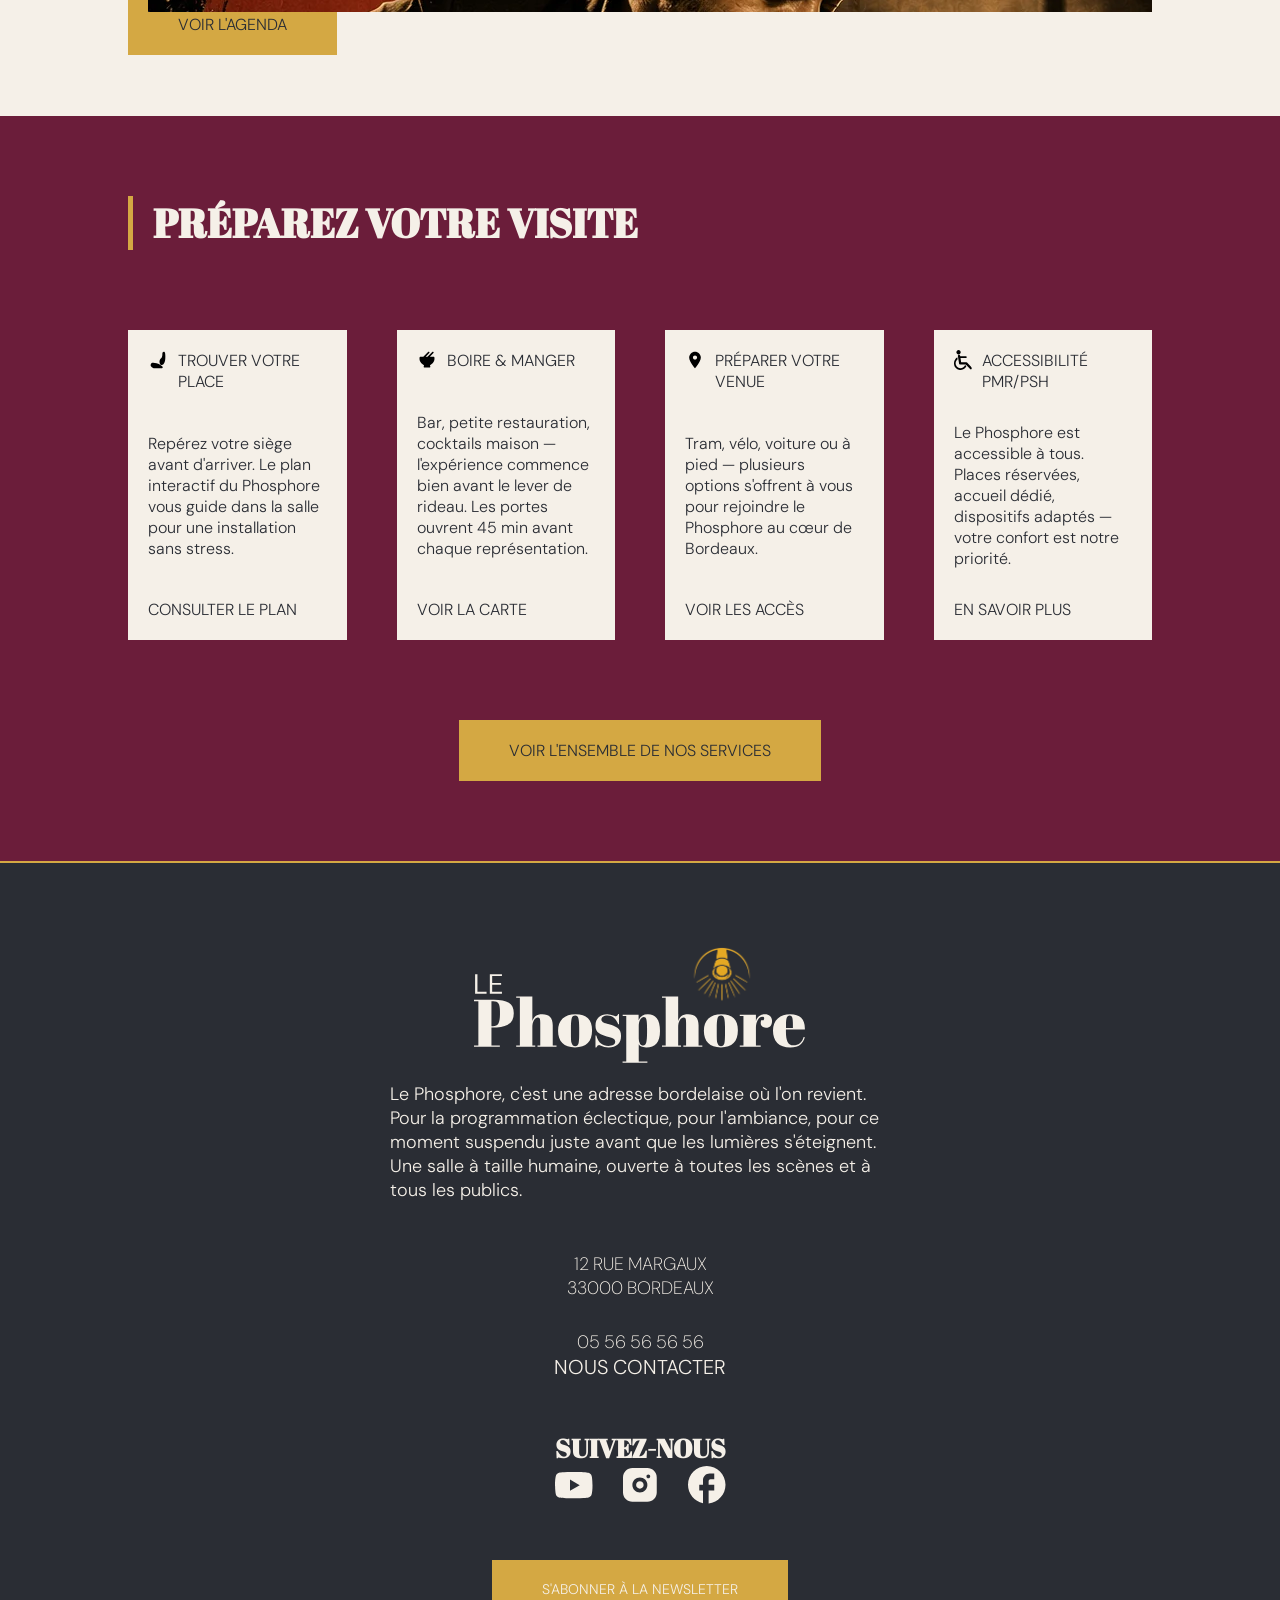
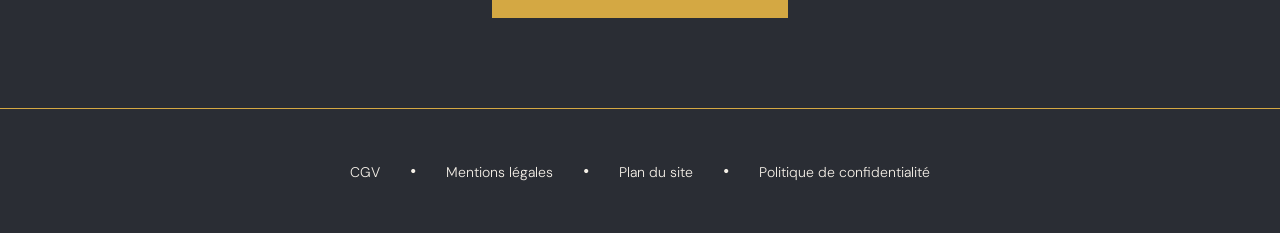
==== commit 8a9881d4: "feat: change path link" ====
--- a/index.html
+++ b/index.html
@@ -78,22 +78,44 @@
           <!------------------------------->
           <!-- SHOW CARD WRAPPER (START) -->
           <!------------------------------->
-          <div class="upcoming-shows__card-wrapper flex-row">
-            <!-------------------->
-            <!-- PROJECT CARD 1 -->
-            <!-------------------->
-            <div class="upcoming-shows__card-item is-active">
-              <div class="upcoming-shows__card-picture">
-                <img src="" alt="" class="upcoming-shows__card-picture-item" />
-              </div>
-              <p class="upcoming-shows__card-title"></p>
-            </div>
-          </div>
-          <!----------------------------->
-          <!-- SHOW CARD WRAPPER (END) -->
-          <!----------------------------->
-        </div>
-
+ 
+
+<div class="upcoming-shows__card-wrapper flex-row">
+  <!-------------------->
+  <!-- PROJECT CARD 1 -->
+  <!-------------------->
+  <div class="upcoming-shows__card-item">
+    <div class="upcoming-shows__card-picture">
+      <img src="" alt="" class="upcoming-shows__card-picture-item" />
+    </div>
+    <p class="upcoming-shows__card-title"></p>
+  </div>
+
+  <!-------------------->
+  <!-- PROJECT CARD 2 -->
+  <!-------------------->
+  <div class="upcoming-shows__card-item">
+    <div class="upcoming-shows__card-picture">
+      <img src="" alt="" class="upcoming-shows__card-picture-item" />
+    </div>
+    <p class="upcoming-shows__card-title"></p>
+  </div>
+
+  <!-------------------->
+  <!-- PROJECT CARD 3 -->
+  <!-------------------->
+  <div class="upcoming-shows__card-item">
+    <div class="upcoming-shows__card-picture">
+      <img src="" alt="" class="upcoming-shows__card-picture-item" />
+    </div>
+    <p class="upcoming-shows__card-title"></p>
+  </div>
+</div>
+
+
+        <!----------------------------->
+        <!-- SHOW CARD WRAPPER (END) -->
+        <!----------------------------->
         <!-- CTA BUTTON -->
 
         <a
@@ -192,6 +214,6 @@
     <div id="footer"></div>
     <script src="assets/js/header.js" type="module" defer></script>
     <script src="assets/js/footer.js" type="module" defer></script>
-    <!-- <script src="assets/js/index.js" type="module" defer></script> -->
+    <script src="assets/js/index.js" type="module" defer></script>
   </body>
 </html>
--- a/assets/css/main.min.css
+++ b/assets/css/main.min.css
@@ -1 +1 @@
-.homepage-wrapper{height:100dvh;background-image:url("/assets/img/hero-background.webp");background-repeat:no-repeat;background-size:cover;background-position:center;overflow:hidden}.hero{padding:0;flex:1;position:relative;align-items:center}@media(max-width: 768px){.hero__brand-logo{width:300px}}.hero__curtains{height:100%;width:100%;justify-content:space-between;position:absolute;z-index:200}.hero__curtains img{height:100%;width:auto}.hero__curtains__left{transform-origin:left center;animation:curtain-open-left 1.4s ease-in-out forwards}.hero__curtains__right{transform-origin:right center;animation:curtain-open-right 1.4s ease-in-out forwards}@media(max-width: 768px){.hero__curtains__right{display:none}}@media(max-width: 768px){.hero__title-logo-wrapper{width:100%}}.hero__title-btn-wrapper{position:relative;width:100%;height:100%;align-items:flex-start;justify-content:center;padding-left:300px}@media(max-width: 768px){.hero__title-btn-wrapper{padding:0;z-index:800;padding-left:0}}.hero__title{gap:30px;width:470px}@media(max-width: 768px){.hero__title{justify-content:center}}@media(max-width: 768px){.hero__title p{font-size:2rem}}.hero__title h4{align-self:flex-end}@media(max-width: 768px){.hero__title h4{align-items:normal}}.hero__title p{color:var(--color-light);text-transform:uppercase;font-size:2.4rem;font-weight:200}.hero__cta-center{align-items:center;gap:60px}@media(max-width: 768px){.hero__cta-center{width:100%}}@keyframes curtain-open-left{from{transform:translateX(85%) scale(4)}to{transform:translateX(0) scale(1)}}@keyframes curtain-open-right{from{transform:translateX(-85%) scale(4)}to{transform:translateX(0) scale(1)}}.upcoming-shows{gap:50px}.upcoming-shows__card__link{display:block;height:100%;width:100%;position:absolute;top:0;left:0}.upcoming-shows__card-picture{background-image:url(/assets/img/shows/ahmed-music.jpg);background-repeat:no-repeat;background-size:cover;background-position:center;padding:20px;height:100%;position:relative}.upcoming-shows__card-item{color:var(--color-light)}.upcoming-shows__card-wrapper{height:500px;flex-wrap:wrap;justify-content:space-between}.upcoming-shows__card-item{height:100%}.upcoming-shows__card-top-info{width:100%;justify-content:space-between;align-items:center;font-size:2.2rem}.upcoming-shows__card-schedule{gap:8px}.upcoming-shows__card-artistShowInfo{padding:10px;background-color:var(--color-dark)}.upcoming-shows__content-container{height:100%;justify-content:space-between;align-items:flex-start}.upcoming-shows__cta-link{align-self:center}.plan-your-visit{background-color:var(--color-primary);color:var(--color-light);font-size:1.6rem;gap:80px}.plan-your-visit button{width:fit-content;align-self:center}.plan-your-visit__card-btn{gap:30px}.plan-your-visit__card{height:100%;transition:all .4s ease}@media(max-width: 768px){.plan-your-visit__card{height:250px;width:100%}}.plan-your-visit__card-title{gap:10px;text-transform:uppercase}.plan-your-visit__card-wrapper{gap:50px}@media(max-width: 768px){.plan-your-visit__card-wrapper{flex-direction:column;flex-wrap:wrap}}.plan-your-visit__card-item{padding:20px 20px;color:var(--color-dark);background-color:var(--color-light);flex:1;justify-content:space-between;gap:30px}@media(max-width: 768px){.plan-your-visit__card-item{flex:none;width:100%}}.plan-your-visit__card-item img{height:20px}.filter-type button,.filter-day button{padding:3px 10px;text-transform:uppercase;border:.5px solid var(--color-dark);background-color:var(--color-accent)}.show__label{position:absolute;right:10px;padding:20px}.show__label--full{border-radius:4px;padding:4px 10px;color:var(--color-light);font-size:1.6rem;font-weight:300;background-color:var(--color-primary)}.show__card{width:100%;padding:20px}.show__card>a{display:block;padding:0;text-transform:none}.show__card>a:hover{color:var(--color-primary);text-decoration:none}.show__picture{width:100%;height:500px;overflow:hidden;position:relative}.show__picture img{width:100%;height:100%;object-fit:cover}.show__artist{text-transform:uppercase}.show__full-progression-bar{width:100%;height:25px;background:var(--color-primary);border:.1px solid var(--color-dark)}.show__current-progression-bar{height:100%;background:var(--color-accent)}@media(max-width: 768px){.shows-grid{padding-bottom:80px;overflow-x:hidden}}.shows-grid.container-fluid{padding-left:0;padding-right:0}.shows-grid .row{--bs-gutter-x: 60px}@media(max-width: 768px){.shows-grid .row{--bs-gutter-y: 60px}}.shows-grid .row+.row{margin-top:120px}@media(max-width: 768px){.shows-grid .row+.row{margin-top:0px}}.useful-informations{flex-wrap:wrap;padding:0 128px;gap:120px}@media(max-width: 768px){.useful-informations{padding:80px 20px}}.useful-informations h2{font-size:3rem}.useful-informations--accent-card{border:.5px solid var(--color-dark);padding:15px;background-color:var(--color-dark);color:var(--color-light)}.useful-informations--accent-card span{color:var(--color-accent)}.useful-informations{justify-content:space-between}.useful-informations .section-summary{font-size:1.6rem;font-style:italic;font-weight:300}.useful-informations section{padding:40px 0px}.useful-informations__card-wrapper{gap:30px;justify-content:center}.useful-informations__card-item{padding:15px;color:var(--color-dark);background-color:var(--color-light);width:300px;justify-content:flex-start;gap:20px;border:.5px solid var(--color-primary);font-size:1.6rem}.useful-informations-nav-menu{width:400px}.useful-informations__content-container{flex:1}@media(max-width: 768px){.useful-informations__content-container{width:100%}}.useful-informations__content-container section{gap:30px}.useful-informations__content-container section:nth-child(even){border-top:1px solid var(--color-dark);border-bottom:1px solid var(--color-dark)}.useful-informations__content-container .subtitle{color:var(--color-accent)}.useful-informations__menu-links-wrapper{width:100%;margin-top:20px;gap:20px}.useful-informations__menu-links-wrapper a:hover{color:var(--color-primary);text-decoration:none}.useful-informations__menu-link-item{justify-content:space-between;border-bottom:1px solid var(--color-dark);padding:5px 5px}.useful-informations__card-wrapper{flex-wrap:wrap}.card-title{font-weight:300;font-size:2rem;color:var(--color-primary)}.contact section{padding:80px 128px}.contact__full-content-container{padding:80px 0;justify-content:center;gap:100px}.contact__subtitle>p{font-size:1.6rem;margin-top:5px;font-weight:300}.contact__subtitle{margin-top:25px}.contact__infos-container{gap:30px}.contact__infos,.contact__infos a{font-size:1.6rem;color:var(--color-light);font-weight:300}.contact__infos-general,.contact__infos a-general{background-color:var(--color-primary);gap:30px;padding:60px 30px}.contact__infos-label,.contact__infos a-label{text-transform:uppercase;font-weight:500}.contact__form{width:600px}.contact__form-pairs{justify-content:space-between;gap:40px}.contact__form-item{flex:1}.contact__form-consent-btn{gap:30px}.contact__form-consent-btn p{font-size:1.4rem}.contact__form,.contact__form form{gap:30px}.contact__form-title,.contact__form form-title{font-size:1.6rem;margin-top:5px;font-weight:300}.contact__form-consent,.contact__form form-consent{align-items:flex-start;gap:10px}.contact__form input,.contact__form form input{margin-top:0}input,textarea,select{background-color:rgba(0,0,0,0);border:1px solid var(--color-dark);padding:10px 10px;margin-top:5px}textarea{width:100%;height:245px}label{text-transform:uppercase}.header{flex-flow:row nowrap;justify-content:space-between;align-items:center;padding:10px 128px}@media(max-width: 768px){.header{padding:10px 20px;position:relative}}@media(max-width: 768px){.header{width:100%}}.header a{color:var(--color-light);font-weight:300}.header a:hover{color:var(--color-accent)}.header__brand-logo{height:50px}@media(max-width: 768px){.header__brand-logo{display:none}}@media(max-width: 768px){.header__navbar{position:absolute;top:80px;right:-20px;background-color:var(--color-dark);width:300px;height:400px;z-index:100000;transform:translateX(100%);transition:transform .5s ease-in-out}}@media(max-width: 768px)and (max-width: 768px){.header__navbar.is-open{transform:translateX(0);z-index:61000}}.header__navbar-links-wrapper{display:flex;flex-direction:row;justify-content:space-between;gap:20px}@media(max-width: 768px){.header__navbar-links-wrapper{height:100%;flex-direction:column;justify-content:center;align-items:center}}.header__navbar-link{width:fit-content}.header__navbar-link a.active{color:var(--color-accent) !important}.header__navbar-link-mobile{display:none}@media(max-width: 768px){.header__navbar-link-mobile{display:block}}.header__navbar-link:not(:first-child){border-left:.5px var(--color-accent) solid;padding-left:20px}@media(max-width: 768px){.header__navbar-link:not(:first-child){border-left:0;padding-left:0}}.header__burger-menu{display:none}@media(max-width: 768px){.header__burger-menu{height:50px;display:block}}@media(max-width: 768px){.header__nav-burgermenu{position:relative;display:flex;text-align:center;flex-direction:row;justify-content:center;align-items:center}}.footer{color:var(--color-light);align-items:center;gap:50px;font-weight:300;padding:80px 0 50px}@media(max-width: 768px){.footer{padding:80px 20px}}.footer hr{width:100%}.footer a{color:var(--color-light);font-size:1.4rem}.footer a:hover{color:var(--color-accent)}.footer__brand-identity{width:500px;align-items:center;gap:15px}@media(max-width: 768px){.footer__brand-identity{width:100%}}.footer__brand-identity img{height:120px}@media(max-width: 768px){.footer__brand-identity img{height:80px}}.footer__brand-contact{text-transform:uppercase;font-weight:200;gap:30px;align-items:center;text-align:center}.footer__brand-contact-info{align-items:center;gap:15px}.footer__brand-contact-info a{text-transform:uppercase;font-size:2rem}.footer__brand-social-media{justify-content:space-between;align-items:center;gap:15px}.footer__legal-notices a{text-transform:none}.footer__legal-notices ul{justify-content:space-between;align-items:center;gap:30px}@media(max-width: 768px){.footer__legal-notices ul{flex-direction:column;gap:5px}}hr{border:none;height:.5px;background-color:var(--color-accent)}@font-face{font-family:"Abril";src:url("../fonts/Abril_Fatface/AbrilFatface-Regular.ttf")}@font-face{font-family:"DM Sans";src:url("../fonts/DM_Sans/DMSans-VariableFont_opsz,wght.ttf");font-weight:100 900}:root{--color-dark: #2a2d34;--color-accent: #d4a843;--color-light: #f5f0e8;--color-primary: #6b1d3a;--color-success: #207008}*{padding:0;margin:0;box-sizing:border-box}html{font-family:"DM Sans";font-size:62.5%;font-weight:300}body{font-size:1.8rem;background-color:var(--color-light)}@media(max-width: 768px){body{font-size:1.6rem}}h1,h2,h3{font-family:"Abril"}h1{font-size:6.4rem}.mainTitle__header{background-color:var(--color-primary);color:var(--color-light)}h2{font-size:4rem;text-transform:uppercase;border-left:5px var(--color-accent) solid;padding-left:20px}h3{text-transform:uppercase;font-size:2.6rem}h4{text-transform:uppercase;color:var(--color-accent);font-size:2.4rem;font-weight:200}li{list-style-type:none}section{padding:80px 128px}@media(max-width: 768px){section{padding:80px 20px}}a{text-decoration:none;color:var(--color-dark);text-transform:uppercase;font-weight:300;transition:all .5s ease}a:hover{text-decoration:underline;text-underline-offset:8px}header,footer{background-color:var(--color-dark);display:flex}.flex-row{display:flex;flex-direction:row}.flex-col{display:flex;flex-direction:column}a.btn-cta{text-decoration:none}.btn-cta{padding:20px 50px;font-size:1.6rem;text-transform:uppercase;border:none;font-weight:300;transition:all .5s ease}.btn-cta-primary{background-color:var(--color-accent)}.btn-cta:hover{background-color:var(--color-primary);color:var(--color-light);cursor:pointer}.btn-cta-secondary{background-color:var(--color-primary);color:var(--color-light)}.upcoming-shows__label-remaining-slots{border-radius:4px;padding:4px 10px;color:var(--color-light);font-size:1.6rem;font-weight:300;background-color:var(--color-primary)}.picture-hover{height:100%;width:100%;background-color:rgba(0,0,0,.403);position:absolute;top:0;left:0;display:flex;justify-content:center;align-items:center;opacity:0;transition:opacity .5s ease}.picture-hover .more-icon{height:50px;width:50px}.subtitle{text-transform:uppercase;font-weight:300;font-family:2rem}.row{display:flex;flex-wrap:wrap}.col-md-4{width:100%}@media(min-width: 768px){.col-md-4{width:33.33%}}.px-0{padding-left:0 !important;padding-right:0 !important}.container-fluid{width:100%}.gx-5{--bs-gutter-x: 3rem}.mb-5{margin-bottom:48px}.mt-5{margin-top:48px}.mb-2{margin-bottom:8px}.fw-bold{font-weight:700}+.homepage-wrapper{height:100dvh;background-image:url("/assets/img/hero-background.webp");background-repeat:no-repeat;background-size:cover;background-position:center;overflow:hidden}.hero{padding:0;flex:1;position:relative;align-items:center}@media(max-width: 768px){.hero__brand-logo{width:300px}}.hero__curtains{height:100%;width:100%;justify-content:space-between;position:absolute;z-index:200}.hero__curtains img{height:100%;width:auto}.hero__curtains__left{transform-origin:left center;animation:curtain-open-left 1.4s ease-in-out forwards}.hero__curtains__right{transform-origin:right center;animation:curtain-open-right 1.4s ease-in-out forwards}@media(max-width: 768px){.hero__curtains__right{display:none}}@media(max-width: 768px){.hero__title-logo-wrapper{width:100%}}.hero__title-btn-wrapper{position:relative;width:100%;height:100%;align-items:flex-start;justify-content:center;padding-left:300px}@media(max-width: 768px){.hero__title-btn-wrapper{padding:0;z-index:800;padding-left:0}}.hero__title{gap:30px;width:470px}@media(max-width: 768px){.hero__title{justify-content:center}}@media(max-width: 768px){.hero__title p{font-size:2rem}}.hero__title h4{align-self:flex-end}@media(max-width: 768px){.hero__title h4{align-items:normal}}.hero__title p{color:var(--color-light);text-transform:uppercase;font-size:2.4rem;font-weight:200}.hero__cta-center{align-items:center;gap:60px}@media(max-width: 768px){.hero__cta-center{width:100%}}@keyframes curtain-open-left{from{transform:translateX(85%) scale(4)}to{transform:translateX(0) scale(1)}}@keyframes curtain-open-right{from{transform:translateX(-85%) scale(4)}to{transform:translateX(0) scale(1)}}.upcoming-shows{gap:50px;width:100%}.upcoming-shows__card__link{display:block;height:100%;width:100%;position:absolute;top:0;left:0}.upcoming-shows__card-picture{background-image:url(/assets/img/shows/ahmed-music.jpg);background-repeat:no-repeat;background-size:cover;background-position:center;padding:20px;height:100%;position:relative;width:100%}.upcoming-shows__card-item{color:var(--color-light);width:300px}.upcoming-shows__card-wrapper{height:500px;width:100%;flex-wrap:nowrap;overflow:hidden;position:relative}.upcoming-shows__card-item{height:100%;width:100%;object-fit:cover}.upcoming-shows__card-top-info{width:100%;justify-content:space-between;align-items:center;font-size:2.2rem}.upcoming-shows__card-schedule{gap:8px}.upcoming-shows__card-artistShowInfo{padding:10px;background-color:var(--color-dark)}.upcoming-shows__content-container{height:100%;justify-content:space-between;align-items:flex-start}.upcoming-shows__cta-link{align-self:center}.plan-your-visit{background-color:var(--color-primary);color:var(--color-light);font-size:1.6rem;gap:80px}.plan-your-visit button{width:fit-content;align-self:center}.plan-your-visit__card-btn{gap:30px}.plan-your-visit__card{height:100%;transition:all .4s ease}@media(max-width: 768px){.plan-your-visit__card{height:250px;width:100%}}.plan-your-visit__card-title{gap:10px;text-transform:uppercase}.plan-your-visit__card-wrapper{gap:50px}@media(max-width: 768px){.plan-your-visit__card-wrapper{flex-direction:column;flex-wrap:wrap}}.plan-your-visit__card-item{padding:20px 20px;color:var(--color-dark);background-color:var(--color-light);flex:1;justify-content:space-between;gap:30px}@media(max-width: 768px){.plan-your-visit__card-item{flex:none;width:100%}}.plan-your-visit__card-item img{height:20px}hr{margin-top:40px}.filter-type,.filter-day{padding:5px}.filter-type .active,.filter-day .active{background-color:var(--color-primary);color:var(--color-light)}.filter-type button,.filter-day button{padding:3px 10px;text-transform:uppercase;border:none;background-color:var(--color-accent)}.filter-type button:not(:last-child),.filter-day button:not(:last-child){margin-right:10px}.show__label{position:absolute;right:10px;padding:20px}.show__label--full{border-radius:4px;padding:4px 10px;color:var(--color-light);font-size:1.6rem;font-weight:300;background-color:var(--color-primary)}.show__card{width:90%;margin-top:80px;border:1px solid var(--color-dark);padding:20px;background-color:var(--color-dark);color:var(--color-light)}.show__card>a{display:block;padding:0;text-transform:none}.show__card>a:hover{color:var(--color-primary);text-decoration:none}.show__picture{width:100%;height:500px;overflow:hidden;position:relative}.show__picture img{width:100%;height:100%;object-fit:cover}.show__artist{text-transform:uppercase}.show__full-progression-bar{width:100%;height:25px;background:var(--color-primary);border:.1px solid var(--color-dark);font-size:1.6rem}.show__current-progression-bar{height:100%;background:var(--color-accent)}.show__buyTicket{margin-top:20px;font-weight:200;font-size:1.4;border:none;background-color:var(--color-light);text-transform:uppercase;color:var(--color-dark);padding:10px 10px}.show__buyTicket-soldout{background-color:var(--color-accent);color:var(--color-dark);font-style:italic}@media(max-width: 768px){.shows-grid{padding-bottom:80px;overflow-x:hidden}}.shows-grid.container-fluid{padding-left:0;padding-right:0}.shows-grid .row{--bs-gutter-x: 60px}@media(max-width: 768px){.shows-grid .row{--bs-gutter-y: 60px}}.shows-grid .row+.row{margin-top:120px}@media(max-width: 768px){.shows-grid .row+.row{margin-top:0px}}.useful-informations{flex-wrap:wrap;padding:0 128px;gap:120px}@media(max-width: 768px){.useful-informations{padding:80px 20px}}.useful-informations h2{font-size:3rem}.useful-informations--accent-card{border:.5px solid var(--color-dark);padding:15px;background-color:var(--color-dark);color:var(--color-light)}.useful-informations--accent-card span{color:var(--color-accent)}.useful-informations{justify-content:space-between}.useful-informations .section-summary{font-size:1.6rem;font-style:italic;font-weight:300}.useful-informations section{padding:40px 0px}.useful-informations__card-wrapper{gap:30px;justify-content:center}.useful-informations__card-item{padding:15px;color:var(--color-dark);background-color:var(--color-light);width:300px;justify-content:flex-start;gap:20px;border:.5px solid var(--color-primary);font-size:1.6rem}.useful-informations-nav-menu{width:400px}.useful-informations__content-container{flex:1}@media(max-width: 768px){.useful-informations__content-container{width:100%}}.useful-informations__content-container section{gap:30px}.useful-informations__content-container section:nth-child(even){border-top:1px solid var(--color-dark);border-bottom:1px solid var(--color-dark)}.useful-informations__content-container .subtitle{color:var(--color-accent)}.useful-informations__menu-links-wrapper{width:100%;margin-top:20px;gap:20px}.useful-informations__menu-links-wrapper a:hover{color:var(--color-primary);text-decoration:none}.useful-informations__menu-link-item{justify-content:space-between;border-bottom:1px solid var(--color-dark);padding:5px 5px}.useful-informations__card-wrapper{flex-wrap:wrap}.card-title{font-weight:300;font-size:2rem;color:var(--color-primary)}.plan__picture{margin:auto}.plan__picture{margin:auto;position:relative}[role=tooltip]{visibility:hidden;opacity:0;position:absolute;top:2rem;left:2rem;background:var(--color-light);border:1px var(--color-accent) solid;color:var(--color-dark);padding:20px;border-radius:.25rem;transition:visibility .5s,opacity .5s;pointer-events:none}[aria-describedby]:hover+[role=tooltip],[aria-describedby]:focus+[role=tooltip],[role=tooltip]:hover,[role=tooltip]:focus{visibility:visible;opacity:1}.contact section{padding:80px 128px}@media(max-width: 768px){.contact section{padding:80px 20px}}.contact__full-content-container{padding:80px 0;justify-content:center;gap:100px;flex-wrap:wrap}@media(max-width: 768px){.contact__full-content-container{gap:10px;padding:40px 0}}.contact__subtitle>p{font-size:1.6rem;margin-top:5px;font-weight:300}.contact__subtitle{margin-top:25px}.contact__infos-container{gap:30px}.contact__infos,.contact__infos a{font-size:1.6rem;color:var(--color-light);font-weight:300}.contact__infos-general,.contact__infos a-general{background-color:var(--color-primary);gap:30px;padding:60px 30px}.contact__infos-label,.contact__infos a-label{text-transform:uppercase;font-weight:500}.contact__form{width:600px}.contact__form-pairs{justify-content:space-between;gap:40px;flex-wrap:wrap}.contact__form-item{flex:1}.contact__form-consent-btn{gap:30px}.contact__form-consent-btn p{font-size:1.4rem}.contact__form,.contact__form form{gap:30px}.contact__form-title,.contact__form form-title{font-size:1.6rem;margin-top:5px;font-weight:300}.contact__form-consent,.contact__form form-consent{align-items:flex-start;gap:10px}.contact__form input,.contact__form form input{margin-top:0}input,textarea,select{background-color:rgba(0,0,0,0);border:1px solid var(--color-dark);padding:10px 10px;margin-top:5px}textarea{width:100%;height:245px}label{text-transform:uppercase}.header{flex-flow:row nowrap;justify-content:space-between;align-items:center;padding:10px 128px;border-bottom:2px solid var(--color-accent)}@media(max-width: 768px){.header{padding:10px 20px;position:relative}}@media(max-width: 768px){.header{width:100%}}.header a{color:var(--color-light);font-weight:300}.header a:hover{color:var(--color-accent)}.header__brand-logo{height:50px}@media(max-width: 768px){.header__brand-logo{display:none}}@media(max-width: 768px){.header__navbar{position:absolute;top:80px;right:-20px;background-color:var(--color-dark);width:300px;height:400px;z-index:100000;transform:translateX(100%);transition:transform .5s ease-in-out}}@media(max-width: 768px)and (max-width: 768px){.header__navbar.is-open{transform:translateX(0);z-index:61000}}.header__navbar-links-wrapper{display:flex;flex-direction:row;justify-content:space-between;gap:20px}@media(max-width: 768px){.header__navbar-links-wrapper{height:100%;flex-direction:column;justify-content:center;align-items:center}}.header__navbar-link{width:fit-content}.header__navbar-link a.active{color:var(--color-accent) !important}.header__navbar-link-mobile{display:none}@media(max-width: 768px){.header__navbar-link-mobile{display:block}}.header__navbar-link:not(:first-child){border-left:.5px var(--color-accent) solid;padding-left:20px}@media(max-width: 768px){.header__navbar-link:not(:first-child){border-left:0;padding-left:0}}.header__burger-menu{display:none}@media(max-width: 768px){.header__burger-menu{height:50px;display:block}}@media(max-width: 768px){.header__nav-burgermenu{position:relative;display:flex;text-align:center;flex-direction:row;justify-content:center;align-items:center}}.footer{color:var(--color-light);align-items:center;gap:50px;font-weight:300;padding:80px 0 50px;border-top:2px solid var(--color-accent)}@media(max-width: 768px){.footer{padding:80px 20px}}.footer hr{width:100%}.footer a{color:var(--color-light);font-size:1.4rem}.footer a:hover{color:var(--color-accent)}.footer__brand-identity{width:500px;align-items:center;gap:15px}@media(max-width: 768px){.footer__brand-identity{width:100%}}.footer__brand-identity img{height:120px}@media(max-width: 768px){.footer__brand-identity img{height:80px}}.footer__brand-contact{text-transform:uppercase;font-weight:200;gap:30px;align-items:center;text-align:center}.footer__brand-contact-info{align-items:center;gap:15px}.footer__brand-contact-info a{text-transform:uppercase;font-size:2rem}.footer__brand-social-media{justify-content:space-between;align-items:center;gap:15px}.footer__legal-notices a{text-transform:none}.footer__legal-notices ul{justify-content:space-between;align-items:center;gap:30px}@media(max-width: 768px){.footer__legal-notices ul{flex-direction:column;gap:5px}}hr{border:none;height:.5px;background-color:var(--color-accent)}@font-face{font-family:"Abril";src:url("../fonts/Abril_Fatface/AbrilFatface-Regular.ttf")}@font-face{font-family:"DM Sans";src:url("../fonts/DM_Sans/DMSans-VariableFont_opsz,wght.ttf");font-weight:100 900}:root{--color-dark: #2a2d34;--color-accent: #d4a843;--color-light: #f5f0e8;--color-primary: #6b1d3a;--color-success: #207008}*{padding:0;margin:0;box-sizing:border-box}html{font-family:"DM Sans";font-size:62.5%;font-weight:300}body{font-size:1.8rem;background-color:var(--color-light)}@media(max-width: 768px){body{font-size:1.6rem}}h1,h2,h3{font-family:"Abril"}h1{font-size:6.4rem}@media(max-width: 768px){h1{font-size:5rem}}.mainTitle__header{background-color:var(--color-primary);color:var(--color-light)}h2{font-size:4rem;text-transform:uppercase;border-left:5px var(--color-accent) solid;padding-left:20px}h3{text-transform:uppercase;font-size:2.6rem}h4{text-transform:uppercase;color:var(--color-accent);font-size:2.4rem;font-weight:200}li{list-style-type:none}section{padding:80px 128px}@media(max-width: 768px){section{padding:80px 20px}}a{text-decoration:none;color:var(--color-dark);text-transform:uppercase;font-weight:300;transition:all .5s ease}a:hover{text-decoration:underline;text-underline-offset:8px}header,footer{background-color:var(--color-dark);display:flex}.flex-row{display:flex;flex-direction:row}.flex-col{display:flex;flex-direction:column}a.btn-cta{text-decoration:none}.btn-cta{padding:20px 50px;font-size:1.6rem;text-transform:uppercase;border:none;font-weight:300;transition:all .5s ease}.btn-cta-primary{background-color:var(--color-accent)}.btn-cta:hover{background-color:var(--color-primary);color:var(--color-light);cursor:pointer}.btn-cta-secondary{background-color:var(--color-primary);color:var(--color-light)}.upcoming-shows__label-remaining-slots{border-radius:4px;padding:4px 10px;color:var(--color-light);font-size:1.6rem;font-weight:300;background-color:var(--color-primary)}.picture-hover{height:100%;width:100%;background-color:rgba(0,0,0,.403);position:absolute;top:0;left:0;display:flex;justify-content:center;align-items:center;opacity:0;transition:opacity .5s ease}.picture-hover .more-icon{height:50px;width:50px}.subtitle{text-transform:uppercase;font-weight:300;font-family:2rem}.row{display:flex;flex-wrap:wrap}.col-md-4{width:100%}@media(min-width: 768px){.col-md-4{width:33.33%}}@media(max-width: 575.98px){.col-12{flex:0 0 auto;width:100%}}.px-0{padding-left:0 !important;padding-right:0 !important}@media(min-width: 768px)and (max-width: 1023px){.col-xs-6{flex:0 0 auto;width:50%}}.container-fluid{width:100%}.gx-5{--bs-gutter-x: 3rem}.mb-5{margin-bottom:48px}.mt-5{margin-top:48px}.mb-2{margin-bottom:8px}
